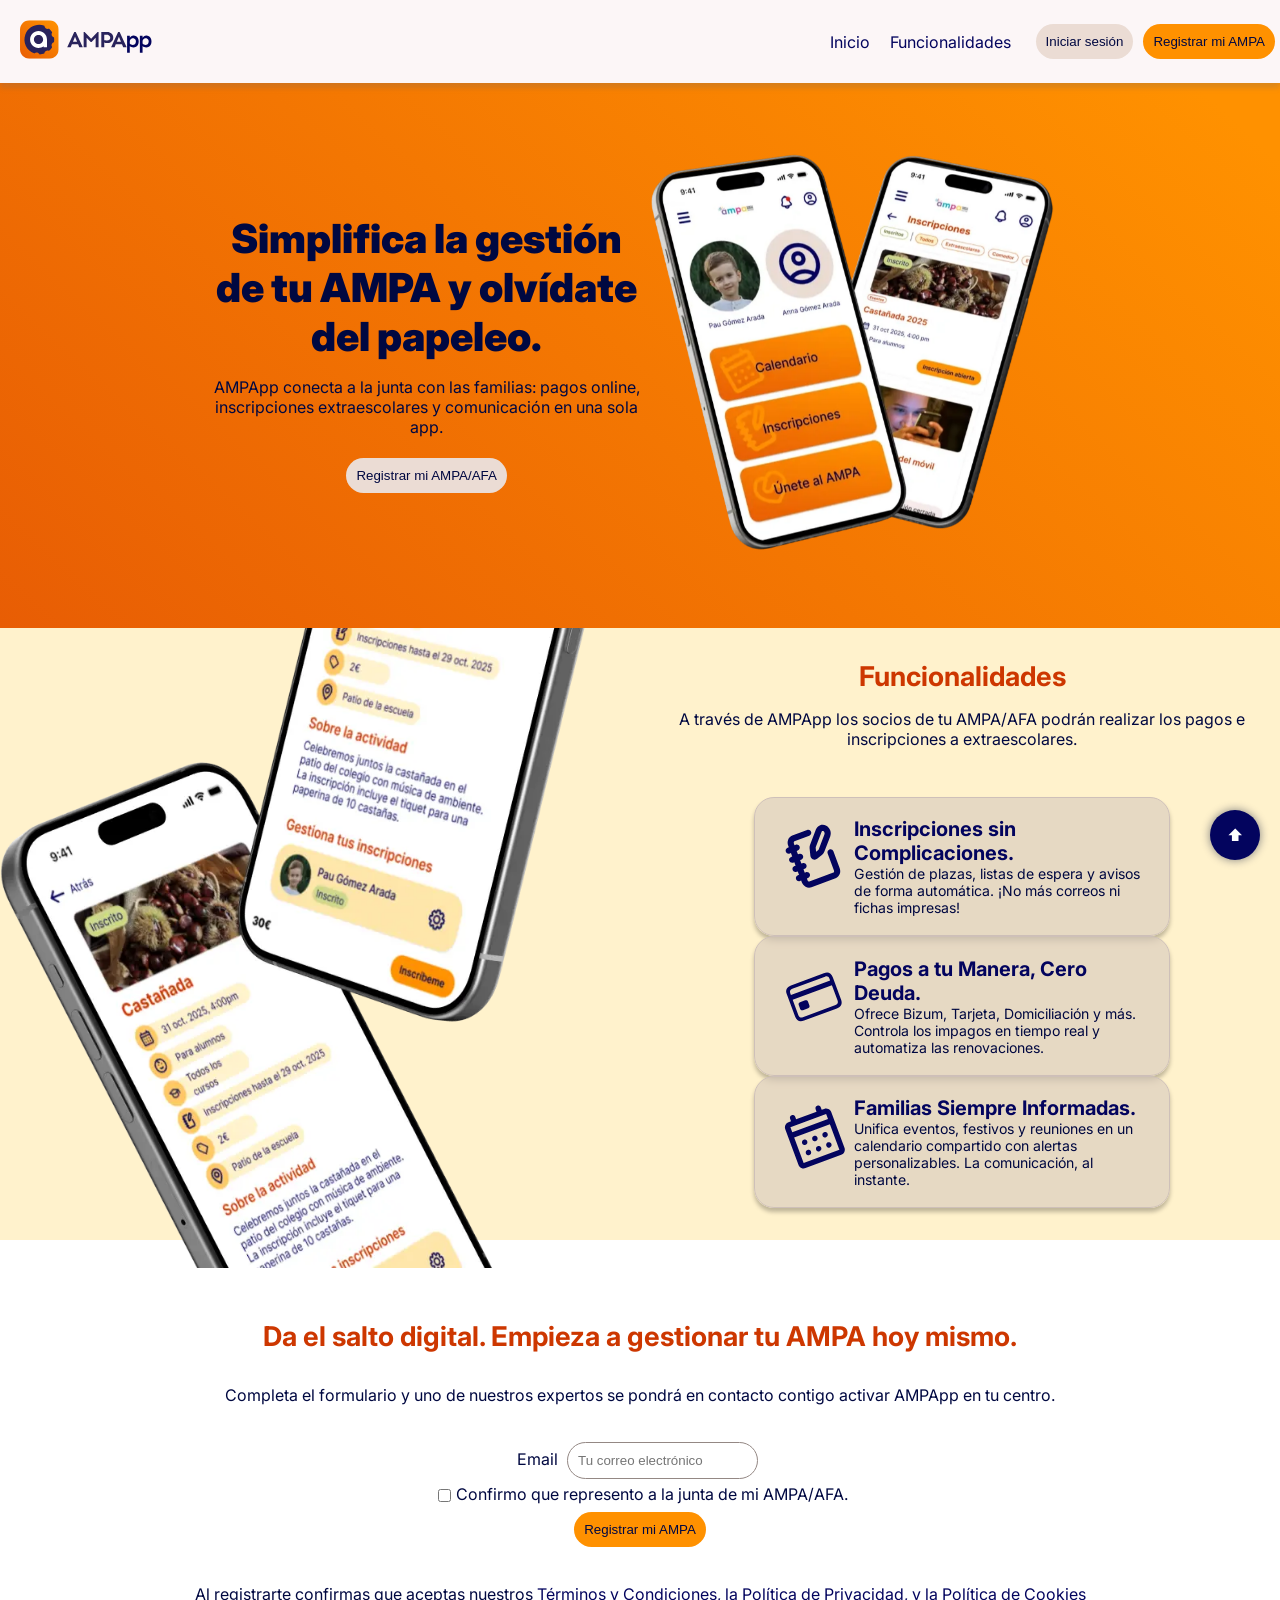
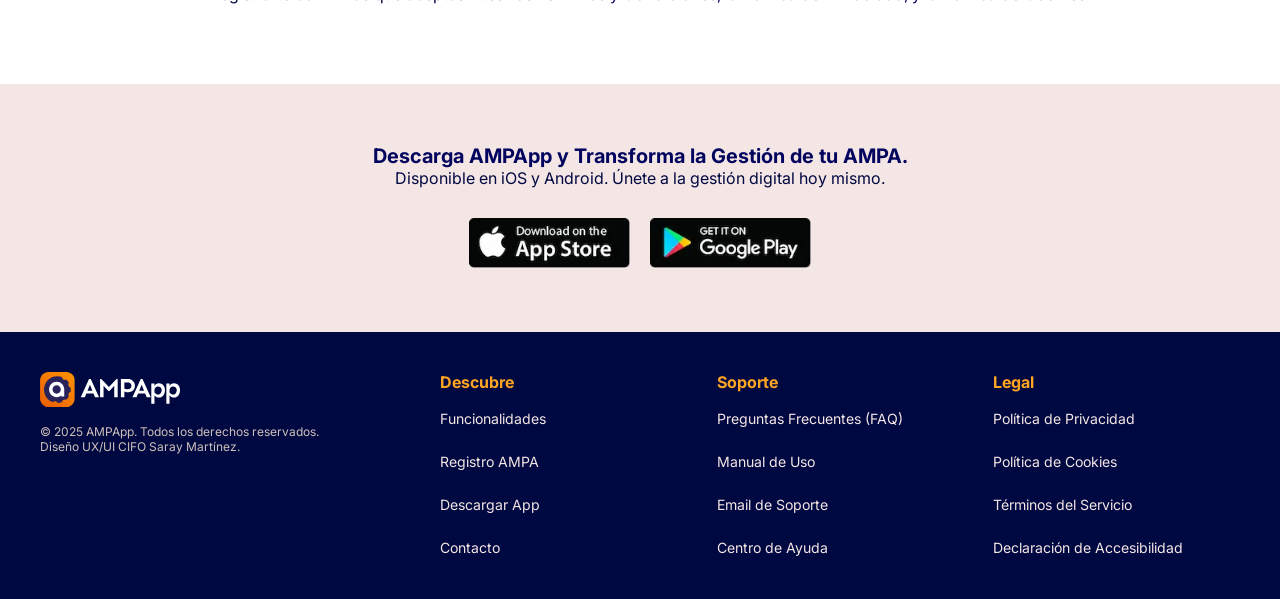
==== index.html @ 09c7ce36 "fetchpriority="high"" ====
<!DOCTYPE html>
<html lang="es">
<head>
    <meta charset="UTF-8">
    <meta name="viewport" content="width=device-width, initial-scale=1.0">
    <title>AMPApp - Aplicación de gestión de AMPA y AFA</title>
    <meta name="description" content="AMPApp es la Aplicación móvil para la gestión de AMPA y AFA">

    <link rel="preload" href="fonts/Inter-VariableFont_opsz_wght.woff2" as="font" type="font/woff2" crossorigin="anonymous">

    <link rel="preload" href="css/style.min.css" as="style">

    <link rel="stylesheet" href="css/style.min.css">

    <link rel="icon" type="image/x-icon" href="/favicon_io/favicon.ico">
    <link rel="icon" type="image/png" href="/favicon_io/favicon-32x32.png" sizes="32x32">
    <link rel="apple-touch-icon" href="/favicon_io/apple-touch-icon.png">
</head>
<body id="top">
    <div id="container">
        <div id="cabecera" class="topNavigation">
        <header class="marca">
            <img src="img/marca.svg" alt="Logotipo AMPAapp">  
        </header>
        <nav class="navegacion" aria-label="Navegación superior">
            <ul>
                <li><a href="#top">Inicio</a></li>
                <li><a href="#funcionalidades">Funcionalidades</a></li>
            </ul>
            <div class="botones">
                <a href="#container" ><button class="button" tabindex="-1">Iniciar sesión</button></a> 
                <a href="#registro"><button class="button primary" tabindex="-1">Registrar mi AMPA</button></a>
            </div>
        </nav>
        </div>
        <main>
            <section id="hero" class="layout">
                <div class="texto entryLeftAnim">
                <h1>Simplifica la gestión de tu AMPA y olvídate del papeleo.</h1>
                <p>AMPApp conecta a la junta con las familias: pagos online, inscripciones extraescolares y comunicación en una sola app.</p>
                 <a href="#registro"><button class="cta" tabindex="-1">Registrar mi AMPA/AFA</button></a>
                </div>
                <div class="imagen entryRightAnim">
                    <picture>
                    <source srcset="img/mockup-phone.webp" media="(min-width: 1200px)">
                    <source srcset="img/mockup-phone-movil.webp" media="(min-width: 800px)"> 
                    <img src="img/mockup-phone-movil.webp" alt="Capturas de pantalla de la App" loading="lazy" fetchpriority="high">
                    </picture>
</div>
            </section>

            <section id="funcionalidades">
                <div class="funcionalidades">
                    <picture>
                    <source srcset="img/mockup-inscripciones.webp" media="(min-width: 1200px)">
                    <source srcset="img/mockup-inscripciones-movil.webp" media="(min-width: 800px)"> 
                     <img class="img entryLeftAnim" src="img/mockup-inscripciones-movil.webp" alt="Mockup de la pantalla de inscripción en un móvil" loading=”lazy” fetchpriority="high">
                    </picture>
   

    <div class="tit entryAlphaAnim">
        <h2>Funcionalidades</h2>
        <p>A través de AMPApp los socios de tu AMPA/AFA podrán realizar los pagos e inscripciones a extraescolares.</p>
    </div>
    
    <ul class="cards entryRightAnim" aria-label="Listado de funcionalidades">
        <li class="card entryCard01Anim"><img src="img/icn_inscripcion.svg" alt="icono inscripcion" loading=”lazy”><div><h3>Inscripciones sin Complicaciones.</h3><p>Gestión de plazas, listas de espera y avisos de forma automática. ¡No más correos ni fichas impresas!</p></div></li>

        <li class="card card2"><img src="img/icn_tarjeta-credito.svg" alt="Icono tarjeta de credito" loading=”lazy”><div><h3>Pagos a tu Manera, Cero Deuda.</h3><p>Ofrece Bizum, Tarjeta, Domiciliación y más. Controla los impagos en tiempo real y automatiza las renovaciones.</p></div></li>

        <li class="card entryCard03Anim"><img src="img/icn_calendario.svg" alt="icono calendario" loading=”lazy”><div><h3>Familias Siempre Informadas.</h3><p>Unifica eventos, festivos y reuniones en un calendario compartido con alertas personalizables. La comunicación, al instante.</p></div></li>
    </ul>
    </div>
            </section>

            <section class="entryAlphaAnim" id="registro">
                <h2>Da el salto digital. Empieza a gestionar tu AMPA hoy mismo.</h2>
                <p>Completa el formulario y uno de nuestros expertos se pondrá en contacto contigo activar AMPApp en tu centro.</p>

                <form action="#" method="post">
                    <label for="correo">Email</label>
                    <input type="email" name="correo" id="correo" placeholder="Tu correo electrónico" autocomplete="email" required>
                    <div class="checkboxLabel">
                    <label for="miembroAmpa">Confirmo que represento a la junta de mi AMPA/AFA.</label>
                    <input type="checkbox" name="mienbroAmpa" id="miembroAmpa" required> </div>
                    <button type="submit" class="primary">Registrar mi AMPA</button>
                </form>
                <p>Al registrarte confirmas que aceptas nuestros <a href="politica.html">Términos y Condiciones, la Política de Privacidad, y la Política de Cookies</a></p>
            </section>
            <section id="descarga-final" class="cta-download">
    <div class="container">
        <h3 class="entryLeftAnim">Descarga AMPApp y Transforma la Gestión de tu AMPA.</h3>
        
        <p class="entryLeftAnim">Disponible en iOS y Android. Únete a la gestión digital hoy mismo.</p>
        
        <div class="store-buttons entryRightAnim">
            <a href="[ENLACE_A_APP_STORE]" target="_blank" class="store-link">
                <img src="img/appstore.webp" alt="Descargar en la App Store" loading=”lazy”>
            </a>
            <a href="[ENLACE_A_GOOGLE_PLAY]" target="_blank" class="store-link">
                <img src="img/google-play.webp" alt="Descargar en Google Play" loading=”lazy”>
            </a>
        </div>
    </div>
</section>
        </main>
        <footer role="contentinfo">
    <div class="footer-container">
        
        <div class="footer-brand">
            <a href="#top" title="Volver al inicio - AMPApp">
                <img src="img/marca-bl.svg" alt="Logotipo de AMPApp">
            </a>
            
            <p class="copyright">
                &copy; 2025 AMPApp. Todos los derechos reservados.<br>
                Diseño UX/UI CIFO Saray Martínez.
            </p>
        </div>

        <nav class="footer-nav-col" aria-label="Navegación del sitio">
            <h3>Descubre</h3>
            <ul>
                <li><a href="#funcionalidades">Funcionalidades</a></li>
                <li><a href="#registro">Registro AMPA</a></li>
                <li><a href="#descarga-final">Descargar App</a></li>
                <li><a href="[ENLACE_A_CONTACTO]">Contacto</a></li>
            </ul>
        </nav>

        <nav class="footer-nav-col" aria-label="Enlaces de Ayuda y Servicio">
            <h3>Soporte</h3>
            <ul>
                <li><a href="/faq">Preguntas Frecuentes (FAQ)</a></li>
                <li><a href="/manual">Manual de Uso</a></li>
                <li><a href="mailto:soporte@ampapp.com">Email de Soporte</a></li>
                <li><a href="/centro-ayuda">Centro de Ayuda</a></li>
            </ul>
        </nav>

        <nav class="footer-nav-col" aria-label="Enlaces Legales">
            <h3>Legal</h3>
            <ul>
                <li><a href="/politica-privacidad.html">Política de Privacidad</a></li>
                <li><a href="/politica-cookies.html">Política de Cookies</a></li>
                <li><a href="/terminos">Términos del Servicio</a></li>
                <li><a href="/accesibilidad">Declaración de Accesibilidad</a></li>
            </ul>
        </nav>

    </div>
</footer>
    </div>
    <a href="#top" id="fav" aria-label="Subir al inicio de la página">⬆</a>
</body>
</html>
---- css/style.min.css ----
@charset "UTF-8";@font-face{font-family:"Inter";font-display:swap;src:url(../fonts/Inter-VariableFont_opsz_wght.woff2)}@font-face{font-family:"Inter Italic";font-display:swap;src:url(../fonts/Inter-Italic-VariableFont_opsz_wght.woff)}:root{--primary-00:#ff9100;--secondary-00:#03045e;--primary-dark-10:#e85d04;--primary-dark-20:#cd3700;--primary-dark-30:#b40500;--primary-dark-40:#9c0000;--primary-light-10:#ffa522;--primary-light-20:#ffb844;--primary-light-30:#ffc966;--primary-light-40:#ffd988;--primary-light-50:#ffe6aa;--primary-light-60:#fff2cc;--secondary-dark-10:#000841;--secondary-dark-20:#00071c;--secondary-light-10:#213280;--secondary-light-20:#42679e;--secondary-light-30:#639eb9;--neutral-00:#ebdcd4;--neutral-light-10:#eedfd9;--neutral-light-20:#f1e2df;--neutral-light-30:#f4e6e5;--neutral-light-40:#f6eaea;--neutral-light-50:#f9f0f1;--neutral-light-60:#fcf6f7;--neutral-dark-10:#cec0b9;--neutral-dark-20:#b1a49e;--neutral-dark-30:#948884;--neutral-dark-40:#766c69;--success-00:#94a620;--error-00:#e11710;--info-00:#0096c7;--warning-00:#fcd846;--success-light-10:#ced989;--success-dark-10:#4d580b;--error-dark-10:#780501;--error-light-10:#fa8180;--warning-light-10:#ffedae;--warning-dark-10:#b38700;--neutral-dark-50:#4c4645;--typography---inter---h1:2.5rem;--typography---inter---h2:1.7rem;--typography---inter---h3:1rem;--typography---inter---h3:1rem;--typography---inter---body-1:1rem;--typography---inter---body-2:0.88rem;--typography---inter---label:0.88rem;--typography---inter---caption:0.75rem;--typography---inter--italic---h1:2rem;--typography---inter--italic---h2:1.5rem;--typography---inter--italic---h3:1.25rem;--typography---inter--italic---body-1:1rem;--typography---inter--italic---body-2:0.88rem;--typography---inter--italic---label:0.88rem;--typography---inter--italic---caption:0.75rem;--soft:0px 2px 2px rgba(118, 108, 105, 0.15);--medium:0px 3px 3px rgba(118, 108, 105, 0.25);--strong:0px 5px 5px rgba(118, 108, 105, 0.25);--soft-secondary:0px 2px 2px rgba(0, 0, 0, 0.25);--medium-secondary:0px 3px 3px rgba(0, 0, 0, 0.25);--dark-secondary:0px 5px 5px rgba(0, 0, 0, 0.25);--degradado:linear-gradient(222deg, #FF9100 4.58%, #E85D04 100%);--degradado-secondary:var(--gradientSoft, linear-gradient(124deg, var(--neutral-light-60, #FCF6F7) 40.15%, var(--neutral-00, #EBDCD4) 72.19%, var(--neutral-light-30, #F4E6E5) 72.19%, var(--neutral-00, #EBDCD4) 90.64%));--neutral--transparent:oklch(0.8174 0.0186 48.48 / 50%);--altura-nav:83px}@layer defaults{*{margin:0;padding:0;box-sizing:border-box}html{scroll-behavior:smooth}body{font-family:"Inter";color:var(--secondary-dark-10)}h1{font-size:var(--typography---inter---h1);font-weight:900}h2{color:var(--primary-dark-20);font-size:var(--typography---inter---h2);font-weight:700}h3{font-size:var(--typography---inter--italic---h3);color:var(--secondary-00);font-weight:700}a:link,a:visited{text-decoration:none;color:var(--secondary-00)}a:hover{color:var(--primary-dark-10)}.checkboxLabel{display:flex;flex-direction:row-reverse}section[id]{scroll-margin-top:var(--altura-nav)}}@layer components{button{@layer elements{border-radius:20px;border:0;padding:10px;margin:5px;cursor:pointer;background-color:var(--neutral-00);color:var(--secondary-dark-10)}@layer states{&:where(:hover,:focus-visible){background-color:var(--primary-light-20)}}}input{@layer elements{border-radius:20px;border:1px solid var(--neutral-dark-30);padding:10px;margin:5px}@layer states{&:where(:hover,:focus-visible){border:1px solid var(--primary-dark-10)}}}}#container{background-color:#fff}.topNavigation{position:sticky;top:0;right:0;background-color:var(--neutral-light-60);width:100%;display:grid;grid:"marca" 1fr "navegacion" 1fr / 1fr;gap:8px;box-shadow:var(--strong)}.marca{grid-area:marca}.navegacion{grid-area:navegacion}.marca img{width:100%;object-fit:contain;align-content:center}#cabecera{z-index:99}#cabecera header{width:100%;height:100%;padding:20px}#cabecera nav{display:flex;flex-direction:column;justify-content:space-around;align-items:center;height:100%;gap:20px;font-size:var(--typography---inter--italic---body-1)}nav ul{display:flex;flex-direction:row;justify-content:space-between;list-style:none;gap:20px}button.primary{background:var(--primary-00)}button.primary:hover{background:var(--primary-light-20)}.botones{display:flex}#hero{background:var(--degradado);width:100%}div.imagen img{width:100%;height:450px;object-fit:contain}#hero .texto{background:none}#hero .texto img{width:150px}#hero .texto img:hover{filter:invert()}.layout{display:grid;grid-template-columns:repeat(12,1fr);grid-template-rows:repeat(12,1fr)}.texto{display:flex;flex-direction:column;align-items:center;justify-content:center;text-align:center;gap:1rem;grid-row:2 / 6;grid-column:2 / 12}.imagen{grid-row:6 / 12;grid-column:2 / 12}#funcionalidades{background-color:var(--primary-light-60)}.funcionalidades{width:100%;display:grid;grid:"img" 1fr "tit" 129px "cards" 1fr;gap:8px}.img{width:100%;height:auto;grid-area:img}.tit{width:100%;height:100%;grid-area:tit}.cards{width:100%;height:100%;grid-area:cards;padding:2rem;align-items:center;justify-content:center}.funcionalidades div.tit h2{padding:2rem 2rem .5rem 2rem;text-align:center}.funcionalidades div.tit p{padding:.5rem 2rem 1rem 2rem;text-align:center}.card{display:inline-flex;width:19rem;padding:1.2rem;align-items:flex-start;margin:auto;font-size:var(--typography---inter---body-2);border-radius:1.25rem;border:1px solid var(--neutral-dark-10);background:var(--neutral--transparent);box-shadow:0 4px 4px 0 rgb(0 0 0 / .25);backdrop-filter:blur(3px)}.card img{width:5rem}.card1{transform:rotate(-10deg)}.card3{transform:rotate(10deg)}#registro{display:flex;flex-direction:column;justify-content:center;align-items:center;gap:8px;text-align:center;padding:5rem}#fav{position:fixed;bottom:40px;right:20px;display:flex;align-items:center;justify-content:center;background-color:var(--secondary-00);width:50px;height:50px;border-radius:50%;text-decoration:none;box-shadow:0 0 10px grey;color:#fff}#fav:hover{color:#fff;background-color:var(--secondary-light-20)}#fav:active{color:#fff;background-color:var(--primary-light-20)}#registro{display:flex;flex-direction:column;gap:2rem}.cta-download{background-color:var(--neutral-light-30);padding:60px 20px;text-align:center}.store-buttons{display:flex;justify-content:center;gap:20px;margin-top:30px}.store-link img{height:50px;width:auto;transition:transform 0.2s}.store-link img:hover{transform:translateY(-3px);opacity:.9}footer{background-color:var(--secondary-dark-10);color:var(--neutral-light-60);padding:40px 20px}.footer-container{max-width:1200px;margin:0 auto;display:grid;gap:30px;grid-template-columns:1fr}footer h3{color:var(--primary-light-10);font-size:var(--typography---inter---body-1);font-weight:700;margin-bottom:15px}.footer-brand img{max-width:150px;margin-bottom:10px}.copyright{font-size:var(--typography---inter---caption);color:var(--neutral-dark-10)}.footer-nav-col ul{display:flex;flex-direction:column;list-style:none;padding:0}.footer-nav-col a:link,.footer-nav-col a:visited{color:var(--neutral-light-30);text-decoration:none;font-size:var(--typography---inter---body-2);display:block;padding:3px 0}.footer-nav-col a:hover{color:var(--primary-light-20)}@keyframes entryAlpha{from{opacity:0}to{opacity:1}}.entryAlphaAnim{view-timeline-name:--entryAnim;view-timeline-axis:block;animation-timeline:--entryAnim;animation-name:entryAlpha;animation-range:entry 25% cover 70%;animation-fill-mode:both}@keyframes entryLeft{from{transform:translateX(-200%)}to{transform:translateX(0)}}.entryLeftAnim{view-timeline-name:--entryAnim;view-timeline-axis:block;animation-timeline:--entryAnim;animation-name:entryLeft;animation-range:entry 0% cover 20%;animation-fill-mode:both}@keyframes entryRight{from{transform:translateX(300%)}to{transform:translateX(0)}}.entryRightAnim{view-timeline-name:--entryAnim;view-timeline-axis:block;animation-timeline:--entryAnim;animation-name:entryRight;animation-range:entry 0% cover 20%;animation-fill-mode:both}@keyframes entryCard01{from{transform:rotate(0deg);margin-bottom:2rem}to{transform:rotate(-10deg);margin-bottom:0}}.entryCard01Anim{animation-name:entryCard01;animation-timeline:--entryAnim;animation-range:entry 30% cover 80%;animation-fill-mode:both}@keyframes entryCard03{from{transform:rotate(0deg);margin-top:2rem}to{transform:rotate(10deg);margin-top:0}}.entryCard03Anim{animation-name:entryCard03;animation-timeline:--entryAnim;animation-range:entry 30% cover 80%;animation-fill-mode:both}#hero .entryRightAnim{view-timeline-name:unset;view-timeline-axis:unset;animation-timeline:unset;animation-name:entryRight;animation-duration:1.5s;animation-timing-function:ease-in-out;animation-fill-mode:both}#hero .entryLeftAnim{view-timeline-name:unset;view-timeline-axis:unset;animation-timeline:unset;animation-name:entryLeft;animation-duration:1.5s;animation-timing-function:ease-in-out;animation-fill-mode:both}@media (max-width:600px){.store-buttons{flex-direction:column;align-items:center}}@media (min-width:640px){.topNavigation{grid:"marca navegacion" 1fr / 172px 1fr;gap:8px}#cabecera nav{flex-direction:row;justify-content:flex-end}nav ul{flex-direction:row}.texto{grid-row:2 / 12;grid-column:2 / 6}.imagen{grid-row:2 / 12;grid-column:7 / 11}}@media (min-width:768px){.texto{grid-row:2 / 12;grid-column:2 / 6}.imagen{grid-row:2 / 12;grid-column:6 / 12}nav ul{flex-direction:row}.funcionalidades{width:100%;margin:0 auto;display:grid;grid:"img tit" 129px "img cards" 1fr / 1fr 1fr}.img{grid-area:img}.tit{grid-area:tit}.cards{grid-area:cards;display:flex;flex-direction:column;width:25rem;margin:auto;height:auto;padding:2rem;align-items:center;justify-content:center}.funcionalidades .img{width:auto;max-height:40rem;margin:auto}.footer-container{grid-template-columns:1.5fr repeat(3,1fr);text-align:left}}@media (min-width:1024px){.texto{grid-row:2 / 12;grid-column:3 / 7}.imagen{grid-row:2 / 12;grid-column:7 / 11}nav ul{flex-direction:row}.cards{width:30rem}}@media (min-width:1440px){.funcionalidades{max-width:1440px;margin:0 auto;display:grid;grid:"img tit" 129px "img cards" 1fr / 1fr 1fr}.img{grid-area:img}.tit{grid-area:tit}.cards{grid-area:cards;width:30rem;margin:auto;height:auto;padding:2rem;align-items:center;justify-content:center}#funcionalidades .entryRightAnim{view-timeline-name:unset;view-timeline-axis:unset;animation-timeline:unset;animation-name:entryRight;animation-delay:1s;animation-duration:1.5s;animation-timing-function:ease-in-out;animation-fill-mode:both}#funcionalidades .entryLeftAnim{view-timeline-name:unset;view-timeline-axis:unset;animation-timeline:unset;animation-name:entryLeft;animation-delay:1s;animation-duration:1.5s;animation-timing-function:ease-in-out;animation-fill-mode:both}.entryCard03Anim{animation-name:entryCard03;animation-timeline:unset;animation-delay:1s;animation-duration:1.5s;animation-timing-function:ease-in-out;animation-fill-mode:both}.entryCard01Anim{animation-name:entryCard01;animation-timeline:unset;animation-delay:1s;animation-duration:1.5s;animation-timing-function:ease-in-out;animation-fill-mode:both}}.card{width:100%}
---- css/style.min.css ----
@charset "UTF-8";@font-face{font-family:"Inter";font-display:swap;src:url(../fonts/Inter-VariableFont_opsz_wght.woff2)}@font-face{font-family:"Inter Italic";font-display:swap;src:url(../fonts/Inter-Italic-VariableFont_opsz_wght.woff)}:root{--primary-00:#ff9100;--secondary-00:#03045e;--primary-dark-10:#e85d04;--primary-dark-20:#cd3700;--primary-dark-30:#b40500;--primary-dark-40:#9c0000;--primary-light-10:#ffa522;--primary-light-20:#ffb844;--primary-light-30:#ffc966;--primary-light-40:#ffd988;--primary-light-50:#ffe6aa;--primary-light-60:#fff2cc;--secondary-dark-10:#000841;--secondary-dark-20:#00071c;--secondary-light-10:#213280;--secondary-light-20:#42679e;--secondary-light-30:#639eb9;--neutral-00:#ebdcd4;--neutral-light-10:#eedfd9;--neutral-light-20:#f1e2df;--neutral-light-30:#f4e6e5;--neutral-light-40:#f6eaea;--neutral-light-50:#f9f0f1;--neutral-light-60:#fcf6f7;--neutral-dark-10:#cec0b9;--neutral-dark-20:#b1a49e;--neutral-dark-30:#948884;--neutral-dark-40:#766c69;--success-00:#94a620;--error-00:#e11710;--info-00:#0096c7;--warning-00:#fcd846;--success-light-10:#ced989;--success-dark-10:#4d580b;--error-dark-10:#780501;--error-light-10:#fa8180;--warning-light-10:#ffedae;--warning-dark-10:#b38700;--neutral-dark-50:#4c4645;--typography---inter---h1:2.5rem;--typography---inter---h2:1.7rem;--typography---inter---h3:1rem;--typography---inter---h3:1rem;--typography---inter---body-1:1rem;--typography---inter---body-2:0.88rem;--typography---inter---label:0.88rem;--typography---inter---caption:0.75rem;--typography---inter--italic---h1:2rem;--typography---inter--italic---h2:1.5rem;--typography---inter--italic---h3:1.25rem;--typography---inter--italic---body-1:1rem;--typography---inter--italic---body-2:0.88rem;--typography---inter--italic---label:0.88rem;--typography---inter--italic---caption:0.75rem;--soft:0px 2px 2px rgba(118, 108, 105, 0.15);--medium:0px 3px 3px rgba(118, 108, 105, 0.25);--strong:0px 5px 5px rgba(118, 108, 105, 0.25);--soft-secondary:0px 2px 2px rgba(0, 0, 0, 0.25);--medium-secondary:0px 3px 3px rgba(0, 0, 0, 0.25);--dark-secondary:0px 5px 5px rgba(0, 0, 0, 0.25);--degradado:linear-gradient(222deg, #FF9100 4.58%, #E85D04 100%);--degradado-secondary:var(--gradientSoft, linear-gradient(124deg, var(--neutral-light-60, #FCF6F7) 40.15%, var(--neutral-00, #EBDCD4) 72.19%, var(--neutral-light-30, #F4E6E5) 72.19%, var(--neutral-00, #EBDCD4) 90.64%));--neutral--transparent:oklch(0.8174 0.0186 48.48 / 50%);--altura-nav:83px}@layer defaults{*{margin:0;padding:0;box-sizing:border-box}html{scroll-behavior:smooth}body{font-family:"Inter";color:var(--secondary-dark-10)}h1{font-size:var(--typography---inter---h1);font-weight:900}h2{color:var(--primary-dark-20);font-size:var(--typography---inter---h2);font-weight:700}h3{font-size:var(--typography---inter--italic---h3);color:var(--secondary-00);font-weight:700}a:link,a:visited{text-decoration:none;color:var(--secondary-00)}a:hover{color:var(--primary-dark-10)}.checkboxLabel{display:flex;flex-direction:row-reverse}section[id]{scroll-margin-top:var(--altura-nav)}}@layer components{button{@layer elements{border-radius:20px;border:0;padding:10px;margin:5px;cursor:pointer;background-color:var(--neutral-00);color:var(--secondary-dark-10)}@layer states{&:where(:hover,:focus-visible){background-color:var(--primary-light-20)}}}input{@layer elements{border-radius:20px;border:1px solid var(--neutral-dark-30);padding:10px;margin:5px}@layer states{&:where(:hover,:focus-visible){border:1px solid var(--primary-dark-10)}}}}#container{background-color:#fff}.topNavigation{position:sticky;top:0;right:0;background-color:var(--neutral-light-60);width:100%;display:grid;grid:"marca" 1fr "navegacion" 1fr / 1fr;gap:8px;box-shadow:var(--strong)}.marca{grid-area:marca}.navegacion{grid-area:navegacion}.marca img{width:100%;object-fit:contain;align-content:center}#cabecera{z-index:99}#cabecera header{width:100%;height:100%;padding:20px}#cabecera nav{display:flex;flex-direction:column;justify-content:space-around;align-items:center;height:100%;gap:20px;font-size:var(--typography---inter--italic---body-1)}nav ul{display:flex;flex-direction:row;justify-content:space-between;list-style:none;gap:20px}button.primary{background:var(--primary-00)}button.primary:hover{background:var(--primary-light-20)}.botones{display:flex}#hero{background:var(--degradado);width:100%}div.imagen img{width:100%;height:450px;object-fit:contain}#hero .texto{background:none}#hero .texto img{width:150px}#hero .texto img:hover{filter:invert()}.layout{display:grid;grid-template-columns:repeat(12,1fr);grid-template-rows:repeat(12,1fr)}.texto{display:flex;flex-direction:column;align-items:center;justify-content:center;text-align:center;gap:1rem;grid-row:2 / 6;grid-column:2 / 12}.imagen{grid-row:6 / 12;grid-column:2 / 12}#funcionalidades{background-color:var(--primary-light-60)}.funcionalidades{width:100%;display:grid;grid:"img" 1fr "tit" 129px "cards" 1fr;gap:8px}.img{width:100%;height:auto;grid-area:img}.tit{width:100%;height:100%;grid-area:tit}.cards{width:100%;height:100%;grid-area:cards;padding:2rem;align-items:center;justify-content:center}.funcionalidades div.tit h2{padding:2rem 2rem .5rem 2rem;text-align:center}.funcionalidades div.tit p{padding:.5rem 2rem 1rem 2rem;text-align:center}.card{display:inline-flex;width:19rem;padding:1.2rem;align-items:flex-start;margin:auto;font-size:var(--typography---inter---body-2);border-radius:1.25rem;border:1px solid var(--neutral-dark-10);background:var(--neutral--transparent);box-shadow:0 4px 4px 0 rgb(0 0 0 / .25);backdrop-filter:blur(3px)}.card img{width:5rem}.card1{transform:rotate(-10deg)}.card3{transform:rotate(10deg)}#registro{display:flex;flex-direction:column;justify-content:center;align-items:center;gap:8px;text-align:center;padding:5rem}#fav{position:fixed;bottom:40px;right:20px;display:flex;align-items:center;justify-content:center;background-color:var(--secondary-00);width:50px;height:50px;border-radius:50%;text-decoration:none;box-shadow:0 0 10px grey;color:#fff}#fav:hover{color:#fff;background-color:var(--secondary-light-20)}#fav:active{color:#fff;background-color:var(--primary-light-20)}#registro{display:flex;flex-direction:column;gap:2rem}.cta-download{background-color:var(--neutral-light-30);padding:60px 20px;text-align:center}.store-buttons{display:flex;justify-content:center;gap:20px;margin-top:30px}.store-link img{height:50px;width:auto;transition:transform 0.2s}.store-link img:hover{transform:translateY(-3px);opacity:.9}footer{background-color:var(--secondary-dark-10);color:var(--neutral-light-60);padding:40px 20px}.footer-container{max-width:1200px;margin:0 auto;display:grid;gap:30px;grid-template-columns:1fr}footer h3{color:var(--primary-light-10);font-size:var(--typography---inter---body-1);font-weight:700;margin-bottom:15px}.footer-brand img{max-width:150px;margin-bottom:10px}.copyright{font-size:var(--typography---inter---caption);color:var(--neutral-dark-10)}.footer-nav-col ul{display:flex;flex-direction:column;list-style:none;padding:0}.footer-nav-col a:link,.footer-nav-col a:visited{color:var(--neutral-light-30);text-decoration:none;font-size:var(--typography---inter---body-2);display:block;padding:3px 0}.footer-nav-col a:hover{color:var(--primary-light-20)}@keyframes entryAlpha{from{opacity:0}to{opacity:1}}.entryAlphaAnim{view-timeline-name:--entryAnim;view-timeline-axis:block;animation-timeline:--entryAnim;animation-name:entryAlpha;animation-range:entry 25% cover 70%;animation-fill-mode:both}@keyframes entryLeft{from{transform:translateX(-200%)}to{transform:translateX(0)}}.entryLeftAnim{view-timeline-name:--entryAnim;view-timeline-axis:block;animation-timeline:--entryAnim;animation-name:entryLeft;animation-range:entry 0% cover 20%;animation-fill-mode:both}@keyframes entryRight{from{transform:translateX(300%)}to{transform:translateX(0)}}.entryRightAnim{view-timeline-name:--entryAnim;view-timeline-axis:block;animation-timeline:--entryAnim;animation-name:entryRight;animation-range:entry 0% cover 20%;animation-fill-mode:both}@keyframes entryCard01{from{transform:rotate(0deg);margin-bottom:2rem}to{transform:rotate(-10deg);margin-bottom:0}}.entryCard01Anim{animation-name:entryCard01;animation-timeline:--entryAnim;animation-range:entry 30% cover 80%;animation-fill-mode:both}@keyframes entryCard03{from{transform:rotate(0deg);margin-top:2rem}to{transform:rotate(10deg);margin-top:0}}.entryCard03Anim{animation-name:entryCard03;animation-timeline:--entryAnim;animation-range:entry 30% cover 80%;animation-fill-mode:both}#hero .entryRightAnim{view-timeline-name:unset;view-timeline-axis:unset;animation-timeline:unset;animation-name:entryRight;animation-duration:1.5s;animation-timing-function:ease-in-out;animation-fill-mode:both}#hero .entryLeftAnim{view-timeline-name:unset;view-timeline-axis:unset;animation-timeline:unset;animation-name:entryLeft;animation-duration:1.5s;animation-timing-function:ease-in-out;animation-fill-mode:both}@media (max-width:600px){.store-buttons{flex-direction:column;align-items:center}}@media (min-width:640px){.topNavigation{grid:"marca navegacion" 1fr / 172px 1fr;gap:8px}#cabecera nav{flex-direction:row;justify-content:flex-end}nav ul{flex-direction:row}.texto{grid-row:2 / 12;grid-column:2 / 6}.imagen{grid-row:2 / 12;grid-column:7 / 11}}@media (min-width:768px){.texto{grid-row:2 / 12;grid-column:2 / 6}.imagen{grid-row:2 / 12;grid-column:6 / 12}nav ul{flex-direction:row}.funcionalidades{width:100%;margin:0 auto;display:grid;grid:"img tit" 129px "img cards" 1fr / 1fr 1fr}.img{grid-area:img}.tit{grid-area:tit}.cards{grid-area:cards;display:flex;flex-direction:column;width:25rem;margin:auto;height:auto;padding:2rem;align-items:center;justify-content:center}.funcionalidades .img{width:auto;max-height:40rem;margin:auto}.footer-container{grid-template-columns:1.5fr repeat(3,1fr);text-align:left}}@media (min-width:1024px){.texto{grid-row:2 / 12;grid-column:3 / 7}.imagen{grid-row:2 / 12;grid-column:7 / 11}nav ul{flex-direction:row}.cards{width:30rem}}@media (min-width:1440px){.funcionalidades{max-width:1440px;margin:0 auto;display:grid;grid:"img tit" 129px "img cards" 1fr / 1fr 1fr}.img{grid-area:img}.tit{grid-area:tit}.cards{grid-area:cards;width:30rem;margin:auto;height:auto;padding:2rem;align-items:center;justify-content:center}#funcionalidades .entryRightAnim{view-timeline-name:unset;view-timeline-axis:unset;animation-timeline:unset;animation-name:entryRight;animation-delay:1s;animation-duration:1.5s;animation-timing-function:ease-in-out;animation-fill-mode:both}#funcionalidades .entryLeftAnim{view-timeline-name:unset;view-timeline-axis:unset;animation-timeline:unset;animation-name:entryLeft;animation-delay:1s;animation-duration:1.5s;animation-timing-function:ease-in-out;animation-fill-mode:both}.entryCard03Anim{animation-name:entryCard03;animation-timeline:unset;animation-delay:1s;animation-duration:1.5s;animation-timing-function:ease-in-out;animation-fill-mode:both}.entryCard01Anim{animation-name:entryCard01;animation-timeline:unset;animation-delay:1s;animation-duration:1.5s;animation-timing-function:ease-in-out;animation-fill-mode:both}}.card{width:100%}
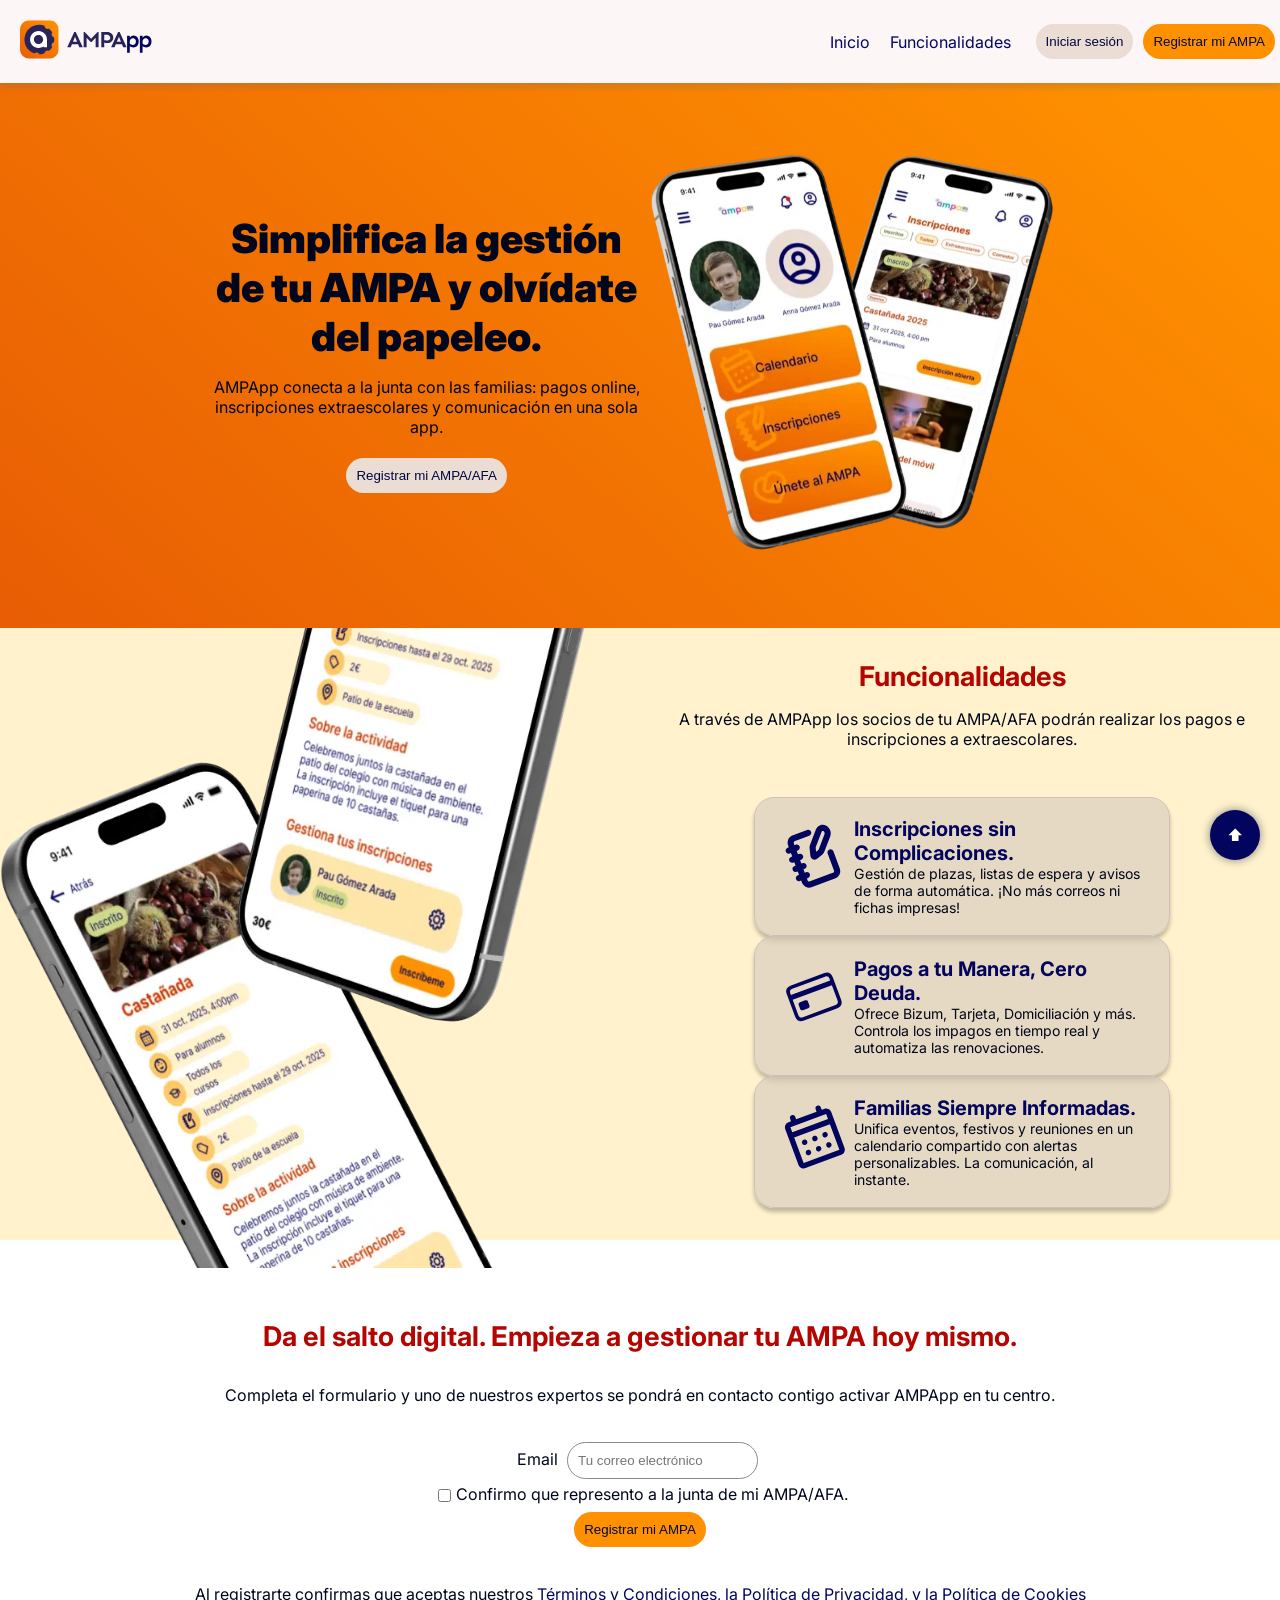
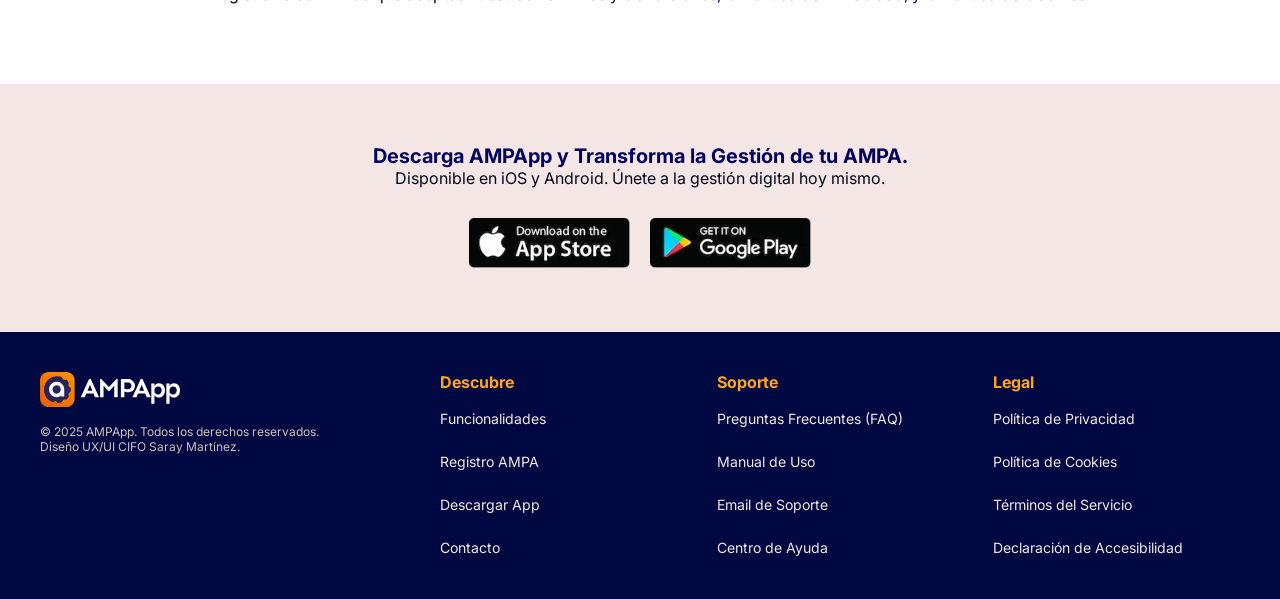
==== commit 7a4f5ada: "favicon" ====
--- a/index.html
+++ b/index.html
@@ -12,7 +12,7 @@
 
     <link rel="stylesheet" href="css/style.min.css">
 
-    <link rel="icon" type="image/x-icon" href="/favicon_io/favicon.ico">
+    <link rel="icon" type="image/x-icon" href="favicon.ico">
     <link rel="icon" type="image/png" href="/favicon_io/favicon-32x32.png" sizes="32x32">
     <link rel="apple-touch-icon" href="/favicon_io/apple-touch-icon.png">
 </head>
--- a/css/style.min.css
+++ b/css/style.min.css
@@ -1 +1 @@
-@charset "UTF-8";@font-face{font-family:"Inter";font-display:swap;src:url(../fonts/Inter-VariableFont_opsz_wght.woff2)}@font-face{font-family:"Inter Italic";font-display:swap;src:url(../fonts/Inter-Italic-VariableFont_opsz_wght.woff)}:root{--primary-00:#ff9100;--secondary-00:#03045e;--primary-dark-10:#e85d04;--primary-dark-20:#cd3700;--primary-dark-30:#b40500;--primary-dark-40:#9c0000;--primary-light-10:#ffa522;--primary-light-20:#ffb844;--primary-light-30:#ffc966;--primary-light-40:#ffd988;--primary-light-50:#ffe6aa;--primary-light-60:#fff2cc;--secondary-dark-10:#000841;--secondary-dark-20:#00071c;--secondary-light-10:#213280;--secondary-light-20:#42679e;--secondary-light-30:#639eb9;--neutral-00:#ebdcd4;--neutral-light-10:#eedfd9;--neutral-light-20:#f1e2df;--neutral-light-30:#f4e6e5;--neutral-light-40:#f6eaea;--neutral-light-50:#f9f0f1;--neutral-light-60:#fcf6f7;--neutral-dark-10:#cec0b9;--neutral-dark-20:#b1a49e;--neutral-dark-30:#948884;--neutral-dark-40:#766c69;--success-00:#94a620;--error-00:#e11710;--info-00:#0096c7;--warning-00:#fcd846;--success-light-10:#ced989;--success-dark-10:#4d580b;--error-dark-10:#780501;--error-light-10:#fa8180;--warning-light-10:#ffedae;--warning-dark-10:#b38700;--neutral-dark-50:#4c4645;--typography---inter---h1:2.5rem;--typography---inter---h2:1.7rem;--typography---inter---h3:1rem;--typography---inter---h3:1rem;--typography---inter---body-1:1rem;--typography---inter---body-2:0.88rem;--typography---inter---label:0.88rem;--typography---inter---caption:0.75rem;--typography---inter--italic---h1:2rem;--typography---inter--italic---h2:1.5rem;--typography---inter--italic---h3:1.25rem;--typography---inter--italic---body-1:1rem;--typography---inter--italic---body-2:0.88rem;--typography---inter--italic---label:0.88rem;--typography---inter--italic---caption:0.75rem;--soft:0px 2px 2px rgba(118, 108, 105, 0.15);--medium:0px 3px 3px rgba(118, 108, 105, 0.25);--strong:0px 5px 5px rgba(118, 108, 105, 0.25);--soft-secondary:0px 2px 2px rgba(0, 0, 0, 0.25);--medium-secondary:0px 3px 3px rgba(0, 0, 0, 0.25);--dark-secondary:0px 5px 5px rgba(0, 0, 0, 0.25);--degradado:linear-gradient(222deg, #FF9100 4.58%, #E85D04 100%);--degradado-secondary:var(--gradientSoft, linear-gradient(124deg, var(--neutral-light-60, #FCF6F7) 40.15%, var(--neutral-00, #EBDCD4) 72.19%, var(--neutral-light-30, #F4E6E5) 72.19%, var(--neutral-00, #EBDCD4) 90.64%));--neutral--transparent:oklch(0.8174 0.0186 48.48 / 50%);--altura-nav:83px}@layer defaults{*{margin:0;padding:0;box-sizing:border-box}html{scroll-behavior:smooth}body{font-family:"Inter";color:var(--secondary-dark-10)}h1{font-size:var(--typography---inter---h1);font-weight:900}h2{color:var(--primary-dark-20);font-size:var(--typography---inter---h2);font-weight:700}h3{font-size:var(--typography---inter--italic---h3);color:var(--secondary-00);font-weight:700}a:link,a:visited{text-decoration:none;color:var(--secondary-00)}a:hover{color:var(--primary-dark-10)}.checkboxLabel{display:flex;flex-direction:row-reverse}section[id]{scroll-margin-top:var(--altura-nav)}}@layer components{button{@layer elements{border-radius:20px;border:0;padding:10px;margin:5px;cursor:pointer;background-color:var(--neutral-00);color:var(--secondary-dark-10)}@layer states{&:where(:hover,:focus-visible){background-color:var(--primary-light-20)}}}input{@layer elements{border-radius:20px;border:1px solid var(--neutral-dark-30);padding:10px;margin:5px}@layer states{&:where(:hover,:focus-visible){border:1px solid var(--primary-dark-10)}}}}#container{background-color:#fff}.topNavigation{position:sticky;top:0;right:0;background-color:var(--neutral-light-60);width:100%;display:grid;grid:"marca" 1fr "navegacion" 1fr / 1fr;gap:8px;box-shadow:var(--strong)}.marca{grid-area:marca}.navegacion{grid-area:navegacion}.marca img{width:100%;object-fit:contain;align-content:center}#cabecera{z-index:99}#cabecera header{width:100%;height:100%;padding:20px}#cabecera nav{display:flex;flex-direction:column;justify-content:space-around;align-items:center;height:100%;gap:20px;font-size:var(--typography---inter--italic---body-1)}nav ul{display:flex;flex-direction:row;justify-content:space-between;list-style:none;gap:20px}button.primary{background:var(--primary-00)}button.primary:hover{background:var(--primary-light-20)}.botones{display:flex}#hero{background:var(--degradado);width:100%}div.imagen img{width:100%;height:450px;object-fit:contain}#hero .texto{background:none}#hero .texto img{width:150px}#hero .texto img:hover{filter:invert()}.layout{display:grid;grid-template-columns:repeat(12,1fr);grid-template-rows:repeat(12,1fr)}.texto{display:flex;flex-direction:column;align-items:center;justify-content:center;text-align:center;gap:1rem;grid-row:2 / 6;grid-column:2 / 12}.imagen{grid-row:6 / 12;grid-column:2 / 12}#funcionalidades{background-color:var(--primary-light-60)}.funcionalidades{width:100%;display:grid;grid:"img" 1fr "tit" 129px "cards" 1fr;gap:8px}.img{width:100%;height:auto;grid-area:img}.tit{width:100%;height:100%;grid-area:tit}.cards{width:100%;height:100%;grid-area:cards;padding:2rem;align-items:center;justify-content:center}.funcionalidades div.tit h2{padding:2rem 2rem .5rem 2rem;text-align:center}.funcionalidades div.tit p{padding:.5rem 2rem 1rem 2rem;text-align:center}.card{display:inline-flex;width:19rem;padding:1.2rem;align-items:flex-start;margin:auto;font-size:var(--typography---inter---body-2);border-radius:1.25rem;border:1px solid var(--neutral-dark-10);background:var(--neutral--transparent);box-shadow:0 4px 4px 0 rgb(0 0 0 / .25);backdrop-filter:blur(3px)}.card img{width:5rem}.card1{transform:rotate(-10deg)}.card3{transform:rotate(10deg)}#registro{display:flex;flex-direction:column;justify-content:center;align-items:center;gap:8px;text-align:center;padding:5rem}#fav{position:fixed;bottom:40px;right:20px;display:flex;align-items:center;justify-content:center;background-color:var(--secondary-00);width:50px;height:50px;border-radius:50%;text-decoration:none;box-shadow:0 0 10px grey;color:#fff}#fav:hover{color:#fff;background-color:var(--secondary-light-20)}#fav:active{color:#fff;background-color:var(--primary-light-20)}#registro{display:flex;flex-direction:column;gap:2rem}.cta-download{background-color:var(--neutral-light-30);padding:60px 20px;text-align:center}.store-buttons{display:flex;justify-content:center;gap:20px;margin-top:30px}.store-link img{height:50px;width:auto;transition:transform 0.2s}.store-link img:hover{transform:translateY(-3px);opacity:.9}footer{background-color:var(--secondary-dark-10);color:var(--neutral-light-60);padding:40px 20px}.footer-container{max-width:1200px;margin:0 auto;display:grid;gap:30px;grid-template-columns:1fr}footer h3{color:var(--primary-light-10);font-size:var(--typography---inter---body-1);font-weight:700;margin-bottom:15px}.footer-brand img{max-width:150px;margin-bottom:10px}.copyright{font-size:var(--typography---inter---caption);color:var(--neutral-dark-10)}.footer-nav-col ul{display:flex;flex-direction:column;list-style:none;padding:0}.footer-nav-col a:link,.footer-nav-col a:visited{color:var(--neutral-light-30);text-decoration:none;font-size:var(--typography---inter---body-2);display:block;padding:3px 0}.footer-nav-col a:hover{color:var(--primary-light-20)}@keyframes entryAlpha{from{opacity:0}to{opacity:1}}.entryAlphaAnim{view-timeline-name:--entryAnim;view-timeline-axis:block;animation-timeline:--entryAnim;animation-name:entryAlpha;animation-range:entry 25% cover 70%;animation-fill-mode:both}@keyframes entryLeft{from{transform:translateX(-200%)}to{transform:translateX(0)}}.entryLeftAnim{view-timeline-name:--entryAnim;view-timeline-axis:block;animation-timeline:--entryAnim;animation-name:entryLeft;animation-range:entry 0% cover 20%;animation-fill-mode:both}@keyframes entryRight{from{transform:translateX(300%)}to{transform:translateX(0)}}.entryRightAnim{view-timeline-name:--entryAnim;view-timeline-axis:block;animation-timeline:--entryAnim;animation-name:entryRight;animation-range:entry 0% cover 20%;animation-fill-mode:both}@keyframes entryCard01{from{transform:rotate(0deg);margin-bottom:2rem}to{transform:rotate(-10deg);margin-bottom:0}}.entryCard01Anim{animation-name:entryCard01;animation-timeline:--entryAnim;animation-range:entry 30% cover 80%;animation-fill-mode:both}@keyframes entryCard03{from{transform:rotate(0deg);margin-top:2rem}to{transform:rotate(10deg);margin-top:0}}.entryCard03Anim{animation-name:entryCard03;animation-timeline:--entryAnim;animation-range:entry 30% cover 80%;animation-fill-mode:both}#hero .entryRightAnim{view-timeline-name:unset;view-timeline-axis:unset;animation-timeline:unset;animation-name:entryRight;animation-duration:1.5s;animation-timing-function:ease-in-out;animation-fill-mode:both}#hero .entryLeftAnim{view-timeline-name:unset;view-timeline-axis:unset;animation-timeline:unset;animation-name:entryLeft;animation-duration:1.5s;animation-timing-function:ease-in-out;animation-fill-mode:both}@media (max-width:600px){.store-buttons{flex-direction:column;align-items:center}}@media (min-width:640px){.topNavigation{grid:"marca navegacion" 1fr / 172px 1fr;gap:8px}#cabecera nav{flex-direction:row;justify-content:flex-end}nav ul{flex-direction:row}.texto{grid-row:2 / 12;grid-column:2 / 6}.imagen{grid-row:2 / 12;grid-column:7 / 11}}@media (min-width:768px){.texto{grid-row:2 / 12;grid-column:2 / 6}.imagen{grid-row:2 / 12;grid-column:6 / 12}nav ul{flex-direction:row}.funcionalidades{width:100%;margin:0 auto;display:grid;grid:"img tit" 129px "img cards" 1fr / 1fr 1fr}.img{grid-area:img}.tit{grid-area:tit}.cards{grid-area:cards;display:flex;flex-direction:column;width:25rem;margin:auto;height:auto;padding:2rem;align-items:center;justify-content:center}.funcionalidades .img{width:auto;max-height:40rem;margin:auto}.footer-container{grid-template-columns:1.5fr repeat(3,1fr);text-align:left}}@media (min-width:1024px){.texto{grid-row:2 / 12;grid-column:3 / 7}.imagen{grid-row:2 / 12;grid-column:7 / 11}nav ul{flex-direction:row}.cards{width:30rem}}@media (min-width:1440px){.funcionalidades{max-width:1440px;margin:0 auto;display:grid;grid:"img tit" 129px "img cards" 1fr / 1fr 1fr}.img{grid-area:img}.tit{grid-area:tit}.cards{grid-area:cards;width:30rem;margin:auto;height:auto;padding:2rem;align-items:center;justify-content:center}#funcionalidades .entryRightAnim{view-timeline-name:unset;view-timeline-axis:unset;animation-timeline:unset;animation-name:entryRight;animation-delay:1s;animation-duration:1.5s;animation-timing-function:ease-in-out;animation-fill-mode:both}#funcionalidades .entryLeftAnim{view-timeline-name:unset;view-timeline-axis:unset;animation-timeline:unset;animation-name:entryLeft;animation-delay:1s;animation-duration:1.5s;animation-timing-function:ease-in-out;animation-fill-mode:both}.entryCard03Anim{animation-name:entryCard03;animation-timeline:unset;animation-delay:1s;animation-duration:1.5s;animation-timing-function:ease-in-out;animation-fill-mode:both}.entryCard01Anim{animation-name:entryCard01;animation-timeline:unset;animation-delay:1s;animation-duration:1.5s;animation-timing-function:ease-in-out;animation-fill-mode:both}}.card{width:100%}+@charset "UTF-8";@font-face{font-family:"Inter";font-display:swap;src:url(../fonts/Inter-VariableFont_opsz_wght.woff2)}@font-face{font-family:"Inter Italic";font-display:swap;src:url(../fonts/Inter-Italic-VariableFont_opsz_wght.woff)}:root{--primary-00:#ff9100;--secondary-00:#03045e;--primary-dark-10:#e85d04;--primary-dark-20:#cd3700;--primary-dark-30:#b40500;--primary-dark-40:#9c0000;--primary-light-10:#ffa522;--primary-light-20:#ffb844;--primary-light-30:#ffc966;--primary-light-40:#ffd988;--primary-light-50:#ffe6aa;--primary-light-60:#fff2cc;--secondary-dark-10:#000841;--secondary-dark-20:#00071c;--secondary-light-10:#213280;--secondary-light-20:#42679e;--secondary-light-30:#639eb9;--neutral-00:#ebdcd4;--neutral-light-10:#eedfd9;--neutral-light-20:#f1e2df;--neutral-light-30:#f4e6e5;--neutral-light-40:#f6eaea;--neutral-light-50:#f9f0f1;--neutral-light-60:#fcf6f7;--neutral-dark-10:#cec0b9;--neutral-dark-20:#b1a49e;--neutral-dark-30:#948884;--neutral-dark-40:#766c69;--success-00:#94a620;--error-00:#e11710;--info-00:#0096c7;--warning-00:#fcd846;--success-light-10:#ced989;--success-dark-10:#4d580b;--error-dark-10:#780501;--error-light-10:#fa8180;--warning-light-10:#ffedae;--warning-dark-10:#b38700;--neutral-dark-50:#4c4645;--typography---inter---h1:2.5rem;--typography---inter---h2:1.7rem;--typography---inter---h3:1rem;--typography---inter---h3:1rem;--typography---inter---body-1:1rem;--typography---inter---body-2:0.88rem;--typography---inter---label:0.88rem;--typography---inter---caption:0.75rem;--typography---inter--italic---h1:2rem;--typography---inter--italic---h2:1.5rem;--typography---inter--italic---h3:1.25rem;--typography---inter--italic---body-1:1rem;--typography---inter--italic---body-2:0.88rem;--typography---inter--italic---label:0.88rem;--typography---inter--italic---caption:0.75rem;--soft:0px 2px 2px rgba(118, 108, 105, 0.15);--medium:0px 3px 3px rgba(118, 108, 105, 0.25);--strong:0px 5px 5px rgba(118, 108, 105, 0.25);--soft-secondary:0px 2px 2px rgba(0, 0, 0, 0.25);--medium-secondary:0px 3px 3px rgba(0, 0, 0, 0.25);--dark-secondary:0px 5px 5px rgba(0, 0, 0, 0.25);--degradado:linear-gradient(222deg, #FF9100 4.58%, #E85D04 100%);--degradado-secondary:var(--gradientSoft, linear-gradient(124deg, var(--neutral-light-60, #FCF6F7) 40.15%, var(--neutral-00, #EBDCD4) 72.19%, var(--neutral-light-30, #F4E6E5) 72.19%, var(--neutral-00, #EBDCD4) 90.64%));--neutral--transparent:oklch(0.8174 0.0186 48.48 / 50%);--altura-nav:83px}@layer defaults{*{margin:0;padding:0;box-sizing:border-box}html{scroll-behavior:smooth}body{font-family:"Inter";color:var(--secondary-dark-20)}h1{font-size:var(--typography---inter---h1);font-weight:900}h2{color:var(--primary-dark-30);font-size:var(--typography---inter---h2);font-weight:700}h3{font-size:var(--typography---inter--italic---h3);color:var(--secondary-00);font-weight:700}a:link,a:visited{text-decoration:none;color:var(--secondary-00)}a:hover{color:var(--primary-dark-10)}.checkboxLabel{display:flex;flex-direction:row-reverse}section[id]{scroll-margin-top:var(--altura-nav)}}@layer components{button{@layer elements{border-radius:20px;border:0;padding:10px;margin:5px;cursor:pointer;background-color:var(--neutral-00);color:var(--secondary-dark-10)}@layer states{&:where(:hover,:focus-visible){background-color:var(--primary-light-20)}}}input{@layer elements{border-radius:20px;border:1px solid var(--neutral-dark-30);padding:10px;margin:5px}@layer states{&:where(:hover,:focus-visible){border:1px solid var(--primary-dark-10)}}}}#container{background-color:#fff}.topNavigation{position:sticky;top:0;right:0;background-color:var(--neutral-light-60);width:100%;display:grid;grid:"marca" 1fr "navegacion" 1fr / 1fr;gap:8px;box-shadow:var(--strong)}.marca{grid-area:marca}.navegacion{grid-area:navegacion}.marca img{width:100%;object-fit:contain;align-content:center}#cabecera{z-index:99}#cabecera header{width:100%;height:100%;padding:20px}#cabecera nav{display:flex;flex-direction:column;justify-content:space-around;align-items:center;height:100%;gap:20px;font-size:var(--typography---inter--italic---body-1)}nav ul{display:flex;flex-direction:row;justify-content:space-between;list-style:none;gap:20px}button.primary{background:var(--primary-00)}button.primary:hover{background:var(--primary-light-20)}.botones{display:flex}#hero{background:var(--degradado);width:100%}div.imagen img{width:100%;height:450px;object-fit:contain}#hero .texto{background:none}#hero .texto img{width:150px}#hero .texto img:hover{filter:invert()}.layout{display:grid;grid-template-columns:repeat(12,1fr);grid-template-rows:repeat(12,1fr)}.texto{display:flex;flex-direction:column;align-items:center;justify-content:center;text-align:center;gap:1rem;grid-row:2 / 6;grid-column:2 / 12}.imagen{grid-row:6 / 12;grid-column:2 / 12}#funcionalidades{background-color:var(--primary-light-60)}.funcionalidades{width:100%;display:grid;grid:"img" 1fr "tit" 129px "cards" 1fr;gap:8px}.img{width:100%;height:auto;grid-area:img}.tit{width:100%;height:100%;grid-area:tit}.cards{width:100%;height:100%;grid-area:cards;padding:2rem;align-items:center;justify-content:center}.funcionalidades div.tit h2{padding:2rem 2rem .5rem 2rem;text-align:center}.funcionalidades div.tit p{padding:.5rem 2rem 1rem 2rem;text-align:center}.card{display:inline-flex;width:19rem;padding:1.2rem;align-items:flex-start;margin:auto;font-size:var(--typography---inter---body-2);border-radius:1.25rem;border:1px solid var(--neutral-dark-10);background:var(--neutral--transparent);box-shadow:0 4px 4px 0 rgb(0 0 0 / .25);backdrop-filter:blur(3px)}.card img{width:5rem}.card1{transform:rotate(-10deg)}.card3{transform:rotate(10deg)}#registro{display:flex;flex-direction:column;justify-content:center;align-items:center;gap:8px;text-align:center;padding:5rem}#fav{position:fixed;bottom:40px;right:20px;display:flex;align-items:center;justify-content:center;background-color:var(--secondary-00);width:50px;height:50px;border-radius:50%;text-decoration:none;box-shadow:0 0 10px grey;color:#fff}#fav:hover{color:#fff;background-color:var(--secondary-light-20)}#fav:active{color:#fff;background-color:var(--primary-light-20)}#registro{display:flex;flex-direction:column;gap:2rem}.cta-download{background-color:var(--neutral-light-30);padding:60px 20px;text-align:center}.store-buttons{display:flex;justify-content:center;gap:20px;margin-top:30px}.store-link img{height:50px;width:auto;transition:transform 0.2s}.store-link img:hover{transform:translateY(-3px);opacity:.9}footer{background-color:var(--secondary-dark-10);color:var(--neutral-light-60);padding:40px 20px}.footer-container{max-width:1200px;margin:0 auto;display:grid;gap:30px;grid-template-columns:1fr}footer h3{color:var(--primary-light-10);font-size:var(--typography---inter---body-1);font-weight:700;margin-bottom:15px}.footer-brand img{max-width:150px;margin-bottom:10px}.copyright{font-size:var(--typography---inter---caption);color:var(--neutral-dark-10)}.footer-nav-col ul{display:flex;flex-direction:column;list-style:none;padding:0}.footer-nav-col a:link,.footer-nav-col a:visited{color:var(--neutral-light-30);text-decoration:none;font-size:var(--typography---inter---body-2);display:block;padding:3px 0}.footer-nav-col a:hover{color:var(--primary-light-20)}@keyframes entryAlpha{from{opacity:0}to{opacity:1}}.entryAlphaAnim{view-timeline-name:--entryAnim;view-timeline-axis:block;animation-timeline:--entryAnim;animation-name:entryAlpha;animation-range:entry 25% cover 70%;animation-fill-mode:both}@keyframes entryLeft{from{transform:translateX(-200%)}to{transform:translateX(0)}}.entryLeftAnim{view-timeline-name:--entryAnim;view-timeline-axis:block;animation-timeline:--entryAnim;animation-name:entryLeft;animation-range:entry 0% cover 20%;animation-fill-mode:both}@keyframes entryRight{from{transform:translateX(300%)}to{transform:translateX(0)}}.entryRightAnim{view-timeline-name:--entryAnim;view-timeline-axis:block;animation-timeline:--entryAnim;animation-name:entryRight;animation-range:entry 0% cover 20%;animation-fill-mode:both}@keyframes entryCard01{from{transform:rotate(0deg);margin-bottom:2rem}to{transform:rotate(-10deg);margin-bottom:0}}.entryCard01Anim{animation-name:entryCard01;animation-timeline:--entryAnim;animation-range:entry 30% cover 80%;animation-fill-mode:both}@keyframes entryCard03{from{transform:rotate(0deg);margin-top:2rem}to{transform:rotate(10deg);margin-top:0}}.entryCard03Anim{animation-name:entryCard03;animation-timeline:--entryAnim;animation-range:entry 30% cover 80%;animation-fill-mode:both}#hero .entryRightAnim{view-timeline-name:unset;view-timeline-axis:unset;animation-timeline:unset;animation-name:entryRight;animation-duration:1.5s;animation-timing-function:ease-in-out;animation-fill-mode:both}#hero .entryLeftAnim{view-timeline-name:unset;view-timeline-axis:unset;animation-timeline:unset;animation-name:entryLeft;animation-duration:1.5s;animation-timing-function:ease-in-out;animation-fill-mode:both}@media (max-width:600px){.store-buttons{flex-direction:column;align-items:center}}@media (min-width:640px){.topNavigation{grid:"marca navegacion" 1fr / 172px 1fr;gap:8px}#cabecera nav{flex-direction:row;justify-content:flex-end}nav ul{flex-direction:row}.texto{grid-row:2 / 12;grid-column:2 / 6}.imagen{grid-row:2 / 12;grid-column:7 / 11}}@media (min-width:768px){.texto{grid-row:2 / 12;grid-column:2 / 6}.imagen{grid-row:2 / 12;grid-column:6 / 12}nav ul{flex-direction:row}.funcionalidades{width:100%;margin:0 auto;display:grid;grid:"img tit" 129px "img cards" 1fr / 1fr 1fr}.img{grid-area:img}.tit{grid-area:tit}.cards{grid-area:cards;display:flex;flex-direction:column;width:25rem;margin:auto;height:auto;padding:2rem;align-items:center;justify-content:center}.funcionalidades .img{width:auto;max-height:40rem;margin:auto}.footer-container{grid-template-columns:1.5fr repeat(3,1fr);text-align:left}}@media (min-width:1024px){.texto{grid-row:2 / 12;grid-column:3 / 7}.imagen{grid-row:2 / 12;grid-column:7 / 11}nav ul{flex-direction:row}.cards{width:30rem}}@media (min-width:1440px){.funcionalidades{max-width:1440px;margin:0 auto;display:grid;grid:"img tit" 129px "img cards" 1fr / 1fr 1fr}.img{grid-area:img}.tit{grid-area:tit}.cards{grid-area:cards;width:30rem;margin:auto;height:auto;padding:2rem;align-items:center;justify-content:center}#funcionalidades .entryRightAnim{view-timeline-name:unset;view-timeline-axis:unset;animation-timeline:unset;animation-name:entryRight;animation-delay:1s;animation-duration:1.5s;animation-timing-function:ease-in-out;animation-fill-mode:both}#funcionalidades .entryLeftAnim{view-timeline-name:unset;view-timeline-axis:unset;animation-timeline:unset;animation-name:entryLeft;animation-delay:1s;animation-duration:1.5s;animation-timing-function:ease-in-out;animation-fill-mode:both}.entryCard03Anim{animation-name:entryCard03;animation-timeline:unset;animation-delay:1s;animation-duration:1.5s;animation-timing-function:ease-in-out;animation-fill-mode:both}.entryCard01Anim{animation-name:entryCard01;animation-timeline:unset;animation-delay:1s;animation-duration:1.5s;animation-timing-function:ease-in-out;animation-fill-mode:both}}.card{width:100%}
--- a/css/style.min.css
+++ b/css/style.min.css
@@ -1 +1 @@
-@charset "UTF-8";@font-face{font-family:"Inter";font-display:swap;src:url(../fonts/Inter-VariableFont_opsz_wght.woff2)}@font-face{font-family:"Inter Italic";font-display:swap;src:url(../fonts/Inter-Italic-VariableFont_opsz_wght.woff)}:root{--primary-00:#ff9100;--secondary-00:#03045e;--primary-dark-10:#e85d04;--primary-dark-20:#cd3700;--primary-dark-30:#b40500;--primary-dark-40:#9c0000;--primary-light-10:#ffa522;--primary-light-20:#ffb844;--primary-light-30:#ffc966;--primary-light-40:#ffd988;--primary-light-50:#ffe6aa;--primary-light-60:#fff2cc;--secondary-dark-10:#000841;--secondary-dark-20:#00071c;--secondary-light-10:#213280;--secondary-light-20:#42679e;--secondary-light-30:#639eb9;--neutral-00:#ebdcd4;--neutral-light-10:#eedfd9;--neutral-light-20:#f1e2df;--neutral-light-30:#f4e6e5;--neutral-light-40:#f6eaea;--neutral-light-50:#f9f0f1;--neutral-light-60:#fcf6f7;--neutral-dark-10:#cec0b9;--neutral-dark-20:#b1a49e;--neutral-dark-30:#948884;--neutral-dark-40:#766c69;--success-00:#94a620;--error-00:#e11710;--info-00:#0096c7;--warning-00:#fcd846;--success-light-10:#ced989;--success-dark-10:#4d580b;--error-dark-10:#780501;--error-light-10:#fa8180;--warning-light-10:#ffedae;--warning-dark-10:#b38700;--neutral-dark-50:#4c4645;--typography---inter---h1:2.5rem;--typography---inter---h2:1.7rem;--typography---inter---h3:1rem;--typography---inter---h3:1rem;--typography---inter---body-1:1rem;--typography---inter---body-2:0.88rem;--typography---inter---label:0.88rem;--typography---inter---caption:0.75rem;--typography---inter--italic---h1:2rem;--typography---inter--italic---h2:1.5rem;--typography---inter--italic---h3:1.25rem;--typography---inter--italic---body-1:1rem;--typography---inter--italic---body-2:0.88rem;--typography---inter--italic---label:0.88rem;--typography---inter--italic---caption:0.75rem;--soft:0px 2px 2px rgba(118, 108, 105, 0.15);--medium:0px 3px 3px rgba(118, 108, 105, 0.25);--strong:0px 5px 5px rgba(118, 108, 105, 0.25);--soft-secondary:0px 2px 2px rgba(0, 0, 0, 0.25);--medium-secondary:0px 3px 3px rgba(0, 0, 0, 0.25);--dark-secondary:0px 5px 5px rgba(0, 0, 0, 0.25);--degradado:linear-gradient(222deg, #FF9100 4.58%, #E85D04 100%);--degradado-secondary:var(--gradientSoft, linear-gradient(124deg, var(--neutral-light-60, #FCF6F7) 40.15%, var(--neutral-00, #EBDCD4) 72.19%, var(--neutral-light-30, #F4E6E5) 72.19%, var(--neutral-00, #EBDCD4) 90.64%));--neutral--transparent:oklch(0.8174 0.0186 48.48 / 50%);--altura-nav:83px}@layer defaults{*{margin:0;padding:0;box-sizing:border-box}html{scroll-behavior:smooth}body{font-family:"Inter";color:var(--secondary-dark-10)}h1{font-size:var(--typography---inter---h1);font-weight:900}h2{color:var(--primary-dark-20);font-size:var(--typography---inter---h2);font-weight:700}h3{font-size:var(--typography---inter--italic---h3);color:var(--secondary-00);font-weight:700}a:link,a:visited{text-decoration:none;color:var(--secondary-00)}a:hover{color:var(--primary-dark-10)}.checkboxLabel{display:flex;flex-direction:row-reverse}section[id]{scroll-margin-top:var(--altura-nav)}}@layer components{button{@layer elements{border-radius:20px;border:0;padding:10px;margin:5px;cursor:pointer;background-color:var(--neutral-00);color:var(--secondary-dark-10)}@layer states{&:where(:hover,:focus-visible){background-color:var(--primary-light-20)}}}input{@layer elements{border-radius:20px;border:1px solid var(--neutral-dark-30);padding:10px;margin:5px}@layer states{&:where(:hover,:focus-visible){border:1px solid var(--primary-dark-10)}}}}#container{background-color:#fff}.topNavigation{position:sticky;top:0;right:0;background-color:var(--neutral-light-60);width:100%;display:grid;grid:"marca" 1fr "navegacion" 1fr / 1fr;gap:8px;box-shadow:var(--strong)}.marca{grid-area:marca}.navegacion{grid-area:navegacion}.marca img{width:100%;object-fit:contain;align-content:center}#cabecera{z-index:99}#cabecera header{width:100%;height:100%;padding:20px}#cabecera nav{display:flex;flex-direction:column;justify-content:space-around;align-items:center;height:100%;gap:20px;font-size:var(--typography---inter--italic---body-1)}nav ul{display:flex;flex-direction:row;justify-content:space-between;list-style:none;gap:20px}button.primary{background:var(--primary-00)}button.primary:hover{background:var(--primary-light-20)}.botones{display:flex}#hero{background:var(--degradado);width:100%}div.imagen img{width:100%;height:450px;object-fit:contain}#hero .texto{background:none}#hero .texto img{width:150px}#hero .texto img:hover{filter:invert()}.layout{display:grid;grid-template-columns:repeat(12,1fr);grid-template-rows:repeat(12,1fr)}.texto{display:flex;flex-direction:column;align-items:center;justify-content:center;text-align:center;gap:1rem;grid-row:2 / 6;grid-column:2 / 12}.imagen{grid-row:6 / 12;grid-column:2 / 12}#funcionalidades{background-color:var(--primary-light-60)}.funcionalidades{width:100%;display:grid;grid:"img" 1fr "tit" 129px "cards" 1fr;gap:8px}.img{width:100%;height:auto;grid-area:img}.tit{width:100%;height:100%;grid-area:tit}.cards{width:100%;height:100%;grid-area:cards;padding:2rem;align-items:center;justify-content:center}.funcionalidades div.tit h2{padding:2rem 2rem .5rem 2rem;text-align:center}.funcionalidades div.tit p{padding:.5rem 2rem 1rem 2rem;text-align:center}.card{display:inline-flex;width:19rem;padding:1.2rem;align-items:flex-start;margin:auto;font-size:var(--typography---inter---body-2);border-radius:1.25rem;border:1px solid var(--neutral-dark-10);background:var(--neutral--transparent);box-shadow:0 4px 4px 0 rgb(0 0 0 / .25);backdrop-filter:blur(3px)}.card img{width:5rem}.card1{transform:rotate(-10deg)}.card3{transform:rotate(10deg)}#registro{display:flex;flex-direction:column;justify-content:center;align-items:center;gap:8px;text-align:center;padding:5rem}#fav{position:fixed;bottom:40px;right:20px;display:flex;align-items:center;justify-content:center;background-color:var(--secondary-00);width:50px;height:50px;border-radius:50%;text-decoration:none;box-shadow:0 0 10px grey;color:#fff}#fav:hover{color:#fff;background-color:var(--secondary-light-20)}#fav:active{color:#fff;background-color:var(--primary-light-20)}#registro{display:flex;flex-direction:column;gap:2rem}.cta-download{background-color:var(--neutral-light-30);padding:60px 20px;text-align:center}.store-buttons{display:flex;justify-content:center;gap:20px;margin-top:30px}.store-link img{height:50px;width:auto;transition:transform 0.2s}.store-link img:hover{transform:translateY(-3px);opacity:.9}footer{background-color:var(--secondary-dark-10);color:var(--neutral-light-60);padding:40px 20px}.footer-container{max-width:1200px;margin:0 auto;display:grid;gap:30px;grid-template-columns:1fr}footer h3{color:var(--primary-light-10);font-size:var(--typography---inter---body-1);font-weight:700;margin-bottom:15px}.footer-brand img{max-width:150px;margin-bottom:10px}.copyright{font-size:var(--typography---inter---caption);color:var(--neutral-dark-10)}.footer-nav-col ul{display:flex;flex-direction:column;list-style:none;padding:0}.footer-nav-col a:link,.footer-nav-col a:visited{color:var(--neutral-light-30);text-decoration:none;font-size:var(--typography---inter---body-2);display:block;padding:3px 0}.footer-nav-col a:hover{color:var(--primary-light-20)}@keyframes entryAlpha{from{opacity:0}to{opacity:1}}.entryAlphaAnim{view-timeline-name:--entryAnim;view-timeline-axis:block;animation-timeline:--entryAnim;animation-name:entryAlpha;animation-range:entry 25% cover 70%;animation-fill-mode:both}@keyframes entryLeft{from{transform:translateX(-200%)}to{transform:translateX(0)}}.entryLeftAnim{view-timeline-name:--entryAnim;view-timeline-axis:block;animation-timeline:--entryAnim;animation-name:entryLeft;animation-range:entry 0% cover 20%;animation-fill-mode:both}@keyframes entryRight{from{transform:translateX(300%)}to{transform:translateX(0)}}.entryRightAnim{view-timeline-name:--entryAnim;view-timeline-axis:block;animation-timeline:--entryAnim;animation-name:entryRight;animation-range:entry 0% cover 20%;animation-fill-mode:both}@keyframes entryCard01{from{transform:rotate(0deg);margin-bottom:2rem}to{transform:rotate(-10deg);margin-bottom:0}}.entryCard01Anim{animation-name:entryCard01;animation-timeline:--entryAnim;animation-range:entry 30% cover 80%;animation-fill-mode:both}@keyframes entryCard03{from{transform:rotate(0deg);margin-top:2rem}to{transform:rotate(10deg);margin-top:0}}.entryCard03Anim{animation-name:entryCard03;animation-timeline:--entryAnim;animation-range:entry 30% cover 80%;animation-fill-mode:both}#hero .entryRightAnim{view-timeline-name:unset;view-timeline-axis:unset;animation-timeline:unset;animation-name:entryRight;animation-duration:1.5s;animation-timing-function:ease-in-out;animation-fill-mode:both}#hero .entryLeftAnim{view-timeline-name:unset;view-timeline-axis:unset;animation-timeline:unset;animation-name:entryLeft;animation-duration:1.5s;animation-timing-function:ease-in-out;animation-fill-mode:both}@media (max-width:600px){.store-buttons{flex-direction:column;align-items:center}}@media (min-width:640px){.topNavigation{grid:"marca navegacion" 1fr / 172px 1fr;gap:8px}#cabecera nav{flex-direction:row;justify-content:flex-end}nav ul{flex-direction:row}.texto{grid-row:2 / 12;grid-column:2 / 6}.imagen{grid-row:2 / 12;grid-column:7 / 11}}@media (min-width:768px){.texto{grid-row:2 / 12;grid-column:2 / 6}.imagen{grid-row:2 / 12;grid-column:6 / 12}nav ul{flex-direction:row}.funcionalidades{width:100%;margin:0 auto;display:grid;grid:"img tit" 129px "img cards" 1fr / 1fr 1fr}.img{grid-area:img}.tit{grid-area:tit}.cards{grid-area:cards;display:flex;flex-direction:column;width:25rem;margin:auto;height:auto;padding:2rem;align-items:center;justify-content:center}.funcionalidades .img{width:auto;max-height:40rem;margin:auto}.footer-container{grid-template-columns:1.5fr repeat(3,1fr);text-align:left}}@media (min-width:1024px){.texto{grid-row:2 / 12;grid-column:3 / 7}.imagen{grid-row:2 / 12;grid-column:7 / 11}nav ul{flex-direction:row}.cards{width:30rem}}@media (min-width:1440px){.funcionalidades{max-width:1440px;margin:0 auto;display:grid;grid:"img tit" 129px "img cards" 1fr / 1fr 1fr}.img{grid-area:img}.tit{grid-area:tit}.cards{grid-area:cards;width:30rem;margin:auto;height:auto;padding:2rem;align-items:center;justify-content:center}#funcionalidades .entryRightAnim{view-timeline-name:unset;view-timeline-axis:unset;animation-timeline:unset;animation-name:entryRight;animation-delay:1s;animation-duration:1.5s;animation-timing-function:ease-in-out;animation-fill-mode:both}#funcionalidades .entryLeftAnim{view-timeline-name:unset;view-timeline-axis:unset;animation-timeline:unset;animation-name:entryLeft;animation-delay:1s;animation-duration:1.5s;animation-timing-function:ease-in-out;animation-fill-mode:both}.entryCard03Anim{animation-name:entryCard03;animation-timeline:unset;animation-delay:1s;animation-duration:1.5s;animation-timing-function:ease-in-out;animation-fill-mode:both}.entryCard01Anim{animation-name:entryCard01;animation-timeline:unset;animation-delay:1s;animation-duration:1.5s;animation-timing-function:ease-in-out;animation-fill-mode:both}}.card{width:100%}+@charset "UTF-8";@font-face{font-family:"Inter";font-display:swap;src:url(../fonts/Inter-VariableFont_opsz_wght.woff2)}@font-face{font-family:"Inter Italic";font-display:swap;src:url(../fonts/Inter-Italic-VariableFont_opsz_wght.woff)}:root{--primary-00:#ff9100;--secondary-00:#03045e;--primary-dark-10:#e85d04;--primary-dark-20:#cd3700;--primary-dark-30:#b40500;--primary-dark-40:#9c0000;--primary-light-10:#ffa522;--primary-light-20:#ffb844;--primary-light-30:#ffc966;--primary-light-40:#ffd988;--primary-light-50:#ffe6aa;--primary-light-60:#fff2cc;--secondary-dark-10:#000841;--secondary-dark-20:#00071c;--secondary-light-10:#213280;--secondary-light-20:#42679e;--secondary-light-30:#639eb9;--neutral-00:#ebdcd4;--neutral-light-10:#eedfd9;--neutral-light-20:#f1e2df;--neutral-light-30:#f4e6e5;--neutral-light-40:#f6eaea;--neutral-light-50:#f9f0f1;--neutral-light-60:#fcf6f7;--neutral-dark-10:#cec0b9;--neutral-dark-20:#b1a49e;--neutral-dark-30:#948884;--neutral-dark-40:#766c69;--success-00:#94a620;--error-00:#e11710;--info-00:#0096c7;--warning-00:#fcd846;--success-light-10:#ced989;--success-dark-10:#4d580b;--error-dark-10:#780501;--error-light-10:#fa8180;--warning-light-10:#ffedae;--warning-dark-10:#b38700;--neutral-dark-50:#4c4645;--typography---inter---h1:2.5rem;--typography---inter---h2:1.7rem;--typography---inter---h3:1rem;--typography---inter---h3:1rem;--typography---inter---body-1:1rem;--typography---inter---body-2:0.88rem;--typography---inter---label:0.88rem;--typography---inter---caption:0.75rem;--typography---inter--italic---h1:2rem;--typography---inter--italic---h2:1.5rem;--typography---inter--italic---h3:1.25rem;--typography---inter--italic---body-1:1rem;--typography---inter--italic---body-2:0.88rem;--typography---inter--italic---label:0.88rem;--typography---inter--italic---caption:0.75rem;--soft:0px 2px 2px rgba(118, 108, 105, 0.15);--medium:0px 3px 3px rgba(118, 108, 105, 0.25);--strong:0px 5px 5px rgba(118, 108, 105, 0.25);--soft-secondary:0px 2px 2px rgba(0, 0, 0, 0.25);--medium-secondary:0px 3px 3px rgba(0, 0, 0, 0.25);--dark-secondary:0px 5px 5px rgba(0, 0, 0, 0.25);--degradado:linear-gradient(222deg, #FF9100 4.58%, #E85D04 100%);--degradado-secondary:var(--gradientSoft, linear-gradient(124deg, var(--neutral-light-60, #FCF6F7) 40.15%, var(--neutral-00, #EBDCD4) 72.19%, var(--neutral-light-30, #F4E6E5) 72.19%, var(--neutral-00, #EBDCD4) 90.64%));--neutral--transparent:oklch(0.8174 0.0186 48.48 / 50%);--altura-nav:83px}@layer defaults{*{margin:0;padding:0;box-sizing:border-box}html{scroll-behavior:smooth}body{font-family:"Inter";color:var(--secondary-dark-20)}h1{font-size:var(--typography---inter---h1);font-weight:900}h2{color:var(--primary-dark-30);font-size:var(--typography---inter---h2);font-weight:700}h3{font-size:var(--typography---inter--italic---h3);color:var(--secondary-00);font-weight:700}a:link,a:visited{text-decoration:none;color:var(--secondary-00)}a:hover{color:var(--primary-dark-10)}.checkboxLabel{display:flex;flex-direction:row-reverse}section[id]{scroll-margin-top:var(--altura-nav)}}@layer components{button{@layer elements{border-radius:20px;border:0;padding:10px;margin:5px;cursor:pointer;background-color:var(--neutral-00);color:var(--secondary-dark-10)}@layer states{&:where(:hover,:focus-visible){background-color:var(--primary-light-20)}}}input{@layer elements{border-radius:20px;border:1px solid var(--neutral-dark-30);padding:10px;margin:5px}@layer states{&:where(:hover,:focus-visible){border:1px solid var(--primary-dark-10)}}}}#container{background-color:#fff}.topNavigation{position:sticky;top:0;right:0;background-color:var(--neutral-light-60);width:100%;display:grid;grid:"marca" 1fr "navegacion" 1fr / 1fr;gap:8px;box-shadow:var(--strong)}.marca{grid-area:marca}.navegacion{grid-area:navegacion}.marca img{width:100%;object-fit:contain;align-content:center}#cabecera{z-index:99}#cabecera header{width:100%;height:100%;padding:20px}#cabecera nav{display:flex;flex-direction:column;justify-content:space-around;align-items:center;height:100%;gap:20px;font-size:var(--typography---inter--italic---body-1)}nav ul{display:flex;flex-direction:row;justify-content:space-between;list-style:none;gap:20px}button.primary{background:var(--primary-00)}button.primary:hover{background:var(--primary-light-20)}.botones{display:flex}#hero{background:var(--degradado);width:100%}div.imagen img{width:100%;height:450px;object-fit:contain}#hero .texto{background:none}#hero .texto img{width:150px}#hero .texto img:hover{filter:invert()}.layout{display:grid;grid-template-columns:repeat(12,1fr);grid-template-rows:repeat(12,1fr)}.texto{display:flex;flex-direction:column;align-items:center;justify-content:center;text-align:center;gap:1rem;grid-row:2 / 6;grid-column:2 / 12}.imagen{grid-row:6 / 12;grid-column:2 / 12}#funcionalidades{background-color:var(--primary-light-60)}.funcionalidades{width:100%;display:grid;grid:"img" 1fr "tit" 129px "cards" 1fr;gap:8px}.img{width:100%;height:auto;grid-area:img}.tit{width:100%;height:100%;grid-area:tit}.cards{width:100%;height:100%;grid-area:cards;padding:2rem;align-items:center;justify-content:center}.funcionalidades div.tit h2{padding:2rem 2rem .5rem 2rem;text-align:center}.funcionalidades div.tit p{padding:.5rem 2rem 1rem 2rem;text-align:center}.card{display:inline-flex;width:19rem;padding:1.2rem;align-items:flex-start;margin:auto;font-size:var(--typography---inter---body-2);border-radius:1.25rem;border:1px solid var(--neutral-dark-10);background:var(--neutral--transparent);box-shadow:0 4px 4px 0 rgb(0 0 0 / .25);backdrop-filter:blur(3px)}.card img{width:5rem}.card1{transform:rotate(-10deg)}.card3{transform:rotate(10deg)}#registro{display:flex;flex-direction:column;justify-content:center;align-items:center;gap:8px;text-align:center;padding:5rem}#fav{position:fixed;bottom:40px;right:20px;display:flex;align-items:center;justify-content:center;background-color:var(--secondary-00);width:50px;height:50px;border-radius:50%;text-decoration:none;box-shadow:0 0 10px grey;color:#fff}#fav:hover{color:#fff;background-color:var(--secondary-light-20)}#fav:active{color:#fff;background-color:var(--primary-light-20)}#registro{display:flex;flex-direction:column;gap:2rem}.cta-download{background-color:var(--neutral-light-30);padding:60px 20px;text-align:center}.store-buttons{display:flex;justify-content:center;gap:20px;margin-top:30px}.store-link img{height:50px;width:auto;transition:transform 0.2s}.store-link img:hover{transform:translateY(-3px);opacity:.9}footer{background-color:var(--secondary-dark-10);color:var(--neutral-light-60);padding:40px 20px}.footer-container{max-width:1200px;margin:0 auto;display:grid;gap:30px;grid-template-columns:1fr}footer h3{color:var(--primary-light-10);font-size:var(--typography---inter---body-1);font-weight:700;margin-bottom:15px}.footer-brand img{max-width:150px;margin-bottom:10px}.copyright{font-size:var(--typography---inter---caption);color:var(--neutral-dark-10)}.footer-nav-col ul{display:flex;flex-direction:column;list-style:none;padding:0}.footer-nav-col a:link,.footer-nav-col a:visited{color:var(--neutral-light-30);text-decoration:none;font-size:var(--typography---inter---body-2);display:block;padding:3px 0}.footer-nav-col a:hover{color:var(--primary-light-20)}@keyframes entryAlpha{from{opacity:0}to{opacity:1}}.entryAlphaAnim{view-timeline-name:--entryAnim;view-timeline-axis:block;animation-timeline:--entryAnim;animation-name:entryAlpha;animation-range:entry 25% cover 70%;animation-fill-mode:both}@keyframes entryLeft{from{transform:translateX(-200%)}to{transform:translateX(0)}}.entryLeftAnim{view-timeline-name:--entryAnim;view-timeline-axis:block;animation-timeline:--entryAnim;animation-name:entryLeft;animation-range:entry 0% cover 20%;animation-fill-mode:both}@keyframes entryRight{from{transform:translateX(300%)}to{transform:translateX(0)}}.entryRightAnim{view-timeline-name:--entryAnim;view-timeline-axis:block;animation-timeline:--entryAnim;animation-name:entryRight;animation-range:entry 0% cover 20%;animation-fill-mode:both}@keyframes entryCard01{from{transform:rotate(0deg);margin-bottom:2rem}to{transform:rotate(-10deg);margin-bottom:0}}.entryCard01Anim{animation-name:entryCard01;animation-timeline:--entryAnim;animation-range:entry 30% cover 80%;animation-fill-mode:both}@keyframes entryCard03{from{transform:rotate(0deg);margin-top:2rem}to{transform:rotate(10deg);margin-top:0}}.entryCard03Anim{animation-name:entryCard03;animation-timeline:--entryAnim;animation-range:entry 30% cover 80%;animation-fill-mode:both}#hero .entryRightAnim{view-timeline-name:unset;view-timeline-axis:unset;animation-timeline:unset;animation-name:entryRight;animation-duration:1.5s;animation-timing-function:ease-in-out;animation-fill-mode:both}#hero .entryLeftAnim{view-timeline-name:unset;view-timeline-axis:unset;animation-timeline:unset;animation-name:entryLeft;animation-duration:1.5s;animation-timing-function:ease-in-out;animation-fill-mode:both}@media (max-width:600px){.store-buttons{flex-direction:column;align-items:center}}@media (min-width:640px){.topNavigation{grid:"marca navegacion" 1fr / 172px 1fr;gap:8px}#cabecera nav{flex-direction:row;justify-content:flex-end}nav ul{flex-direction:row}.texto{grid-row:2 / 12;grid-column:2 / 6}.imagen{grid-row:2 / 12;grid-column:7 / 11}}@media (min-width:768px){.texto{grid-row:2 / 12;grid-column:2 / 6}.imagen{grid-row:2 / 12;grid-column:6 / 12}nav ul{flex-direction:row}.funcionalidades{width:100%;margin:0 auto;display:grid;grid:"img tit" 129px "img cards" 1fr / 1fr 1fr}.img{grid-area:img}.tit{grid-area:tit}.cards{grid-area:cards;display:flex;flex-direction:column;width:25rem;margin:auto;height:auto;padding:2rem;align-items:center;justify-content:center}.funcionalidades .img{width:auto;max-height:40rem;margin:auto}.footer-container{grid-template-columns:1.5fr repeat(3,1fr);text-align:left}}@media (min-width:1024px){.texto{grid-row:2 / 12;grid-column:3 / 7}.imagen{grid-row:2 / 12;grid-column:7 / 11}nav ul{flex-direction:row}.cards{width:30rem}}@media (min-width:1440px){.funcionalidades{max-width:1440px;margin:0 auto;display:grid;grid:"img tit" 129px "img cards" 1fr / 1fr 1fr}.img{grid-area:img}.tit{grid-area:tit}.cards{grid-area:cards;width:30rem;margin:auto;height:auto;padding:2rem;align-items:center;justify-content:center}#funcionalidades .entryRightAnim{view-timeline-name:unset;view-timeline-axis:unset;animation-timeline:unset;animation-name:entryRight;animation-delay:1s;animation-duration:1.5s;animation-timing-function:ease-in-out;animation-fill-mode:both}#funcionalidades .entryLeftAnim{view-timeline-name:unset;view-timeline-axis:unset;animation-timeline:unset;animation-name:entryLeft;animation-delay:1s;animation-duration:1.5s;animation-timing-function:ease-in-out;animation-fill-mode:both}.entryCard03Anim{animation-name:entryCard03;animation-timeline:unset;animation-delay:1s;animation-duration:1.5s;animation-timing-function:ease-in-out;animation-fill-mode:both}.entryCard01Anim{animation-name:entryCard01;animation-timeline:unset;animation-delay:1s;animation-duration:1.5s;animation-timing-function:ease-in-out;animation-fill-mode:both}}.card{width:100%}
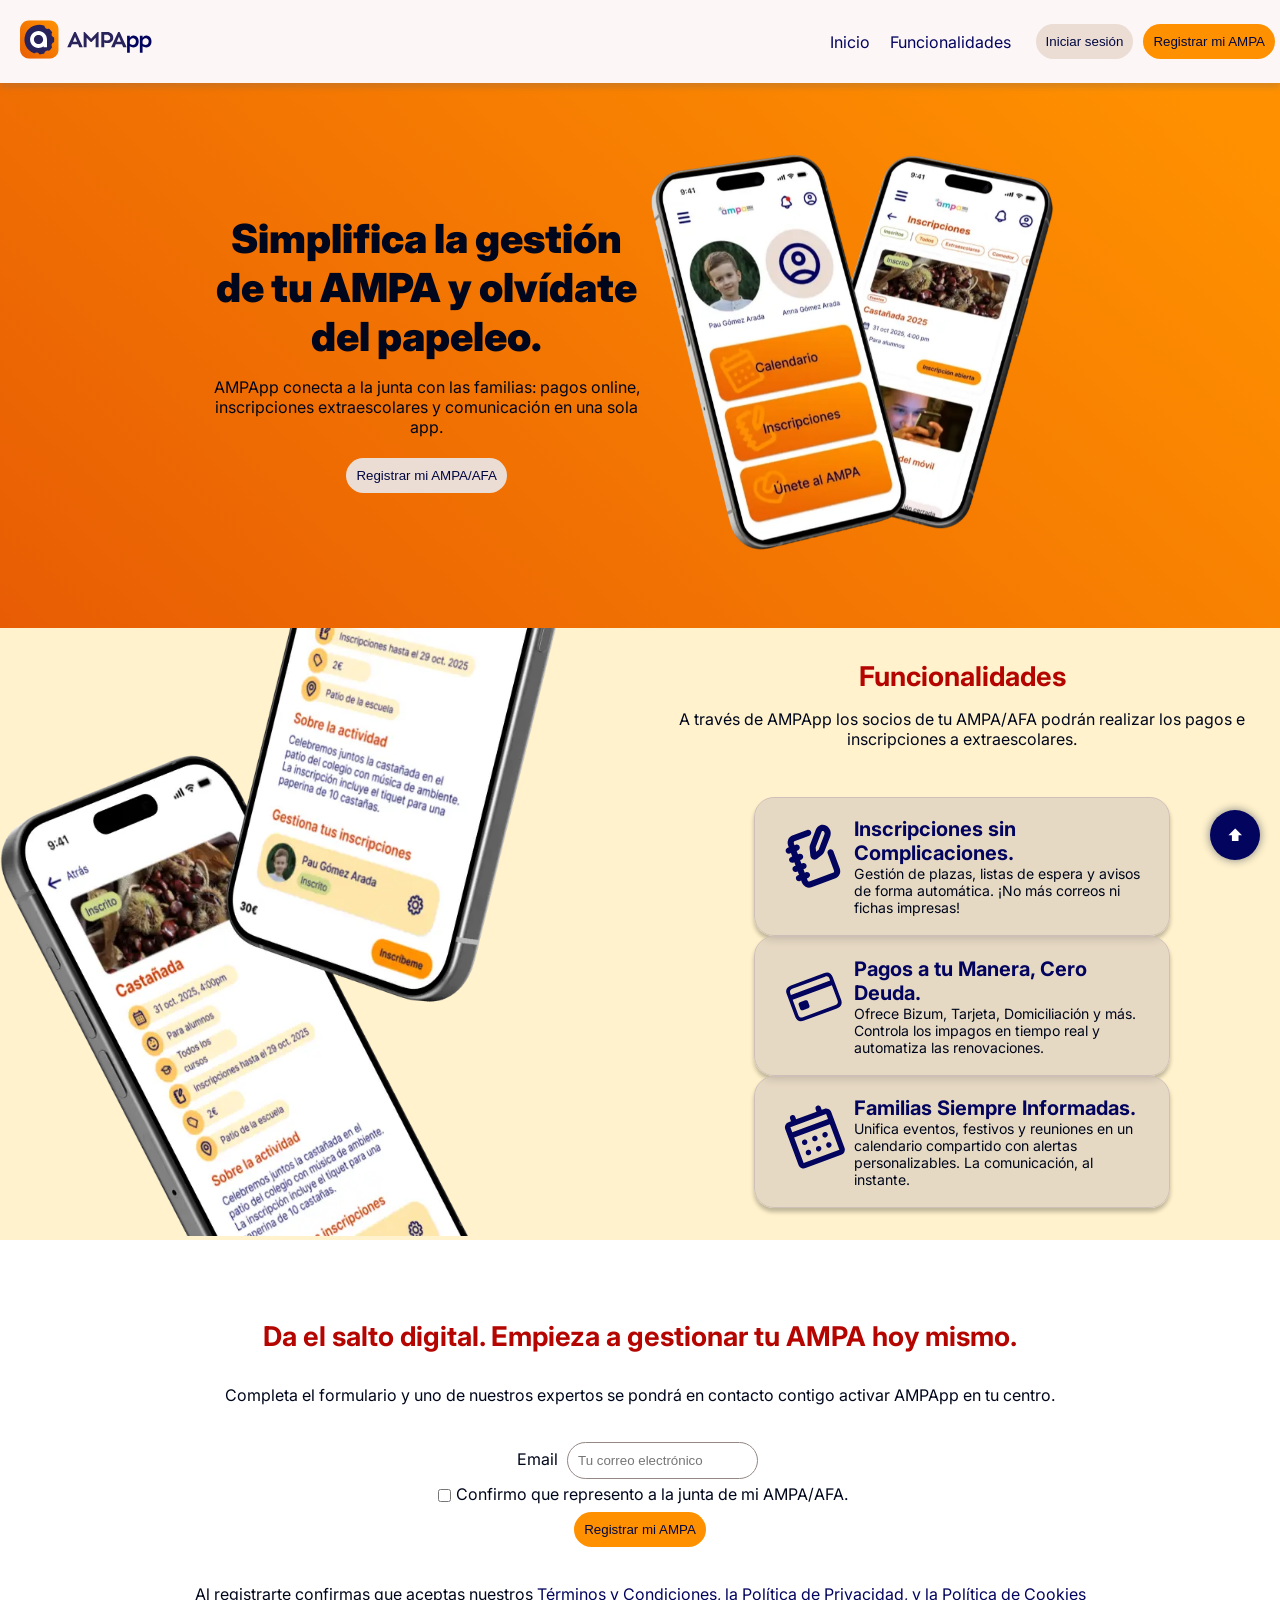
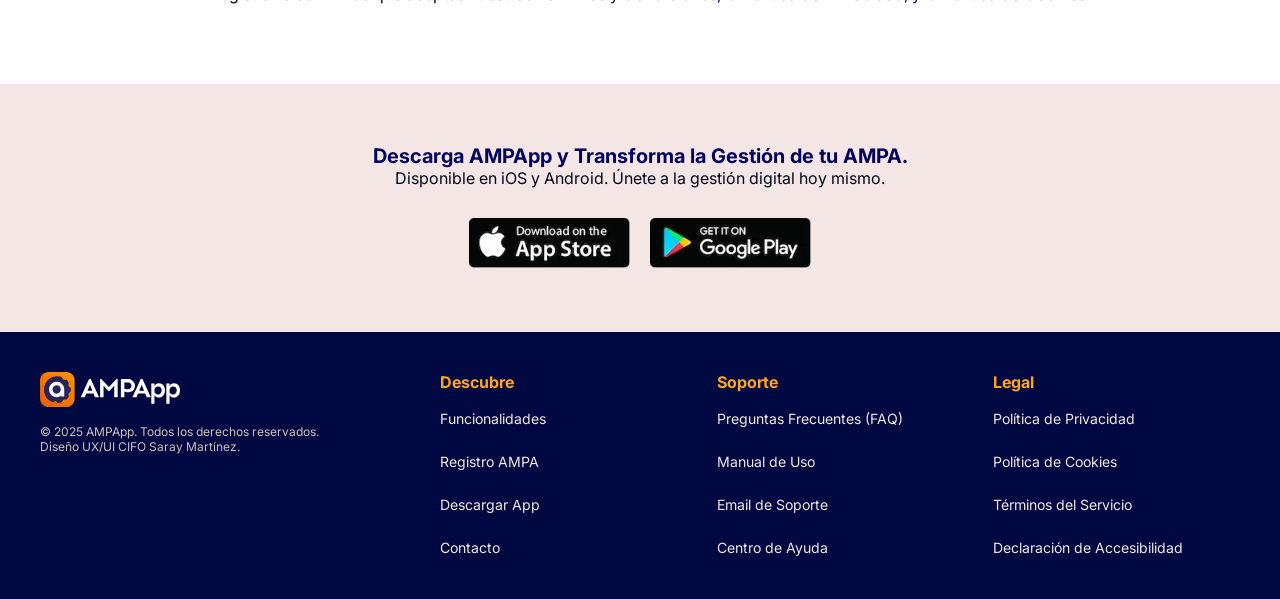
==== commit c0138bfc: "entry alpha" ====
--- a/index.html
+++ b/index.html
@@ -89,15 +89,15 @@
             </section>
             <section id="descarga-final" class="cta-download">
     <div class="container">
-        <h3 class="entryLeftAnim">Descarga AMPApp y Transforma la Gestión de tu AMPA.</h3>
+        <h3 class="entryAlphaAnim">Descarga AMPApp y Transforma la Gestión de tu AMPA.</h3>
         
-        <p class="entryLeftAnim">Disponible en iOS y Android. Únete a la gestión digital hoy mismo.</p>
+        <p class="entryAlphaAnim">Disponible en iOS y Android. Únete a la gestión digital hoy mismo.</p>
         
-        <div class="store-buttons entryRightAnim">
-            <a href="[ENLACE_A_APP_STORE]" target="_blank" class="store-link">
+        <div class="store-buttons entryAlphaAnim">
+            <a href="https://www.apple.com/es/app-store" target="_blank" class="store-link">
                 <img src="img/appstore.webp" alt="Descargar en la App Store" loading=”lazy”>
             </a>
-            <a href="[ENLACE_A_GOOGLE_PLAY]" target="_blank" class="store-link">
+            <a href="https://play.google.com/store/apps?hl=es&pli=1" target="_blank" class="store-link">
                 <img src="img/google-play.webp" alt="Descargar en Google Play" loading=”lazy”>
             </a>
         </div>
@@ -124,7 +124,7 @@
                 <li><a href="#funcionalidades">Funcionalidades</a></li>
                 <li><a href="#registro">Registro AMPA</a></li>
                 <li><a href="#descarga-final">Descargar App</a></li>
-                <li><a href="[ENLACE_A_CONTACTO]">Contacto</a></li>
+                <li><a href="/contacto">Contacto</a></li>
             </ul>
         </nav>
 
--- a/css/style.min.css
+++ b/css/style.min.css
@@ -1 +1 @@
-@charset "UTF-8";@font-face{font-family:"Inter";font-display:swap;src:url(../fonts/Inter-VariableFont_opsz_wght.woff2)}@font-face{font-family:"Inter Italic";font-display:swap;src:url(../fonts/Inter-Italic-VariableFont_opsz_wght.woff)}:root{--primary-00:#ff9100;--secondary-00:#03045e;--primary-dark-10:#e85d04;--primary-dark-20:#cd3700;--primary-dark-30:#b40500;--primary-dark-40:#9c0000;--primary-light-10:#ffa522;--primary-light-20:#ffb844;--primary-light-30:#ffc966;--primary-light-40:#ffd988;--primary-light-50:#ffe6aa;--primary-light-60:#fff2cc;--secondary-dark-10:#000841;--secondary-dark-20:#00071c;--secondary-light-10:#213280;--secondary-light-20:#42679e;--secondary-light-30:#639eb9;--neutral-00:#ebdcd4;--neutral-light-10:#eedfd9;--neutral-light-20:#f1e2df;--neutral-light-30:#f4e6e5;--neutral-light-40:#f6eaea;--neutral-light-50:#f9f0f1;--neutral-light-60:#fcf6f7;--neutral-dark-10:#cec0b9;--neutral-dark-20:#b1a49e;--neutral-dark-30:#948884;--neutral-dark-40:#766c69;--success-00:#94a620;--error-00:#e11710;--info-00:#0096c7;--warning-00:#fcd846;--success-light-10:#ced989;--success-dark-10:#4d580b;--error-dark-10:#780501;--error-light-10:#fa8180;--warning-light-10:#ffedae;--warning-dark-10:#b38700;--neutral-dark-50:#4c4645;--typography---inter---h1:2.5rem;--typography---inter---h2:1.7rem;--typography---inter---h3:1rem;--typography---inter---h3:1rem;--typography---inter---body-1:1rem;--typography---inter---body-2:0.88rem;--typography---inter---label:0.88rem;--typography---inter---caption:0.75rem;--typography---inter--italic---h1:2rem;--typography---inter--italic---h2:1.5rem;--typography---inter--italic---h3:1.25rem;--typography---inter--italic---body-1:1rem;--typography---inter--italic---body-2:0.88rem;--typography---inter--italic---label:0.88rem;--typography---inter--italic---caption:0.75rem;--soft:0px 2px 2px rgba(118, 108, 105, 0.15);--medium:0px 3px 3px rgba(118, 108, 105, 0.25);--strong:0px 5px 5px rgba(118, 108, 105, 0.25);--soft-secondary:0px 2px 2px rgba(0, 0, 0, 0.25);--medium-secondary:0px 3px 3px rgba(0, 0, 0, 0.25);--dark-secondary:0px 5px 5px rgba(0, 0, 0, 0.25);--degradado:linear-gradient(222deg, #FF9100 4.58%, #E85D04 100%);--degradado-secondary:var(--gradientSoft, linear-gradient(124deg, var(--neutral-light-60, #FCF6F7) 40.15%, var(--neutral-00, #EBDCD4) 72.19%, var(--neutral-light-30, #F4E6E5) 72.19%, var(--neutral-00, #EBDCD4) 90.64%));--neutral--transparent:oklch(0.8174 0.0186 48.48 / 50%);--altura-nav:83px}@layer defaults{*{margin:0;padding:0;box-sizing:border-box}html{scroll-behavior:smooth}body{font-family:"Inter";color:var(--secondary-dark-20)}h1{font-size:var(--typography---inter---h1);font-weight:900}h2{color:var(--primary-dark-30);font-size:var(--typography---inter---h2);font-weight:700}h3{font-size:var(--typography---inter--italic---h3);color:var(--secondary-00);font-weight:700}a:link,a:visited{text-decoration:none;color:var(--secondary-00)}a:hover{color:var(--primary-dark-10)}.checkboxLabel{display:flex;flex-direction:row-reverse}section[id]{scroll-margin-top:var(--altura-nav)}}@layer components{button{@layer elements{border-radius:20px;border:0;padding:10px;margin:5px;cursor:pointer;background-color:var(--neutral-00);color:var(--secondary-dark-10)}@layer states{&:where(:hover,:focus-visible){background-color:var(--primary-light-20)}}}input{@layer elements{border-radius:20px;border:1px solid var(--neutral-dark-30);padding:10px;margin:5px}@layer states{&:where(:hover,:focus-visible){border:1px solid var(--primary-dark-10)}}}}#container{background-color:#fff}.topNavigation{position:sticky;top:0;right:0;background-color:var(--neutral-light-60);width:100%;display:grid;grid:"marca" 1fr "navegacion" 1fr / 1fr;gap:8px;box-shadow:var(--strong)}.marca{grid-area:marca}.navegacion{grid-area:navegacion}.marca img{width:100%;object-fit:contain;align-content:center}#cabecera{z-index:99}#cabecera header{width:100%;height:100%;padding:20px}#cabecera nav{display:flex;flex-direction:column;justify-content:space-around;align-items:center;height:100%;gap:20px;font-size:var(--typography---inter--italic---body-1)}nav ul{display:flex;flex-direction:row;justify-content:space-between;list-style:none;gap:20px}button.primary{background:var(--primary-00)}button.primary:hover{background:var(--primary-light-20)}.botones{display:flex}#hero{background:var(--degradado);width:100%}div.imagen img{width:100%;height:450px;object-fit:contain}#hero .texto{background:none}#hero .texto img{width:150px}#hero .texto img:hover{filter:invert()}.layout{display:grid;grid-template-columns:repeat(12,1fr);grid-template-rows:repeat(12,1fr)}.texto{display:flex;flex-direction:column;align-items:center;justify-content:center;text-align:center;gap:1rem;grid-row:2 / 6;grid-column:2 / 12}.imagen{grid-row:6 / 12;grid-column:2 / 12}#funcionalidades{background-color:var(--primary-light-60)}.funcionalidades{width:100%;display:grid;grid:"img" 1fr "tit" 129px "cards" 1fr;gap:8px}.img{width:100%;height:auto;grid-area:img}.tit{width:100%;height:100%;grid-area:tit}.cards{width:100%;height:100%;grid-area:cards;padding:2rem;align-items:center;justify-content:center}.funcionalidades div.tit h2{padding:2rem 2rem .5rem 2rem;text-align:center}.funcionalidades div.tit p{padding:.5rem 2rem 1rem 2rem;text-align:center}.card{display:inline-flex;width:19rem;padding:1.2rem;align-items:flex-start;margin:auto;font-size:var(--typography---inter---body-2);border-radius:1.25rem;border:1px solid var(--neutral-dark-10);background:var(--neutral--transparent);box-shadow:0 4px 4px 0 rgb(0 0 0 / .25);backdrop-filter:blur(3px)}.card img{width:5rem}.card1{transform:rotate(-10deg)}.card3{transform:rotate(10deg)}#registro{display:flex;flex-direction:column;justify-content:center;align-items:center;gap:8px;text-align:center;padding:5rem}#fav{position:fixed;bottom:40px;right:20px;display:flex;align-items:center;justify-content:center;background-color:var(--secondary-00);width:50px;height:50px;border-radius:50%;text-decoration:none;box-shadow:0 0 10px grey;color:#fff}#fav:hover{color:#fff;background-color:var(--secondary-light-20)}#fav:active{color:#fff;background-color:var(--primary-light-20)}#registro{display:flex;flex-direction:column;gap:2rem}.cta-download{background-color:var(--neutral-light-30);padding:60px 20px;text-align:center}.store-buttons{display:flex;justify-content:center;gap:20px;margin-top:30px}.store-link img{height:50px;width:auto;transition:transform 0.2s}.store-link img:hover{transform:translateY(-3px);opacity:.9}footer{background-color:var(--secondary-dark-10);color:var(--neutral-light-60);padding:40px 20px}.footer-container{max-width:1200px;margin:0 auto;display:grid;gap:30px;grid-template-columns:1fr}footer h3{color:var(--primary-light-10);font-size:var(--typography---inter---body-1);font-weight:700;margin-bottom:15px}.footer-brand img{max-width:150px;margin-bottom:10px}.copyright{font-size:var(--typography---inter---caption);color:var(--neutral-dark-10)}.footer-nav-col ul{display:flex;flex-direction:column;list-style:none;padding:0}.footer-nav-col a:link,.footer-nav-col a:visited{color:var(--neutral-light-30);text-decoration:none;font-size:var(--typography---inter---body-2);display:block;padding:3px 0}.footer-nav-col a:hover{color:var(--primary-light-20)}@keyframes entryAlpha{from{opacity:0}to{opacity:1}}.entryAlphaAnim{view-timeline-name:--entryAnim;view-timeline-axis:block;animation-timeline:--entryAnim;animation-name:entryAlpha;animation-range:entry 25% cover 70%;animation-fill-mode:both}@keyframes entryLeft{from{transform:translateX(-200%)}to{transform:translateX(0)}}.entryLeftAnim{view-timeline-name:--entryAnim;view-timeline-axis:block;animation-timeline:--entryAnim;animation-name:entryLeft;animation-range:entry 0% cover 20%;animation-fill-mode:both}@keyframes entryRight{from{transform:translateX(300%)}to{transform:translateX(0)}}.entryRightAnim{view-timeline-name:--entryAnim;view-timeline-axis:block;animation-timeline:--entryAnim;animation-name:entryRight;animation-range:entry 0% cover 20%;animation-fill-mode:both}@keyframes entryCard01{from{transform:rotate(0deg);margin-bottom:2rem}to{transform:rotate(-10deg);margin-bottom:0}}.entryCard01Anim{animation-name:entryCard01;animation-timeline:--entryAnim;animation-range:entry 30% cover 80%;animation-fill-mode:both}@keyframes entryCard03{from{transform:rotate(0deg);margin-top:2rem}to{transform:rotate(10deg);margin-top:0}}.entryCard03Anim{animation-name:entryCard03;animation-timeline:--entryAnim;animation-range:entry 30% cover 80%;animation-fill-mode:both}#hero .entryRightAnim{view-timeline-name:unset;view-timeline-axis:unset;animation-timeline:unset;animation-name:entryRight;animation-duration:1.5s;animation-timing-function:ease-in-out;animation-fill-mode:both}#hero .entryLeftAnim{view-timeline-name:unset;view-timeline-axis:unset;animation-timeline:unset;animation-name:entryLeft;animation-duration:1.5s;animation-timing-function:ease-in-out;animation-fill-mode:both}@media (max-width:600px){.store-buttons{flex-direction:column;align-items:center}}@media (min-width:640px){.topNavigation{grid:"marca navegacion" 1fr / 172px 1fr;gap:8px}#cabecera nav{flex-direction:row;justify-content:flex-end}nav ul{flex-direction:row}.texto{grid-row:2 / 12;grid-column:2 / 6}.imagen{grid-row:2 / 12;grid-column:7 / 11}}@media (min-width:768px){.texto{grid-row:2 / 12;grid-column:2 / 6}.imagen{grid-row:2 / 12;grid-column:6 / 12}nav ul{flex-direction:row}.funcionalidades{width:100%;margin:0 auto;display:grid;grid:"img tit" 129px "img cards" 1fr / 1fr 1fr}.img{grid-area:img}.tit{grid-area:tit}.cards{grid-area:cards;display:flex;flex-direction:column;width:25rem;margin:auto;height:auto;padding:2rem;align-items:center;justify-content:center}.funcionalidades .img{width:auto;max-height:40rem;margin:auto}.footer-container{grid-template-columns:1.5fr repeat(3,1fr);text-align:left}}@media (min-width:1024px){.texto{grid-row:2 / 12;grid-column:3 / 7}.imagen{grid-row:2 / 12;grid-column:7 / 11}nav ul{flex-direction:row}.cards{width:30rem}}@media (min-width:1440px){.funcionalidades{max-width:1440px;margin:0 auto;display:grid;grid:"img tit" 129px "img cards" 1fr / 1fr 1fr}.img{grid-area:img}.tit{grid-area:tit}.cards{grid-area:cards;width:30rem;margin:auto;height:auto;padding:2rem;align-items:center;justify-content:center}#funcionalidades .entryRightAnim{view-timeline-name:unset;view-timeline-axis:unset;animation-timeline:unset;animation-name:entryRight;animation-delay:1s;animation-duration:1.5s;animation-timing-function:ease-in-out;animation-fill-mode:both}#funcionalidades .entryLeftAnim{view-timeline-name:unset;view-timeline-axis:unset;animation-timeline:unset;animation-name:entryLeft;animation-delay:1s;animation-duration:1.5s;animation-timing-function:ease-in-out;animation-fill-mode:both}.entryCard03Anim{animation-name:entryCard03;animation-timeline:unset;animation-delay:1s;animation-duration:1.5s;animation-timing-function:ease-in-out;animation-fill-mode:both}.entryCard01Anim{animation-name:entryCard01;animation-timeline:unset;animation-delay:1s;animation-duration:1.5s;animation-timing-function:ease-in-out;animation-fill-mode:both}}.card{width:100%}+@charset "UTF-8";@font-face{font-family:"Inter";font-display:swap;src:url(../fonts/Inter-VariableFont_opsz_wght.woff2)}@font-face{font-family:"Inter Italic";font-display:swap;src:url(../fonts/Inter-Italic-VariableFont_opsz_wght.woff)}:root{--primary-00:#ff9100;--secondary-00:#03045e;--primary-dark-10:#e85d04;--primary-dark-20:#cd3700;--primary-dark-30:#b40500;--primary-dark-40:#9c0000;--primary-light-10:#ffa522;--primary-light-20:#ffb844;--primary-light-30:#ffc966;--primary-light-40:#ffd988;--primary-light-50:#ffe6aa;--primary-light-60:#fff2cc;--secondary-dark-10:#000841;--secondary-dark-20:#00071c;--secondary-light-10:#213280;--secondary-light-20:#42679e;--secondary-light-30:#639eb9;--neutral-00:#ebdcd4;--neutral-light-10:#eedfd9;--neutral-light-20:#f1e2df;--neutral-light-30:#f4e6e5;--neutral-light-40:#f6eaea;--neutral-light-50:#f9f0f1;--neutral-light-60:#fcf6f7;--neutral-dark-10:#cec0b9;--neutral-dark-20:#b1a49e;--neutral-dark-30:#948884;--neutral-dark-40:#766c69;--success-00:#94a620;--error-00:#e11710;--info-00:#0096c7;--warning-00:#fcd846;--success-light-10:#ced989;--success-dark-10:#4d580b;--error-dark-10:#780501;--error-light-10:#fa8180;--warning-light-10:#ffedae;--warning-dark-10:#b38700;--neutral-dark-50:#4c4645;--typography---inter---h1:2.5rem;--typography---inter---h2:1.7rem;--typography---inter---h3:1rem;--typography---inter---h3:1rem;--typography---inter---body-1:1rem;--typography---inter---body-2:0.88rem;--typography---inter---label:0.88rem;--typography---inter---caption:0.75rem;--typography---inter--italic---h1:2rem;--typography---inter--italic---h2:1.5rem;--typography---inter--italic---h3:1.25rem;--typography---inter--italic---body-1:1rem;--typography---inter--italic---body-2:0.88rem;--typography---inter--italic---label:0.88rem;--typography---inter--italic---caption:0.75rem;--soft:0px 2px 2px rgba(118, 108, 105, 0.15);--medium:0px 3px 3px rgba(118, 108, 105, 0.25);--strong:0px 5px 5px rgba(118, 108, 105, 0.25);--soft-secondary:0px 2px 2px rgba(0, 0, 0, 0.25);--medium-secondary:0px 3px 3px rgba(0, 0, 0, 0.25);--dark-secondary:0px 5px 5px rgba(0, 0, 0, 0.25);--degradado:linear-gradient(222deg, #FF9100 4.58%, #E85D04 100%);--degradado-secondary:var(--gradientSoft, linear-gradient(124deg, var(--neutral-light-60, #FCF6F7) 40.15%, var(--neutral-00, #EBDCD4) 72.19%, var(--neutral-light-30, #F4E6E5) 72.19%, var(--neutral-00, #EBDCD4) 90.64%));--neutral--transparent:oklch(0.8174 0.0186 48.48 / 50%);--altura-nav:83px}@layer defaults{*{margin:0;padding:0;box-sizing:border-box}html{scroll-behavior:smooth}body{font-family:"Inter";color:var(--secondary-dark-20)}h1{font-size:var(--typography---inter---h1);font-weight:900}h2{color:var(--primary-dark-30);font-size:var(--typography---inter---h2);font-weight:700}h3{font-size:var(--typography---inter--italic---h3);color:var(--secondary-00);font-weight:700}a:link,a:visited{text-decoration:none;color:var(--secondary-00)}a:hover{color:var(--primary-dark-10)}.checkboxLabel{display:flex;flex-direction:row-reverse}section[id]{scroll-margin-top:var(--altura-nav)}}@layer components{button{@layer elements{border-radius:20px;border:0;padding:10px;margin:5px;cursor:pointer;background-color:var(--neutral-00);color:var(--secondary-dark-10)}@layer states{&:where(:hover,:focus-visible){background-color:var(--primary-light-20)}}}input{@layer elements{border-radius:20px;border:1px solid var(--neutral-dark-30);padding:10px;margin:5px}@layer states{&:where(:hover,:focus-visible){border:1px solid var(--primary-dark-10)}}}}#container{background-color:#fff}.topNavigation{position:sticky;top:0;right:0;background-color:var(--neutral-light-60);width:100%;display:grid;grid:"marca" 1fr "navegacion" 1fr / 1fr;gap:8px;box-shadow:var(--strong)}.marca{grid-area:marca}.navegacion{grid-area:navegacion}.marca img{width:100%;object-fit:contain;align-content:center}#cabecera{z-index:99}#cabecera header{width:100%;height:100%;padding:20px}#cabecera nav{display:flex;flex-direction:column;justify-content:space-around;align-items:center;height:100%;gap:20px;font-size:var(--typography---inter--italic---body-1)}nav ul{display:flex;flex-direction:row;justify-content:space-between;list-style:none;gap:20px}button.primary{background:var(--primary-00)}button.primary:hover{background:var(--primary-light-20)}.botones{display:flex}#hero{background:var(--degradado);width:100%}div.imagen img{width:100%;height:450px;object-fit:contain}#hero .texto{background:none}#hero .texto img{width:150px}#hero .texto img:hover{filter:invert()}.layout{display:grid;grid-template-columns:repeat(12,1fr);grid-template-rows:repeat(12,1fr)}.texto{display:flex;flex-direction:column;align-items:center;justify-content:center;text-align:center;gap:1rem;grid-row:2 / 6;grid-column:2 / 12}.imagen{grid-row:6 / 12;grid-column:2 / 12}#funcionalidades{background-color:var(--primary-light-60)}.funcionalidades{width:100%;display:grid;grid:"img" 1fr "tit" 129px "cards" 1fr;gap:8px}.img{width:100%;height:auto;grid-area:img}.tit{width:100%;height:100%;grid-area:tit}.cards{width:100%;height:100%;grid-area:cards;padding:2rem;align-items:center;justify-content:center}.funcionalidades div.tit h2{padding:2rem 2rem .5rem 2rem;text-align:center}.funcionalidades div.tit p{padding:.5rem 2rem 1rem 2rem;text-align:center}.card{display:inline-flex;width:19rem;padding:1.2rem;align-items:flex-start;margin:auto;font-size:var(--typography---inter---body-2);border-radius:1.25rem;border:1px solid var(--neutral-dark-10);background:var(--neutral--transparent);box-shadow:0 4px 4px 0 rgb(0 0 0 / .25);backdrop-filter:blur(3px)}.card img{width:5rem}.card1{transform:rotate(-10deg)}.card3{transform:rotate(10deg)}#registro{display:flex;flex-direction:column;justify-content:center;align-items:center;gap:8px;text-align:center;padding:5rem}#fav{position:fixed;bottom:40px;right:20px;display:flex;align-items:center;justify-content:center;background-color:var(--secondary-00);width:50px;height:50px;border-radius:50%;text-decoration:none;box-shadow:0 0 10px grey;color:#fff}#fav:hover{color:#fff;background-color:var(--secondary-light-20)}#fav:active{color:#fff;background-color:var(--primary-light-20)}#registro{display:flex;flex-direction:column;gap:2rem}.cta-download{background-color:var(--neutral-light-30);padding:60px 20px;text-align:center}.store-buttons{display:flex;justify-content:center;gap:20px;margin-top:30px}.store-link img{height:50px;width:auto;transition:transform 0.2s}.store-link img:hover{transform:translateY(-3px);opacity:.9}footer{background-color:var(--secondary-dark-10);color:var(--neutral-light-60);padding:40px 20px}.footer-container{max-width:1200px;margin:0 auto;display:grid;gap:30px;grid-template-columns:1fr}footer h3{color:var(--primary-light-10);font-size:var(--typography---inter---body-1);font-weight:700;margin-bottom:15px}.footer-brand img{max-width:150px;margin-bottom:10px}.copyright{font-size:var(--typography---inter---caption);color:var(--neutral-dark-10)}.footer-nav-col ul{display:flex;flex-direction:column;list-style:none;padding:0}.footer-nav-col a:link,.footer-nav-col a:visited{color:var(--neutral-light-30);text-decoration:none;font-size:var(--typography---inter---body-2);display:block;padding:3px 0}.footer-nav-col a:hover{color:var(--primary-light-20)}@keyframes entryAlpha{from{opacity:0}to{opacity:1}}.entryAlphaAnim{view-timeline-name:--entryAnim;view-timeline-axis:block;animation-timeline:--entryAnim;animation-name:entryAlpha;animation-range:entry 25% cover 70%;animation-fill-mode:both}@keyframes entryLeft{from{transform:translateX(-200%)}to{transform:translateX(0)}}.entryLeftAnim{view-timeline-name:--entryAnim;view-timeline-axis:block;animation-timeline:--entryAnim;animation-name:entryLeft;animation-range:entry 0% cover 20%;animation-fill-mode:both}@keyframes entryRight{from{transform:translateX(300%)}to{transform:translateX(0)}}.entryRightAnim{view-timeline-name:--entryAnim;view-timeline-axis:block;animation-timeline:--entryAnim;animation-name:entryRight;animation-range:entry 0% cover 20%;animation-fill-mode:both}@keyframes entryCard01{from{transform:rotate(0deg);margin-bottom:2rem}to{transform:rotate(-10deg);margin-bottom:0}}.entryCard01Anim{animation-name:entryCard01;animation-timeline:--entryAnim;animation-range:entry 30% cover 80%;animation-fill-mode:both}@keyframes entryCard03{from{transform:rotate(0deg);margin-top:2rem}to{transform:rotate(10deg);margin-top:0}}.entryCard03Anim{animation-name:entryCard03;animation-timeline:--entryAnim;animation-range:entry 30% cover 80%;animation-fill-mode:both}#hero .entryRightAnim{view-timeline-name:unset;view-timeline-axis:unset;animation-timeline:unset;animation-name:entryRight;animation-duration:1.5s;animation-timing-function:ease-in-out;animation-fill-mode:both}#hero .entryLeftAnim{view-timeline-name:unset;view-timeline-axis:unset;animation-timeline:unset;animation-name:entryLeft;animation-duration:1.5s;animation-timing-function:ease-in-out;animation-fill-mode:both}@media (max-width:600px){.store-buttons{flex-direction:column;align-items:center}}@media (min-width:640px){.topNavigation{grid:"marca navegacion" 1fr / 172px 1fr;gap:8px}#cabecera nav{flex-direction:row;justify-content:flex-end}nav ul{flex-direction:row}.texto{grid-row:2 / 12;grid-column:2 / 6}.imagen{grid-row:2 / 12;grid-column:7 / 11}}@media (min-width:768px){.texto{grid-row:2 / 12;grid-column:2 / 6}.imagen{grid-row:2 / 12;grid-column:6 / 12}nav ul{flex-direction:row}.funcionalidades{width:100%;margin:0 auto;display:grid;grid:"img tit" 129px "img cards" 1fr / 1fr 1fr}.img{grid-area:img}.tit{grid-area:tit}.cards{grid-area:cards;display:flex;flex-direction:column;width:25rem;margin:auto;height:auto;padding:2rem;align-items:center;justify-content:center}.funcionalidades .img{width:auto;max-height:38rem;margin:auto}.footer-container{grid-template-columns:1.5fr repeat(3,1fr);text-align:left}}@media (min-width:1024px){.texto{grid-row:2 / 12;grid-column:3 / 7}.imagen{grid-row:2 / 12;grid-column:7 / 11}nav ul{flex-direction:row}.cards{width:30rem}}@media (min-width:1440px){.funcionalidades{max-width:1440px;margin:0 auto;display:grid;grid:"img tit" 129px "img cards" 1fr / 1fr 1fr}.img{grid-area:img}.tit{grid-area:tit}.cards{grid-area:cards;width:30rem;margin:auto;height:auto;padding:2rem;align-items:center;justify-content:center}#funcionalidades .entryRightAnim{view-timeline-name:unset;view-timeline-axis:unset;animation-timeline:unset;animation-name:entryRight;animation-delay:1s;animation-duration:1.5s;animation-timing-function:ease-in-out;animation-fill-mode:both}#funcionalidades .entryLeftAnim{view-timeline-name:unset;view-timeline-axis:unset;animation-timeline:unset;animation-name:entryLeft;animation-delay:1s;animation-duration:1.5s;animation-timing-function:ease-in-out;animation-fill-mode:both}.entryCard03Anim{animation-name:entryCard03;animation-timeline:unset;animation-delay:1s;animation-duration:1.5s;animation-timing-function:ease-in-out;animation-fill-mode:both}.entryCard01Anim{animation-name:entryCard01;animation-timeline:unset;animation-delay:1s;animation-duration:1.5s;animation-timing-function:ease-in-out;animation-fill-mode:both}}.card{width:100%}
--- a/css/style.min.css
+++ b/css/style.min.css
@@ -1 +1 @@
-@charset "UTF-8";@font-face{font-family:"Inter";font-display:swap;src:url(../fonts/Inter-VariableFont_opsz_wght.woff2)}@font-face{font-family:"Inter Italic";font-display:swap;src:url(../fonts/Inter-Italic-VariableFont_opsz_wght.woff)}:root{--primary-00:#ff9100;--secondary-00:#03045e;--primary-dark-10:#e85d04;--primary-dark-20:#cd3700;--primary-dark-30:#b40500;--primary-dark-40:#9c0000;--primary-light-10:#ffa522;--primary-light-20:#ffb844;--primary-light-30:#ffc966;--primary-light-40:#ffd988;--primary-light-50:#ffe6aa;--primary-light-60:#fff2cc;--secondary-dark-10:#000841;--secondary-dark-20:#00071c;--secondary-light-10:#213280;--secondary-light-20:#42679e;--secondary-light-30:#639eb9;--neutral-00:#ebdcd4;--neutral-light-10:#eedfd9;--neutral-light-20:#f1e2df;--neutral-light-30:#f4e6e5;--neutral-light-40:#f6eaea;--neutral-light-50:#f9f0f1;--neutral-light-60:#fcf6f7;--neutral-dark-10:#cec0b9;--neutral-dark-20:#b1a49e;--neutral-dark-30:#948884;--neutral-dark-40:#766c69;--success-00:#94a620;--error-00:#e11710;--info-00:#0096c7;--warning-00:#fcd846;--success-light-10:#ced989;--success-dark-10:#4d580b;--error-dark-10:#780501;--error-light-10:#fa8180;--warning-light-10:#ffedae;--warning-dark-10:#b38700;--neutral-dark-50:#4c4645;--typography---inter---h1:2.5rem;--typography---inter---h2:1.7rem;--typography---inter---h3:1rem;--typography---inter---h3:1rem;--typography---inter---body-1:1rem;--typography---inter---body-2:0.88rem;--typography---inter---label:0.88rem;--typography---inter---caption:0.75rem;--typography---inter--italic---h1:2rem;--typography---inter--italic---h2:1.5rem;--typography---inter--italic---h3:1.25rem;--typography---inter--italic---body-1:1rem;--typography---inter--italic---body-2:0.88rem;--typography---inter--italic---label:0.88rem;--typography---inter--italic---caption:0.75rem;--soft:0px 2px 2px rgba(118, 108, 105, 0.15);--medium:0px 3px 3px rgba(118, 108, 105, 0.25);--strong:0px 5px 5px rgba(118, 108, 105, 0.25);--soft-secondary:0px 2px 2px rgba(0, 0, 0, 0.25);--medium-secondary:0px 3px 3px rgba(0, 0, 0, 0.25);--dark-secondary:0px 5px 5px rgba(0, 0, 0, 0.25);--degradado:linear-gradient(222deg, #FF9100 4.58%, #E85D04 100%);--degradado-secondary:var(--gradientSoft, linear-gradient(124deg, var(--neutral-light-60, #FCF6F7) 40.15%, var(--neutral-00, #EBDCD4) 72.19%, var(--neutral-light-30, #F4E6E5) 72.19%, var(--neutral-00, #EBDCD4) 90.64%));--neutral--transparent:oklch(0.8174 0.0186 48.48 / 50%);--altura-nav:83px}@layer defaults{*{margin:0;padding:0;box-sizing:border-box}html{scroll-behavior:smooth}body{font-family:"Inter";color:var(--secondary-dark-20)}h1{font-size:var(--typography---inter---h1);font-weight:900}h2{color:var(--primary-dark-30);font-size:var(--typography---inter---h2);font-weight:700}h3{font-size:var(--typography---inter--italic---h3);color:var(--secondary-00);font-weight:700}a:link,a:visited{text-decoration:none;color:var(--secondary-00)}a:hover{color:var(--primary-dark-10)}.checkboxLabel{display:flex;flex-direction:row-reverse}section[id]{scroll-margin-top:var(--altura-nav)}}@layer components{button{@layer elements{border-radius:20px;border:0;padding:10px;margin:5px;cursor:pointer;background-color:var(--neutral-00);color:var(--secondary-dark-10)}@layer states{&:where(:hover,:focus-visible){background-color:var(--primary-light-20)}}}input{@layer elements{border-radius:20px;border:1px solid var(--neutral-dark-30);padding:10px;margin:5px}@layer states{&:where(:hover,:focus-visible){border:1px solid var(--primary-dark-10)}}}}#container{background-color:#fff}.topNavigation{position:sticky;top:0;right:0;background-color:var(--neutral-light-60);width:100%;display:grid;grid:"marca" 1fr "navegacion" 1fr / 1fr;gap:8px;box-shadow:var(--strong)}.marca{grid-area:marca}.navegacion{grid-area:navegacion}.marca img{width:100%;object-fit:contain;align-content:center}#cabecera{z-index:99}#cabecera header{width:100%;height:100%;padding:20px}#cabecera nav{display:flex;flex-direction:column;justify-content:space-around;align-items:center;height:100%;gap:20px;font-size:var(--typography---inter--italic---body-1)}nav ul{display:flex;flex-direction:row;justify-content:space-between;list-style:none;gap:20px}button.primary{background:var(--primary-00)}button.primary:hover{background:var(--primary-light-20)}.botones{display:flex}#hero{background:var(--degradado);width:100%}div.imagen img{width:100%;height:450px;object-fit:contain}#hero .texto{background:none}#hero .texto img{width:150px}#hero .texto img:hover{filter:invert()}.layout{display:grid;grid-template-columns:repeat(12,1fr);grid-template-rows:repeat(12,1fr)}.texto{display:flex;flex-direction:column;align-items:center;justify-content:center;text-align:center;gap:1rem;grid-row:2 / 6;grid-column:2 / 12}.imagen{grid-row:6 / 12;grid-column:2 / 12}#funcionalidades{background-color:var(--primary-light-60)}.funcionalidades{width:100%;display:grid;grid:"img" 1fr "tit" 129px "cards" 1fr;gap:8px}.img{width:100%;height:auto;grid-area:img}.tit{width:100%;height:100%;grid-area:tit}.cards{width:100%;height:100%;grid-area:cards;padding:2rem;align-items:center;justify-content:center}.funcionalidades div.tit h2{padding:2rem 2rem .5rem 2rem;text-align:center}.funcionalidades div.tit p{padding:.5rem 2rem 1rem 2rem;text-align:center}.card{display:inline-flex;width:19rem;padding:1.2rem;align-items:flex-start;margin:auto;font-size:var(--typography---inter---body-2);border-radius:1.25rem;border:1px solid var(--neutral-dark-10);background:var(--neutral--transparent);box-shadow:0 4px 4px 0 rgb(0 0 0 / .25);backdrop-filter:blur(3px)}.card img{width:5rem}.card1{transform:rotate(-10deg)}.card3{transform:rotate(10deg)}#registro{display:flex;flex-direction:column;justify-content:center;align-items:center;gap:8px;text-align:center;padding:5rem}#fav{position:fixed;bottom:40px;right:20px;display:flex;align-items:center;justify-content:center;background-color:var(--secondary-00);width:50px;height:50px;border-radius:50%;text-decoration:none;box-shadow:0 0 10px grey;color:#fff}#fav:hover{color:#fff;background-color:var(--secondary-light-20)}#fav:active{color:#fff;background-color:var(--primary-light-20)}#registro{display:flex;flex-direction:column;gap:2rem}.cta-download{background-color:var(--neutral-light-30);padding:60px 20px;text-align:center}.store-buttons{display:flex;justify-content:center;gap:20px;margin-top:30px}.store-link img{height:50px;width:auto;transition:transform 0.2s}.store-link img:hover{transform:translateY(-3px);opacity:.9}footer{background-color:var(--secondary-dark-10);color:var(--neutral-light-60);padding:40px 20px}.footer-container{max-width:1200px;margin:0 auto;display:grid;gap:30px;grid-template-columns:1fr}footer h3{color:var(--primary-light-10);font-size:var(--typography---inter---body-1);font-weight:700;margin-bottom:15px}.footer-brand img{max-width:150px;margin-bottom:10px}.copyright{font-size:var(--typography---inter---caption);color:var(--neutral-dark-10)}.footer-nav-col ul{display:flex;flex-direction:column;list-style:none;padding:0}.footer-nav-col a:link,.footer-nav-col a:visited{color:var(--neutral-light-30);text-decoration:none;font-size:var(--typography---inter---body-2);display:block;padding:3px 0}.footer-nav-col a:hover{color:var(--primary-light-20)}@keyframes entryAlpha{from{opacity:0}to{opacity:1}}.entryAlphaAnim{view-timeline-name:--entryAnim;view-timeline-axis:block;animation-timeline:--entryAnim;animation-name:entryAlpha;animation-range:entry 25% cover 70%;animation-fill-mode:both}@keyframes entryLeft{from{transform:translateX(-200%)}to{transform:translateX(0)}}.entryLeftAnim{view-timeline-name:--entryAnim;view-timeline-axis:block;animation-timeline:--entryAnim;animation-name:entryLeft;animation-range:entry 0% cover 20%;animation-fill-mode:both}@keyframes entryRight{from{transform:translateX(300%)}to{transform:translateX(0)}}.entryRightAnim{view-timeline-name:--entryAnim;view-timeline-axis:block;animation-timeline:--entryAnim;animation-name:entryRight;animation-range:entry 0% cover 20%;animation-fill-mode:both}@keyframes entryCard01{from{transform:rotate(0deg);margin-bottom:2rem}to{transform:rotate(-10deg);margin-bottom:0}}.entryCard01Anim{animation-name:entryCard01;animation-timeline:--entryAnim;animation-range:entry 30% cover 80%;animation-fill-mode:both}@keyframes entryCard03{from{transform:rotate(0deg);margin-top:2rem}to{transform:rotate(10deg);margin-top:0}}.entryCard03Anim{animation-name:entryCard03;animation-timeline:--entryAnim;animation-range:entry 30% cover 80%;animation-fill-mode:both}#hero .entryRightAnim{view-timeline-name:unset;view-timeline-axis:unset;animation-timeline:unset;animation-name:entryRight;animation-duration:1.5s;animation-timing-function:ease-in-out;animation-fill-mode:both}#hero .entryLeftAnim{view-timeline-name:unset;view-timeline-axis:unset;animation-timeline:unset;animation-name:entryLeft;animation-duration:1.5s;animation-timing-function:ease-in-out;animation-fill-mode:both}@media (max-width:600px){.store-buttons{flex-direction:column;align-items:center}}@media (min-width:640px){.topNavigation{grid:"marca navegacion" 1fr / 172px 1fr;gap:8px}#cabecera nav{flex-direction:row;justify-content:flex-end}nav ul{flex-direction:row}.texto{grid-row:2 / 12;grid-column:2 / 6}.imagen{grid-row:2 / 12;grid-column:7 / 11}}@media (min-width:768px){.texto{grid-row:2 / 12;grid-column:2 / 6}.imagen{grid-row:2 / 12;grid-column:6 / 12}nav ul{flex-direction:row}.funcionalidades{width:100%;margin:0 auto;display:grid;grid:"img tit" 129px "img cards" 1fr / 1fr 1fr}.img{grid-area:img}.tit{grid-area:tit}.cards{grid-area:cards;display:flex;flex-direction:column;width:25rem;margin:auto;height:auto;padding:2rem;align-items:center;justify-content:center}.funcionalidades .img{width:auto;max-height:40rem;margin:auto}.footer-container{grid-template-columns:1.5fr repeat(3,1fr);text-align:left}}@media (min-width:1024px){.texto{grid-row:2 / 12;grid-column:3 / 7}.imagen{grid-row:2 / 12;grid-column:7 / 11}nav ul{flex-direction:row}.cards{width:30rem}}@media (min-width:1440px){.funcionalidades{max-width:1440px;margin:0 auto;display:grid;grid:"img tit" 129px "img cards" 1fr / 1fr 1fr}.img{grid-area:img}.tit{grid-area:tit}.cards{grid-area:cards;width:30rem;margin:auto;height:auto;padding:2rem;align-items:center;justify-content:center}#funcionalidades .entryRightAnim{view-timeline-name:unset;view-timeline-axis:unset;animation-timeline:unset;animation-name:entryRight;animation-delay:1s;animation-duration:1.5s;animation-timing-function:ease-in-out;animation-fill-mode:both}#funcionalidades .entryLeftAnim{view-timeline-name:unset;view-timeline-axis:unset;animation-timeline:unset;animation-name:entryLeft;animation-delay:1s;animation-duration:1.5s;animation-timing-function:ease-in-out;animation-fill-mode:both}.entryCard03Anim{animation-name:entryCard03;animation-timeline:unset;animation-delay:1s;animation-duration:1.5s;animation-timing-function:ease-in-out;animation-fill-mode:both}.entryCard01Anim{animation-name:entryCard01;animation-timeline:unset;animation-delay:1s;animation-duration:1.5s;animation-timing-function:ease-in-out;animation-fill-mode:both}}.card{width:100%}+@charset "UTF-8";@font-face{font-family:"Inter";font-display:swap;src:url(../fonts/Inter-VariableFont_opsz_wght.woff2)}@font-face{font-family:"Inter Italic";font-display:swap;src:url(../fonts/Inter-Italic-VariableFont_opsz_wght.woff)}:root{--primary-00:#ff9100;--secondary-00:#03045e;--primary-dark-10:#e85d04;--primary-dark-20:#cd3700;--primary-dark-30:#b40500;--primary-dark-40:#9c0000;--primary-light-10:#ffa522;--primary-light-20:#ffb844;--primary-light-30:#ffc966;--primary-light-40:#ffd988;--primary-light-50:#ffe6aa;--primary-light-60:#fff2cc;--secondary-dark-10:#000841;--secondary-dark-20:#00071c;--secondary-light-10:#213280;--secondary-light-20:#42679e;--secondary-light-30:#639eb9;--neutral-00:#ebdcd4;--neutral-light-10:#eedfd9;--neutral-light-20:#f1e2df;--neutral-light-30:#f4e6e5;--neutral-light-40:#f6eaea;--neutral-light-50:#f9f0f1;--neutral-light-60:#fcf6f7;--neutral-dark-10:#cec0b9;--neutral-dark-20:#b1a49e;--neutral-dark-30:#948884;--neutral-dark-40:#766c69;--success-00:#94a620;--error-00:#e11710;--info-00:#0096c7;--warning-00:#fcd846;--success-light-10:#ced989;--success-dark-10:#4d580b;--error-dark-10:#780501;--error-light-10:#fa8180;--warning-light-10:#ffedae;--warning-dark-10:#b38700;--neutral-dark-50:#4c4645;--typography---inter---h1:2.5rem;--typography---inter---h2:1.7rem;--typography---inter---h3:1rem;--typography---inter---h3:1rem;--typography---inter---body-1:1rem;--typography---inter---body-2:0.88rem;--typography---inter---label:0.88rem;--typography---inter---caption:0.75rem;--typography---inter--italic---h1:2rem;--typography---inter--italic---h2:1.5rem;--typography---inter--italic---h3:1.25rem;--typography---inter--italic---body-1:1rem;--typography---inter--italic---body-2:0.88rem;--typography---inter--italic---label:0.88rem;--typography---inter--italic---caption:0.75rem;--soft:0px 2px 2px rgba(118, 108, 105, 0.15);--medium:0px 3px 3px rgba(118, 108, 105, 0.25);--strong:0px 5px 5px rgba(118, 108, 105, 0.25);--soft-secondary:0px 2px 2px rgba(0, 0, 0, 0.25);--medium-secondary:0px 3px 3px rgba(0, 0, 0, 0.25);--dark-secondary:0px 5px 5px rgba(0, 0, 0, 0.25);--degradado:linear-gradient(222deg, #FF9100 4.58%, #E85D04 100%);--degradado-secondary:var(--gradientSoft, linear-gradient(124deg, var(--neutral-light-60, #FCF6F7) 40.15%, var(--neutral-00, #EBDCD4) 72.19%, var(--neutral-light-30, #F4E6E5) 72.19%, var(--neutral-00, #EBDCD4) 90.64%));--neutral--transparent:oklch(0.8174 0.0186 48.48 / 50%);--altura-nav:83px}@layer defaults{*{margin:0;padding:0;box-sizing:border-box}html{scroll-behavior:smooth}body{font-family:"Inter";color:var(--secondary-dark-20)}h1{font-size:var(--typography---inter---h1);font-weight:900}h2{color:var(--primary-dark-30);font-size:var(--typography---inter---h2);font-weight:700}h3{font-size:var(--typography---inter--italic---h3);color:var(--secondary-00);font-weight:700}a:link,a:visited{text-decoration:none;color:var(--secondary-00)}a:hover{color:var(--primary-dark-10)}.checkboxLabel{display:flex;flex-direction:row-reverse}section[id]{scroll-margin-top:var(--altura-nav)}}@layer components{button{@layer elements{border-radius:20px;border:0;padding:10px;margin:5px;cursor:pointer;background-color:var(--neutral-00);color:var(--secondary-dark-10)}@layer states{&:where(:hover,:focus-visible){background-color:var(--primary-light-20)}}}input{@layer elements{border-radius:20px;border:1px solid var(--neutral-dark-30);padding:10px;margin:5px}@layer states{&:where(:hover,:focus-visible){border:1px solid var(--primary-dark-10)}}}}#container{background-color:#fff}.topNavigation{position:sticky;top:0;right:0;background-color:var(--neutral-light-60);width:100%;display:grid;grid:"marca" 1fr "navegacion" 1fr / 1fr;gap:8px;box-shadow:var(--strong)}.marca{grid-area:marca}.navegacion{grid-area:navegacion}.marca img{width:100%;object-fit:contain;align-content:center}#cabecera{z-index:99}#cabecera header{width:100%;height:100%;padding:20px}#cabecera nav{display:flex;flex-direction:column;justify-content:space-around;align-items:center;height:100%;gap:20px;font-size:var(--typography---inter--italic---body-1)}nav ul{display:flex;flex-direction:row;justify-content:space-between;list-style:none;gap:20px}button.primary{background:var(--primary-00)}button.primary:hover{background:var(--primary-light-20)}.botones{display:flex}#hero{background:var(--degradado);width:100%}div.imagen img{width:100%;height:450px;object-fit:contain}#hero .texto{background:none}#hero .texto img{width:150px}#hero .texto img:hover{filter:invert()}.layout{display:grid;grid-template-columns:repeat(12,1fr);grid-template-rows:repeat(12,1fr)}.texto{display:flex;flex-direction:column;align-items:center;justify-content:center;text-align:center;gap:1rem;grid-row:2 / 6;grid-column:2 / 12}.imagen{grid-row:6 / 12;grid-column:2 / 12}#funcionalidades{background-color:var(--primary-light-60)}.funcionalidades{width:100%;display:grid;grid:"img" 1fr "tit" 129px "cards" 1fr;gap:8px}.img{width:100%;height:auto;grid-area:img}.tit{width:100%;height:100%;grid-area:tit}.cards{width:100%;height:100%;grid-area:cards;padding:2rem;align-items:center;justify-content:center}.funcionalidades div.tit h2{padding:2rem 2rem .5rem 2rem;text-align:center}.funcionalidades div.tit p{padding:.5rem 2rem 1rem 2rem;text-align:center}.card{display:inline-flex;width:19rem;padding:1.2rem;align-items:flex-start;margin:auto;font-size:var(--typography---inter---body-2);border-radius:1.25rem;border:1px solid var(--neutral-dark-10);background:var(--neutral--transparent);box-shadow:0 4px 4px 0 rgb(0 0 0 / .25);backdrop-filter:blur(3px)}.card img{width:5rem}.card1{transform:rotate(-10deg)}.card3{transform:rotate(10deg)}#registro{display:flex;flex-direction:column;justify-content:center;align-items:center;gap:8px;text-align:center;padding:5rem}#fav{position:fixed;bottom:40px;right:20px;display:flex;align-items:center;justify-content:center;background-color:var(--secondary-00);width:50px;height:50px;border-radius:50%;text-decoration:none;box-shadow:0 0 10px grey;color:#fff}#fav:hover{color:#fff;background-color:var(--secondary-light-20)}#fav:active{color:#fff;background-color:var(--primary-light-20)}#registro{display:flex;flex-direction:column;gap:2rem}.cta-download{background-color:var(--neutral-light-30);padding:60px 20px;text-align:center}.store-buttons{display:flex;justify-content:center;gap:20px;margin-top:30px}.store-link img{height:50px;width:auto;transition:transform 0.2s}.store-link img:hover{transform:translateY(-3px);opacity:.9}footer{background-color:var(--secondary-dark-10);color:var(--neutral-light-60);padding:40px 20px}.footer-container{max-width:1200px;margin:0 auto;display:grid;gap:30px;grid-template-columns:1fr}footer h3{color:var(--primary-light-10);font-size:var(--typography---inter---body-1);font-weight:700;margin-bottom:15px}.footer-brand img{max-width:150px;margin-bottom:10px}.copyright{font-size:var(--typography---inter---caption);color:var(--neutral-dark-10)}.footer-nav-col ul{display:flex;flex-direction:column;list-style:none;padding:0}.footer-nav-col a:link,.footer-nav-col a:visited{color:var(--neutral-light-30);text-decoration:none;font-size:var(--typography---inter---body-2);display:block;padding:3px 0}.footer-nav-col a:hover{color:var(--primary-light-20)}@keyframes entryAlpha{from{opacity:0}to{opacity:1}}.entryAlphaAnim{view-timeline-name:--entryAnim;view-timeline-axis:block;animation-timeline:--entryAnim;animation-name:entryAlpha;animation-range:entry 25% cover 70%;animation-fill-mode:both}@keyframes entryLeft{from{transform:translateX(-200%)}to{transform:translateX(0)}}.entryLeftAnim{view-timeline-name:--entryAnim;view-timeline-axis:block;animation-timeline:--entryAnim;animation-name:entryLeft;animation-range:entry 0% cover 20%;animation-fill-mode:both}@keyframes entryRight{from{transform:translateX(300%)}to{transform:translateX(0)}}.entryRightAnim{view-timeline-name:--entryAnim;view-timeline-axis:block;animation-timeline:--entryAnim;animation-name:entryRight;animation-range:entry 0% cover 20%;animation-fill-mode:both}@keyframes entryCard01{from{transform:rotate(0deg);margin-bottom:2rem}to{transform:rotate(-10deg);margin-bottom:0}}.entryCard01Anim{animation-name:entryCard01;animation-timeline:--entryAnim;animation-range:entry 30% cover 80%;animation-fill-mode:both}@keyframes entryCard03{from{transform:rotate(0deg);margin-top:2rem}to{transform:rotate(10deg);margin-top:0}}.entryCard03Anim{animation-name:entryCard03;animation-timeline:--entryAnim;animation-range:entry 30% cover 80%;animation-fill-mode:both}#hero .entryRightAnim{view-timeline-name:unset;view-timeline-axis:unset;animation-timeline:unset;animation-name:entryRight;animation-duration:1.5s;animation-timing-function:ease-in-out;animation-fill-mode:both}#hero .entryLeftAnim{view-timeline-name:unset;view-timeline-axis:unset;animation-timeline:unset;animation-name:entryLeft;animation-duration:1.5s;animation-timing-function:ease-in-out;animation-fill-mode:both}@media (max-width:600px){.store-buttons{flex-direction:column;align-items:center}}@media (min-width:640px){.topNavigation{grid:"marca navegacion" 1fr / 172px 1fr;gap:8px}#cabecera nav{flex-direction:row;justify-content:flex-end}nav ul{flex-direction:row}.texto{grid-row:2 / 12;grid-column:2 / 6}.imagen{grid-row:2 / 12;grid-column:7 / 11}}@media (min-width:768px){.texto{grid-row:2 / 12;grid-column:2 / 6}.imagen{grid-row:2 / 12;grid-column:6 / 12}nav ul{flex-direction:row}.funcionalidades{width:100%;margin:0 auto;display:grid;grid:"img tit" 129px "img cards" 1fr / 1fr 1fr}.img{grid-area:img}.tit{grid-area:tit}.cards{grid-area:cards;display:flex;flex-direction:column;width:25rem;margin:auto;height:auto;padding:2rem;align-items:center;justify-content:center}.funcionalidades .img{width:auto;max-height:38rem;margin:auto}.footer-container{grid-template-columns:1.5fr repeat(3,1fr);text-align:left}}@media (min-width:1024px){.texto{grid-row:2 / 12;grid-column:3 / 7}.imagen{grid-row:2 / 12;grid-column:7 / 11}nav ul{flex-direction:row}.cards{width:30rem}}@media (min-width:1440px){.funcionalidades{max-width:1440px;margin:0 auto;display:grid;grid:"img tit" 129px "img cards" 1fr / 1fr 1fr}.img{grid-area:img}.tit{grid-area:tit}.cards{grid-area:cards;width:30rem;margin:auto;height:auto;padding:2rem;align-items:center;justify-content:center}#funcionalidades .entryRightAnim{view-timeline-name:unset;view-timeline-axis:unset;animation-timeline:unset;animation-name:entryRight;animation-delay:1s;animation-duration:1.5s;animation-timing-function:ease-in-out;animation-fill-mode:both}#funcionalidades .entryLeftAnim{view-timeline-name:unset;view-timeline-axis:unset;animation-timeline:unset;animation-name:entryLeft;animation-delay:1s;animation-duration:1.5s;animation-timing-function:ease-in-out;animation-fill-mode:both}.entryCard03Anim{animation-name:entryCard03;animation-timeline:unset;animation-delay:1s;animation-duration:1.5s;animation-timing-function:ease-in-out;animation-fill-mode:both}.entryCard01Anim{animation-name:entryCard01;animation-timeline:unset;animation-delay:1s;animation-duration:1.5s;animation-timing-function:ease-in-out;animation-fill-mode:both}}.card{width:100%}
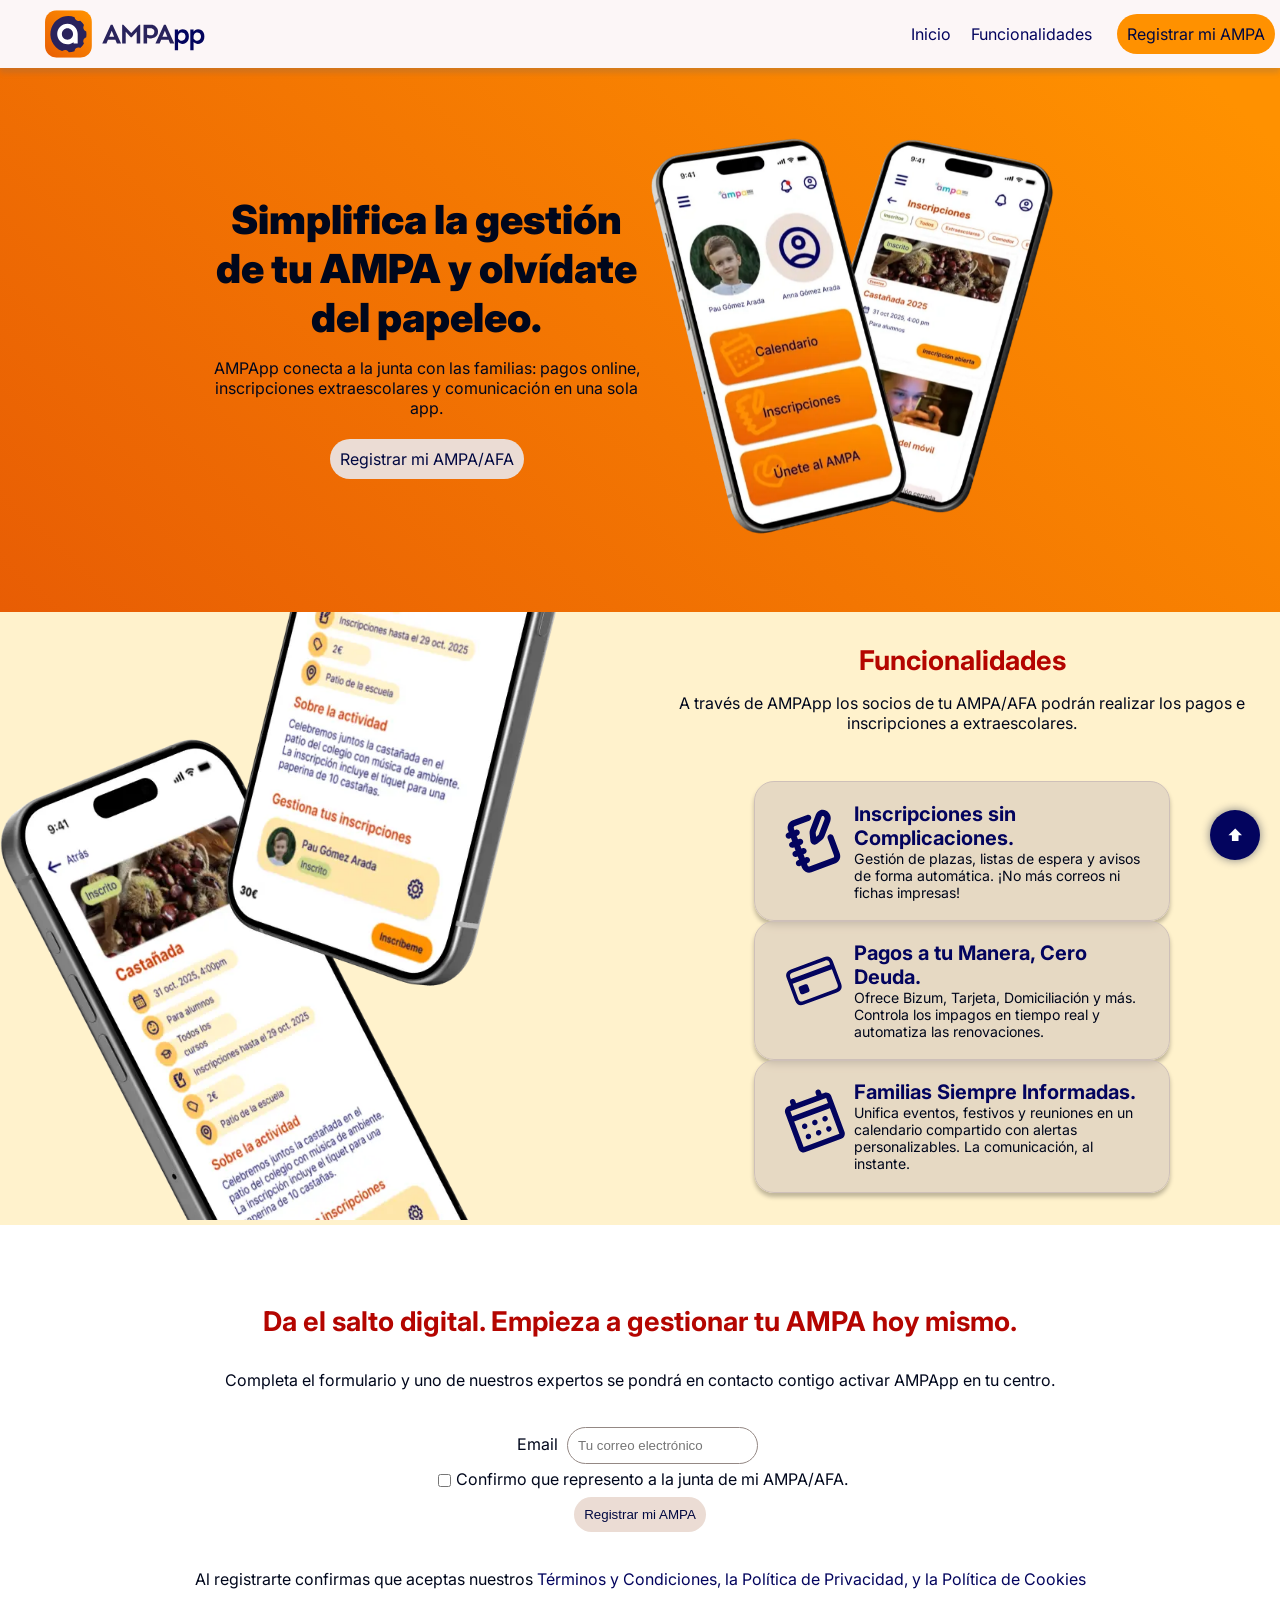
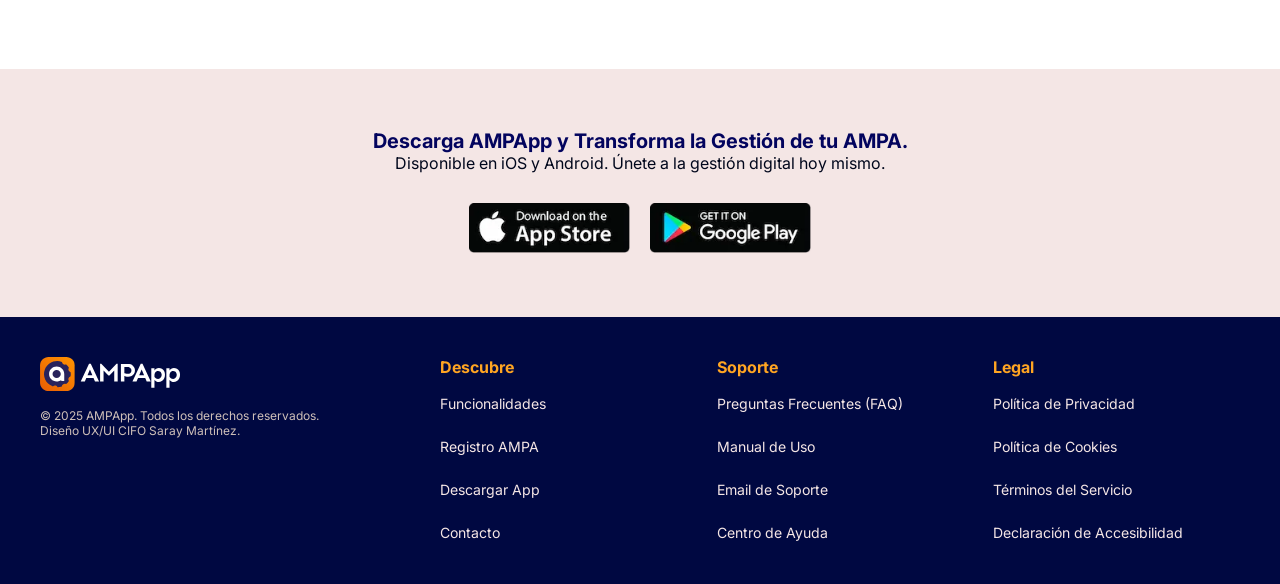
==== commit 97044b0b: "cambios ultima hora" ====
--- a/index.html
+++ b/index.html
@@ -10,7 +10,7 @@
 
     <link rel="preload" href="css/style.min.css" as="style">
 
-    <link rel="stylesheet" href="css/style.min.css">
+    <link rel="stylesheet" href="css/style.css">
 
     <link rel="icon" type="image/x-icon" href="favicon.ico">
     <link rel="icon" type="image/png" href="/favicon_io/favicon-32x32.png" sizes="32x32">
@@ -28,8 +28,7 @@
                 <li><a href="#funcionalidades">Funcionalidades</a></li>
             </ul>
             <div class="botones">
-                <a href="#container" ><button class="button" tabindex="-1">Iniciar sesión</button></a> 
-                <a href="#registro"><button class="button primary" tabindex="-1">Registrar mi AMPA</button></a>
+                <a href="#registro" class="button primary">Registrar mi AMPA</a>
             </div>
         </nav>
         </div>
@@ -38,7 +37,7 @@
                 <div class="texto entryLeftAnim">
                 <h1>Simplifica la gestión de tu AMPA y olvídate del papeleo.</h1>
                 <p>AMPApp conecta a la junta con las familias: pagos online, inscripciones extraescolares y comunicación en una sola app.</p>
-                 <a href="#registro"><button class="cta" tabindex="-1">Registrar mi AMPA/AFA</button></a>
+                 <a href="#registro"class="button cta">Registrar mi AMPA/AFA</a>
                 </div>
                 <div class="imagen entryRightAnim">
                     <picture>
@@ -83,17 +82,17 @@
                     <div class="checkboxLabel">
                     <label for="miembroAmpa">Confirmo que represento a la junta de mi AMPA/AFA.</label>
                     <input type="checkbox" name="mienbroAmpa" id="miembroAmpa" required> </div>
-                    <button type="submit" class="primary">Registrar mi AMPA</button>
+                    <button type="submit" class="button primary">Registrar mi AMPA</button>
                 </form>
                 <p>Al registrarte confirmas que aceptas nuestros <a href="politica.html">Términos y Condiciones, la Política de Privacidad, y la Política de Cookies</a></p>
             </section>
             <section id="descarga-final" class="cta-download">
     <div class="container">
-        <h3 class="entryAlphaAnim">Descarga AMPApp y Transforma la Gestión de tu AMPA.</h3>
+        <h3 class="entryLeftAnim">Descarga AMPApp y Transforma la Gestión de tu AMPA.</h3>
         
-        <p class="entryAlphaAnim">Disponible en iOS y Android. Únete a la gestión digital hoy mismo.</p>
+        <p class="entryLeftAnim">Disponible en iOS y Android. Únete a la gestión digital hoy mismo.</p>
         
-        <div class="store-buttons entryAlphaAnim">
+        <div class="store-buttons entryRightAnim">
             <a href="https://www.apple.com/es/app-store" target="_blank" class="store-link">
                 <img src="img/appstore.webp" alt="Descargar en la App Store" loading=”lazy”>
             </a>
--- a/css/style.min.css
+++ b/css/style.min.css
@@ -1 +1 @@
-@charset "UTF-8";@font-face{font-family:"Inter";font-display:swap;src:url(../fonts/Inter-VariableFont_opsz_wght.woff2)}@font-face{font-family:"Inter Italic";font-display:swap;src:url(../fonts/Inter-Italic-VariableFont_opsz_wght.woff)}:root{--primary-00:#ff9100;--secondary-00:#03045e;--primary-dark-10:#e85d04;--primary-dark-20:#cd3700;--primary-dark-30:#b40500;--primary-dark-40:#9c0000;--primary-light-10:#ffa522;--primary-light-20:#ffb844;--primary-light-30:#ffc966;--primary-light-40:#ffd988;--primary-light-50:#ffe6aa;--primary-light-60:#fff2cc;--secondary-dark-10:#000841;--secondary-dark-20:#00071c;--secondary-light-10:#213280;--secondary-light-20:#42679e;--secondary-light-30:#639eb9;--neutral-00:#ebdcd4;--neutral-light-10:#eedfd9;--neutral-light-20:#f1e2df;--neutral-light-30:#f4e6e5;--neutral-light-40:#f6eaea;--neutral-light-50:#f9f0f1;--neutral-light-60:#fcf6f7;--neutral-dark-10:#cec0b9;--neutral-dark-20:#b1a49e;--neutral-dark-30:#948884;--neutral-dark-40:#766c69;--success-00:#94a620;--error-00:#e11710;--info-00:#0096c7;--warning-00:#fcd846;--success-light-10:#ced989;--success-dark-10:#4d580b;--error-dark-10:#780501;--error-light-10:#fa8180;--warning-light-10:#ffedae;--warning-dark-10:#b38700;--neutral-dark-50:#4c4645;--typography---inter---h1:2.5rem;--typography---inter---h2:1.7rem;--typography---inter---h3:1rem;--typography---inter---h3:1rem;--typography---inter---body-1:1rem;--typography---inter---body-2:0.88rem;--typography---inter---label:0.88rem;--typography---inter---caption:0.75rem;--typography---inter--italic---h1:2rem;--typography---inter--italic---h2:1.5rem;--typography---inter--italic---h3:1.25rem;--typography---inter--italic---body-1:1rem;--typography---inter--italic---body-2:0.88rem;--typography---inter--italic---label:0.88rem;--typography---inter--italic---caption:0.75rem;--soft:0px 2px 2px rgba(118, 108, 105, 0.15);--medium:0px 3px 3px rgba(118, 108, 105, 0.25);--strong:0px 5px 5px rgba(118, 108, 105, 0.25);--soft-secondary:0px 2px 2px rgba(0, 0, 0, 0.25);--medium-secondary:0px 3px 3px rgba(0, 0, 0, 0.25);--dark-secondary:0px 5px 5px rgba(0, 0, 0, 0.25);--degradado:linear-gradient(222deg, #FF9100 4.58%, #E85D04 100%);--degradado-secondary:var(--gradientSoft, linear-gradient(124deg, var(--neutral-light-60, #FCF6F7) 40.15%, var(--neutral-00, #EBDCD4) 72.19%, var(--neutral-light-30, #F4E6E5) 72.19%, var(--neutral-00, #EBDCD4) 90.64%));--neutral--transparent:oklch(0.8174 0.0186 48.48 / 50%);--altura-nav:83px}@layer defaults{*{margin:0;padding:0;box-sizing:border-box}html{scroll-behavior:smooth}body{font-family:"Inter";color:var(--secondary-dark-20)}h1{font-size:var(--typography---inter---h1);font-weight:900}h2{color:var(--primary-dark-30);font-size:var(--typography---inter---h2);font-weight:700}h3{font-size:var(--typography---inter--italic---h3);color:var(--secondary-00);font-weight:700}a:link,a:visited{text-decoration:none;color:var(--secondary-00)}a:hover{color:var(--primary-dark-10)}.checkboxLabel{display:flex;flex-direction:row-reverse}section[id]{scroll-margin-top:var(--altura-nav)}}@layer components{button{@layer elements{border-radius:20px;border:0;padding:10px;margin:5px;cursor:pointer;background-color:var(--neutral-00);color:var(--secondary-dark-10)}@layer states{&:where(:hover,:focus-visible){background-color:var(--primary-light-20)}}}input{@layer elements{border-radius:20px;border:1px solid var(--neutral-dark-30);padding:10px;margin:5px}@layer states{&:where(:hover,:focus-visible){border:1px solid var(--primary-dark-10)}}}}#container{background-color:#fff}.topNavigation{position:sticky;top:0;right:0;background-color:var(--neutral-light-60);width:100%;display:grid;grid:"marca" 1fr "navegacion" 1fr / 1fr;gap:8px;box-shadow:var(--strong)}.marca{grid-area:marca}.navegacion{grid-area:navegacion}.marca img{width:100%;object-fit:contain;align-content:center}#cabecera{z-index:99}#cabecera header{width:100%;height:100%;padding:20px}#cabecera nav{display:flex;flex-direction:column;justify-content:space-around;align-items:center;height:100%;gap:20px;font-size:var(--typography---inter--italic---body-1)}nav ul{display:flex;flex-direction:row;justify-content:space-between;list-style:none;gap:20px}button.primary{background:var(--primary-00)}button.primary:hover{background:var(--primary-light-20)}.botones{display:flex}#hero{background:var(--degradado);width:100%}div.imagen img{width:100%;height:450px;object-fit:contain}#hero .texto{background:none}#hero .texto img{width:150px}#hero .texto img:hover{filter:invert()}.layout{display:grid;grid-template-columns:repeat(12,1fr);grid-template-rows:repeat(12,1fr)}.texto{display:flex;flex-direction:column;align-items:center;justify-content:center;text-align:center;gap:1rem;grid-row:2 / 6;grid-column:2 / 12}.imagen{grid-row:6 / 12;grid-column:2 / 12}#funcionalidades{background-color:var(--primary-light-60)}.funcionalidades{width:100%;display:grid;grid:"img" 1fr "tit" 129px "cards" 1fr;gap:8px}.img{width:100%;height:auto;grid-area:img}.tit{width:100%;height:100%;grid-area:tit}.cards{width:100%;height:100%;grid-area:cards;padding:2rem;align-items:center;justify-content:center}.funcionalidades div.tit h2{padding:2rem 2rem .5rem 2rem;text-align:center}.funcionalidades div.tit p{padding:.5rem 2rem 1rem 2rem;text-align:center}.card{display:inline-flex;width:19rem;padding:1.2rem;align-items:flex-start;margin:auto;font-size:var(--typography---inter---body-2);border-radius:1.25rem;border:1px solid var(--neutral-dark-10);background:var(--neutral--transparent);box-shadow:0 4px 4px 0 rgb(0 0 0 / .25);backdrop-filter:blur(3px)}.card img{width:5rem}.card1{transform:rotate(-10deg)}.card3{transform:rotate(10deg)}#registro{display:flex;flex-direction:column;justify-content:center;align-items:center;gap:8px;text-align:center;padding:5rem}#fav{position:fixed;bottom:40px;right:20px;display:flex;align-items:center;justify-content:center;background-color:var(--secondary-00);width:50px;height:50px;border-radius:50%;text-decoration:none;box-shadow:0 0 10px grey;color:#fff}#fav:hover{color:#fff;background-color:var(--secondary-light-20)}#fav:active{color:#fff;background-color:var(--primary-light-20)}#registro{display:flex;flex-direction:column;gap:2rem}.cta-download{background-color:var(--neutral-light-30);padding:60px 20px;text-align:center}.store-buttons{display:flex;justify-content:center;gap:20px;margin-top:30px}.store-link img{height:50px;width:auto;transition:transform 0.2s}.store-link img:hover{transform:translateY(-3px);opacity:.9}footer{background-color:var(--secondary-dark-10);color:var(--neutral-light-60);padding:40px 20px}.footer-container{max-width:1200px;margin:0 auto;display:grid;gap:30px;grid-template-columns:1fr}footer h3{color:var(--primary-light-10);font-size:var(--typography---inter---body-1);font-weight:700;margin-bottom:15px}.footer-brand img{max-width:150px;margin-bottom:10px}.copyright{font-size:var(--typography---inter---caption);color:var(--neutral-dark-10)}.footer-nav-col ul{display:flex;flex-direction:column;list-style:none;padding:0}.footer-nav-col a:link,.footer-nav-col a:visited{color:var(--neutral-light-30);text-decoration:none;font-size:var(--typography---inter---body-2);display:block;padding:3px 0}.footer-nav-col a:hover{color:var(--primary-light-20)}@keyframes entryAlpha{from{opacity:0}to{opacity:1}}.entryAlphaAnim{view-timeline-name:--entryAnim;view-timeline-axis:block;animation-timeline:--entryAnim;animation-name:entryAlpha;animation-range:entry 25% cover 70%;animation-fill-mode:both}@keyframes entryLeft{from{transform:translateX(-200%)}to{transform:translateX(0)}}.entryLeftAnim{view-timeline-name:--entryAnim;view-timeline-axis:block;animation-timeline:--entryAnim;animation-name:entryLeft;animation-range:entry 0% cover 20%;animation-fill-mode:both}@keyframes entryRight{from{transform:translateX(300%)}to{transform:translateX(0)}}.entryRightAnim{view-timeline-name:--entryAnim;view-timeline-axis:block;animation-timeline:--entryAnim;animation-name:entryRight;animation-range:entry 0% cover 20%;animation-fill-mode:both}@keyframes entryCard01{from{transform:rotate(0deg);margin-bottom:2rem}to{transform:rotate(-10deg);margin-bottom:0}}.entryCard01Anim{animation-name:entryCard01;animation-timeline:--entryAnim;animation-range:entry 30% cover 80%;animation-fill-mode:both}@keyframes entryCard03{from{transform:rotate(0deg);margin-top:2rem}to{transform:rotate(10deg);margin-top:0}}.entryCard03Anim{animation-name:entryCard03;animation-timeline:--entryAnim;animation-range:entry 30% cover 80%;animation-fill-mode:both}#hero .entryRightAnim{view-timeline-name:unset;view-timeline-axis:unset;animation-timeline:unset;animation-name:entryRight;animation-duration:1.5s;animation-timing-function:ease-in-out;animation-fill-mode:both}#hero .entryLeftAnim{view-timeline-name:unset;view-timeline-axis:unset;animation-timeline:unset;animation-name:entryLeft;animation-duration:1.5s;animation-timing-function:ease-in-out;animation-fill-mode:both}@media (max-width:600px){.store-buttons{flex-direction:column;align-items:center}}@media (min-width:640px){.topNavigation{grid:"marca navegacion" 1fr / 172px 1fr;gap:8px}#cabecera nav{flex-direction:row;justify-content:flex-end}nav ul{flex-direction:row}.texto{grid-row:2 / 12;grid-column:2 / 6}.imagen{grid-row:2 / 12;grid-column:7 / 11}}@media (min-width:768px){.texto{grid-row:2 / 12;grid-column:2 / 6}.imagen{grid-row:2 / 12;grid-column:6 / 12}nav ul{flex-direction:row}.funcionalidades{width:100%;margin:0 auto;display:grid;grid:"img tit" 129px "img cards" 1fr / 1fr 1fr}.img{grid-area:img}.tit{grid-area:tit}.cards{grid-area:cards;display:flex;flex-direction:column;width:25rem;margin:auto;height:auto;padding:2rem;align-items:center;justify-content:center}.funcionalidades .img{width:auto;max-height:38rem;margin:auto}.footer-container{grid-template-columns:1.5fr repeat(3,1fr);text-align:left}}@media (min-width:1024px){.texto{grid-row:2 / 12;grid-column:3 / 7}.imagen{grid-row:2 / 12;grid-column:7 / 11}nav ul{flex-direction:row}.cards{width:30rem}}@media (min-width:1440px){.funcionalidades{max-width:1440px;margin:0 auto;display:grid;grid:"img tit" 129px "img cards" 1fr / 1fr 1fr}.img{grid-area:img}.tit{grid-area:tit}.cards{grid-area:cards;width:30rem;margin:auto;height:auto;padding:2rem;align-items:center;justify-content:center}#funcionalidades .entryRightAnim{view-timeline-name:unset;view-timeline-axis:unset;animation-timeline:unset;animation-name:entryRight;animation-delay:1s;animation-duration:1.5s;animation-timing-function:ease-in-out;animation-fill-mode:both}#funcionalidades .entryLeftAnim{view-timeline-name:unset;view-timeline-axis:unset;animation-timeline:unset;animation-name:entryLeft;animation-delay:1s;animation-duration:1.5s;animation-timing-function:ease-in-out;animation-fill-mode:both}.entryCard03Anim{animation-name:entryCard03;animation-timeline:unset;animation-delay:1s;animation-duration:1.5s;animation-timing-function:ease-in-out;animation-fill-mode:both}.entryCard01Anim{animation-name:entryCard01;animation-timeline:unset;animation-delay:1s;animation-duration:1.5s;animation-timing-function:ease-in-out;animation-fill-mode:both}}.card{width:100%}+@charset "UTF-8";@font-face{font-family:"Inter";font-display:swap;src:url(../fonts/Inter-VariableFont_opsz_wght.woff2)}@font-face{font-family:"Inter Italic";font-display:swap;src:url(../fonts/Inter-Italic-VariableFont_opsz_wght.woff)}:root{--primary-00:#ff9100;--secondary-00:#03045e;--primary-dark-10:#e85d04;--primary-dark-20:#cd3700;--primary-dark-30:#b40500;--primary-dark-40:#9c0000;--primary-light-10:#ffa522;--primary-light-20:#ffb844;--primary-light-30:#ffc966;--primary-light-40:#ffd988;--primary-light-50:#ffe6aa;--primary-light-60:#fff2cc;--secondary-dark-10:#000841;--secondary-dark-20:#00071c;--secondary-light-10:#213280;--secondary-light-20:#42679e;--secondary-light-30:#639eb9;--neutral-00:#ebdcd4;--neutral-light-10:#eedfd9;--neutral-light-20:#f1e2df;--neutral-light-30:#f4e6e5;--neutral-light-40:#f6eaea;--neutral-light-50:#f9f0f1;--neutral-light-60:#fcf6f7;--neutral-dark-10:#cec0b9;--neutral-dark-20:#b1a49e;--neutral-dark-30:#948884;--neutral-dark-40:#766c69;--success-00:#94a620;--error-00:#e11710;--info-00:#0096c7;--warning-00:#fcd846;--success-light-10:#ced989;--success-dark-10:#4d580b;--error-dark-10:#780501;--error-light-10:#fa8180;--warning-light-10:#ffedae;--warning-dark-10:#b38700;--neutral-dark-50:#4c4645;--typography---inter---h1:2.5rem;--typography---inter---h2:1.7rem;--typography---inter---h3:1rem;--typography---inter---h3:1rem;--typography---inter---body-1:1rem;--typography---inter---body-2:0.88rem;--typography---inter---label:0.88rem;--typography---inter---caption:0.75rem;--typography---inter--italic---h1:2rem;--typography---inter--italic---h2:1.5rem;--typography---inter--italic---h3:1.25rem;--typography---inter--italic---body-1:1rem;--typography---inter--italic---body-2:0.88rem;--typography---inter--italic---label:0.88rem;--typography---inter--italic---caption:0.75rem;--soft:0px 2px 2px rgba(118, 108, 105, 0.15);--medium:0px 3px 3px rgba(118, 108, 105, 0.25);--strong:0px 5px 5px rgba(118, 108, 105, 0.25);--soft-secondary:0px 2px 2px rgba(0, 0, 0, 0.25);--medium-secondary:0px 3px 3px rgba(0, 0, 0, 0.25);--dark-secondary:0px 5px 5px rgba(0, 0, 0, 0.25);--degradado:linear-gradient(222deg, #FF9100 4.58%, #E85D04 100%);--degradado-secondary:var(--gradientSoft, linear-gradient(124deg, var(--neutral-light-60, #FCF6F7) 40.15%, var(--neutral-00, #EBDCD4) 72.19%, var(--neutral-light-30, #F4E6E5) 72.19%, var(--neutral-00, #EBDCD4) 90.64%));--neutral--transparent:oklch(0.8174 0.0186 48.48 / 50%);--altura-nav:83px}@layer defaults{*{margin:0;padding:0;box-sizing:border-box}html{scroll-behavior:smooth}body{font-family:"Inter";color:var(--secondary-dark-20);overflow-x:hidden}h1{font-size:var(--typography---inter---h1);font-weight:900}h2{color:var(--primary-dark-30);font-size:var(--typography---inter---h2);font-weight:700}h3{font-size:var(--typography---inter--italic---h3);color:var(--secondary-00);font-weight:700}a:link,a:visited{text-decoration:none;color:var(--secondary-00)}a:hover{color:var(--primary-dark-10)}.checkboxLabel{display:flex;flex-direction:row-reverse}section[id]{scroll-margin-top:var(--altura-nav)}}@layer components{.button{@layer elements{border-radius:20px;border:0;padding:10px;margin:5px;cursor:pointer;background-color:var(--neutral-00);color:var(--secondary-dark-10)}@layer states{&:where(:hover,:focus-visible){background-color:var(--primary-light-20)}}}input{@layer elements{border-radius:20px;border:1px solid var(--neutral-dark-30);padding:10px;margin:5px}@layer states{&:where(:hover,:focus-visible){border:1px solid var(--primary-dark-10)}}}}#container{background-color:#fff}.topNavigation{position:sticky;top:0;right:0;background-color:var(--neutral-light-60);width:100%;display:grid;grid:"marca" 1fr "navegacion" 1fr / 1fr;gap:0;box-shadow:var(--strong)}.marca{grid-area:marca;display:flex;justify-content:center;align-items:center}.navegacion{grid-area:navegacion}.marca img{width:200px;object-fit:contain;align-content:center;margin:10px auto}#cabecera{z-index:99}#cabecera header{width:100%;height:100%}#cabecera nav{display:flex;flex-direction:row;justify-content:space-around;align-items:center;height:100%;gap:5px;font-size:var(--typography---inter--italic---body-1)}nav ul{display:flex;flex-direction:row;justify-content:space-between;list-style:none;gap:20px}a.primary{background:var(--primary-00)}a.primary:hover{background:var(--primary-light-20)}.botones{display:flex}#hero{background:var(--degradado);width:100%}div.imagen img{width:100%;height:450px;object-fit:contain}#hero .texto{background:none}#hero .texto img{width:150px}#hero .texto img:hover{filter:invert()}.layout{display:grid;grid-template-columns:repeat(12,1fr);grid-template-rows:repeat(12,1fr)}.texto{display:flex;flex-direction:column;align-items:center;justify-content:center;text-align:center;gap:1rem;grid-row:2 / 6;grid-column:2 / 12}.imagen{grid-row:6 / 12;grid-column:2 / 12}#funcionalidades{background-color:var(--primary-light-60)}.funcionalidades{width:100%;display:grid;grid:"img" 1fr "tit" 129px "cards" 1fr;gap:8px}.img{width:100%;height:auto;grid-area:img}.tit{width:100%;height:100%;grid-area:tit}.cards{width:100%;height:100%;grid-area:cards;padding:2rem;align-items:center;justify-content:center}.funcionalidades div.tit h2{padding:2rem 2rem .5rem 2rem;text-align:center}.funcionalidades div.tit p{padding:.5rem 2rem 1rem 2rem;text-align:center}.card{display:inline-flex;width:19rem;padding:1.2rem;align-items:flex-start;margin:auto;font-size:var(--typography---inter---body-2);border-radius:1.25rem;border:1px solid var(--neutral-dark-10);background:var(--neutral--transparent);box-shadow:0 4px 4px 0 rgb(0 0 0 / .25);backdrop-filter:blur(3px)}.card img{width:5rem}.card1{transform:rotate(-10deg)}.card3{transform:rotate(10deg)}#registro{display:flex;flex-direction:column;justify-content:center;align-items:center;gap:8px;text-align:center;padding:5rem}#fav{position:fixed;bottom:40px;right:20px;display:flex;align-items:center;justify-content:center;background-color:var(--secondary-00);width:50px;height:50px;border-radius:50%;text-decoration:none;box-shadow:0 0 10px grey;color:#fff}#fav:hover{color:#fff;background-color:var(--secondary-light-20)}#fav:active{color:#fff;background-color:var(--primary-light-20)}#registro{display:flex;flex-direction:column;gap:2rem}.cta-download{background-color:var(--neutral-light-30);padding:60px 20px;text-align:center}.store-buttons{display:flex;justify-content:center;gap:20px;margin-top:30px}.store-link img{height:50px;width:auto;transition:transform 0.2s}.store-link img:hover{transform:translateY(-3px);opacity:.9}footer{background-color:var(--secondary-dark-10);color:var(--neutral-light-60);padding:40px 20px}.footer-container{max-width:1200px;margin:0 auto;display:grid;gap:30px;grid-template-columns:1fr}footer h3{color:var(--primary-light-10);font-size:var(--typography---inter---body-1);font-weight:700;margin-bottom:15px}.footer-brand img{max-width:150px;margin-bottom:10px}.copyright{font-size:var(--typography---inter---caption);color:var(--neutral-dark-10)}.footer-nav-col ul{display:flex;flex-direction:column;list-style:none;padding:0}.footer-nav-col a:link,.footer-nav-col a:visited{color:var(--neutral-light-30);text-decoration:none;font-size:var(--typography---inter---body-2);display:block;padding:3px 0}.footer-nav-col a:hover{color:var(--primary-light-20)}@keyframes entryAlpha{from{opacity:0}to{opacity:1}}.entryAlphaAnim{view-timeline-name:--entryAnim;view-timeline-axis:block;animation-timeline:--entryAnim;animation-name:entryAlpha;animation-range:entry 25% cover 70%;animation-fill-mode:both}@keyframes entryLeft{from{transform:translateX(-200%)}to{transform:translateX(0)}}.entryLeftAnim{view-timeline-name:--entryAnim;view-timeline-axis:block;animation-timeline:--entryAnim;animation-name:entryLeft;animation-range:entry 0% cover 20%;animation-fill-mode:both}@keyframes entryRight{from{transform:translateX(300%)}to{transform:translateX(0)}}.entryRightAnim{view-timeline-name:--entryAnim;view-timeline-axis:block;animation-timeline:--entryAnim;animation-name:entryRight;animation-range:entry 0% cover 20%;animation-fill-mode:both}@keyframes entryCard01{from{transform:rotate(0deg);margin-bottom:2rem}to{transform:rotate(-10deg);margin-bottom:0}}.entryCard01Anim{animation-name:entryCard01;animation-timeline:--entryAnim;animation-range:entry 30% cover 80%;animation-fill-mode:both}@keyframes entryCard03{from{transform:rotate(0deg);margin-top:2rem}to{transform:rotate(10deg);margin-top:0}}.entryCard03Anim{animation-name:entryCard03;animation-timeline:--entryAnim;animation-range:entry 30% cover 80%;animation-fill-mode:both}#hero .entryRightAnim{view-timeline-name:unset;view-timeline-axis:unset;animation-timeline:unset;animation-name:entryRight;animation-duration:1.5s;animation-timing-function:ease-in-out;animation-fill-mode:both}#hero .entryLeftAnim{view-timeline-name:unset;view-timeline-axis:unset;animation-timeline:unset;animation-name:entryLeft;animation-duration:1.5s;animation-timing-function:ease-in-out;animation-fill-mode:both}@media (max-width:600px){.store-buttons{flex-direction:column;align-items:center}}@media (min-width:640px){.topNavigation{grid:"marca navegacion" 1fr / 172px 1fr;gap:8px}.marca{grid-area:marca;display:flex;justify-content:center;align-items:center}.navegacion{grid-area:navegacion}.marca img{width:100%}#cabecera nav{flex-direction:row;justify-content:flex-end;gap:20px}nav ul{flex-direction:row}.texto{grid-row:2 / 12;grid-column:2 / 6}.imagen{grid-row:2 / 12;grid-column:7 / 11}}@media (min-width:768px){.texto{grid-row:2 / 12;grid-column:2 / 6}.imagen{grid-row:2 / 12;grid-column:6 / 12}nav ul{flex-direction:row}.funcionalidades{width:100%;margin:0 auto;display:grid;grid:"img tit" 129px "img cards" 1fr / 1fr 1fr}.img{grid-area:img}.tit{grid-area:tit}.cards{grid-area:cards;display:flex;flex-direction:column;width:25rem;margin:auto;height:auto;padding:2rem;align-items:center;justify-content:center}.funcionalidades .img{width:auto;max-height:38rem;margin:auto}.footer-container{grid-template-columns:1.5fr repeat(3,1fr);text-align:left}}@media (min-width:1024px){.texto{grid-row:2 / 12;grid-column:3 / 7}.imagen{grid-row:2 / 12;grid-column:7 / 11}nav ul{flex-direction:row}.cards{width:30rem}}@media (min-width:1440px){.funcionalidades{max-width:1440px;margin:0 auto;display:grid;grid:"img tit" 129px "img cards" 1fr / 1fr 1fr}.img{grid-area:img}.tit{grid-area:tit}.cards{grid-area:cards;width:30rem;margin:auto;height:auto;padding:2rem;align-items:center;justify-content:center}#funcionalidades .entryRightAnim{view-timeline-name:unset;view-timeline-axis:unset;animation-timeline:unset;animation-name:entryRight;animation-delay:1s;animation-duration:1.5s;animation-timing-function:ease-in-out;animation-fill-mode:both}#funcionalidades .entryLeftAnim{view-timeline-name:unset;view-timeline-axis:unset;animation-timeline:unset;animation-name:entryLeft;animation-delay:1s;animation-duration:1.5s;animation-timing-function:ease-in-out;animation-fill-mode:both}.entryCard03Anim{animation-name:entryCard03;animation-timeline:unset;animation-delay:1s;animation-duration:1.5s;animation-timing-function:ease-in-out;animation-fill-mode:both}.entryCard01Anim{animation-name:entryCard01;animation-timeline:unset;animation-delay:1s;animation-duration:1.5s;animation-timing-function:ease-in-out;animation-fill-mode:both}}.card{width:100%}
--- a/css/style.css
+++ b/css/style.css
@@ -0,0 +1,786 @@
+@charset "UTF-8";
+@font-face {
+    font-family: "Inter";
+    font-display:swap;
+    src: url(../fonts/Inter-VariableFont_opsz_wght.woff2);
+}
+
+@font-face {
+    font-family: "Inter Italic";
+    font-display:swap;
+    src: url(../fonts/Inter-Italic-VariableFont_opsz_wght.woff);
+}
+/* Collection name: Colors */
+/* Mode: Mode 1 */
+:root {
+  --primary-00: #ff9100;
+  --secondary-00: #03045e;
+  --primary-dark-10: #e85d04;
+  --primary-dark-20: #cd3700;
+  --primary-dark-30: #b40500;
+  --primary-dark-40: #9c0000;
+  --primary-light-10: #ffa522;
+  --primary-light-20: #ffb844;
+  --primary-light-30: #ffc966;
+  --primary-light-40: #ffd988;
+  --primary-light-50: #ffe6aa;
+  --primary-light-60: #fff2cc;
+  --secondary-dark-10: #000841;
+  --secondary-dark-20: #00071c;
+  --secondary-light-10: #213280;
+  --secondary-light-20: #42679e;
+  --secondary-light-30: #639eb9;
+  --neutral-00: #ebdcd4;
+  --neutral-light-10: #eedfd9;
+  --neutral-light-20: #f1e2df;
+  --neutral-light-30: #f4e6e5;
+  --neutral-light-40: #f6eaea;
+  --neutral-light-50: #f9f0f1;
+  --neutral-light-60: #fcf6f7;
+  --neutral-dark-10: #cec0b9;
+  --neutral-dark-20: #b1a49e;
+  --neutral-dark-30: #948884;
+  --neutral-dark-40: #766c69;
+  --success-00: #94a620;
+  --error-00: #e11710;
+  --info-00: #0096c7;
+  --warning-00: #fcd846;
+  --success-light-10: #ced989;
+  --success-dark-10: #4d580b;
+  --error-dark-10: #780501;
+  --error-light-10: #fa8180;
+  --warning-light-10: #ffedae;
+  --warning-dark-10: #b38700;
+  --neutral-dark-50: #4c4645;
+
+
+/* Text-size styles */
+/* base size: typography---inter---body-1 (16px) */
+--typography---inter---h1: 2.5rem;
+--typography---inter---h2: 1.7rem;
+--typography---inter---h3: 1rem;
+--typography---inter---h3: 1rem;
+--typography---inter---body-1: 1rem;
+--typography---inter---body-2: 0.88rem;
+--typography---inter---label: 0.88rem;
+--typography---inter---caption: 0.75rem;
+--typography---inter--italic---h1: 2rem;
+--typography---inter--italic---h2: 1.5rem;
+--typography---inter--italic---h3: 1.25rem;
+--typography---inter--italic---body-1: 1rem;
+--typography---inter--italic---body-2: 0.88rem;
+--typography---inter--italic---label: 0.88rem;
+--typography---inter--italic---caption: 0.75rem;
+
+/* Effect styles */
+--soft:  0px 2px 2px rgba(118, 108, 105, 0.15);
+--medium:  0px 3px 3px rgba(118, 108, 105, 0.25);
+--strong:  0px 5px 5px rgba(118, 108, 105, 0.25);
+--soft-secondary:  0px 2px 2px rgba(0, 0, 0, 0.25);
+--medium-secondary:  0px 3px 3px rgba(0, 0, 0, 0.25);
+--dark-secondary:  0px 5px 5px rgba(0, 0, 0, 0.25);
+
+/* Gradients */
+--degradado: linear-gradient(222deg, #FF9100 4.58%, #E85D04 100%);
+--degradado-secondary: var(--gradientSoft, linear-gradient(124deg, var(--neutral-light-60, #FCF6F7) 40.15%, var(--neutral-00, #EBDCD4) 72.19%, var(--neutral-light-30, #F4E6E5) 72.19%, var(--neutral-00, #EBDCD4) 90.64%));
+
+/* Transparent Colors */
+
+--neutral--transparent: oklch(0.8174 0.0186 48.48 / 50%);
+
+/* espacios */
+--altura-nav: 83px;
+
+}
+/* ------------------ capa Defaults -------------- */
+@layer defaults {
+*{
+    margin: 0;
+    padding: 0;
+    box-sizing: border-box;
+}
+html {
+    scroll-behavior: smooth;
+}
+  body {
+    font-family: "Inter";
+    color: var(--secondary-dark-20);
+    overflow-x: hidden;
+}
+
+h1 {
+    font-size: var(--typography---inter---h1);
+    font-weight: 900;
+}
+
+h2 {
+    color: var(--primary-dark-30);
+    font-size: var(--typography---inter---h2);
+    font-weight: 700;
+}
+
+h3 {
+  font-size: var(--typography---inter--italic---h3);
+  color: var(--secondary-00);
+  font-weight: 700;
+}
+
+a:link, a:visited {
+  text-decoration: none;
+  color: var(--secondary-00);
+}
+
+a:hover {
+  color: var(--primary-dark-10);
+}
+
+.checkboxLabel {
+  display: flex;
+  flex-direction: row-reverse;
+}
+
+section[id] {
+  scroll-margin-top: var(--altura-nav);
+}
+
+}
+
+
+
+@layer components {
+
+  .button {
+    @layer elements {
+    border-radius: 20px;
+    border: 0px;
+    padding: 10px;
+    margin: 5px;
+    cursor: pointer;
+    background-color: var(--neutral-00);
+    color: var(--secondary-dark-10);
+    }
+    @layer states {
+      &:where(:hover, :focus-visible) {
+        background-color: var(--primary-light-20);
+      }
+    }
+}
+
+  input {
+    @layer elements {
+    border-radius: 20px;
+    border: 1px solid var(--neutral-dark-30);
+    padding: 10px;
+    margin: 5px;
+  }
+    @layer states {
+       &:where(:hover, :focus-visible) {
+     border: 1px solid var(--primary-dark-10);
+  }
+    }
+ 
+}
+}
+
+#container {
+    background-color: #fff;
+}
+
+/*----------------------Top Bar --------------------*/
+.topNavigation {
+    position: sticky;
+    top: 0;
+    right: 0; 
+    background-color: var(--neutral-light-60);
+  width: 100%;
+  display: grid;
+    grid:
+    "marca" 1fr
+    "navegacion" 1fr
+    / 1fr;
+  gap: 0px;
+  box-shadow: var(--strong);
+}
+
+.marca { grid-area: marca; display: flex; justify-content: center; align-items: center; }
+.navegacion { grid-area: navegacion; }
+
+.marca img {
+    width: 200px;
+    object-fit: contain;
+    align-content: center;
+    margin: 10px auto;
+}
+
+#cabecera {
+  z-index: 99;
+}
+
+#cabecera header {
+    width: 100%;
+    height:100%;
+}
+#cabecera nav {
+    display: flex;
+    flex-direction: row;
+    justify-content:space-around;
+    align-items: center;
+    height: 100%;
+    gap: 5px;
+    font-size: var(--typography---inter--italic---body-1);
+}
+nav ul {
+    display: flex;
+    flex-direction: row;
+    justify-content: space-between;
+    list-style: none;
+    gap: 20px;
+}
+
+ a.primary {
+    background: var(--primary-00);
+} 
+
+ a.primary:hover {
+    background: var(--primary-light-20);
+} 
+
+.botones {
+    display: flex;
+}
+/*----------------------Hero --------------------*/
+#hero {
+    background: var(--degradado);
+   width: 100%;
+}
+
+div.imagen img {
+    width: 100%;
+    height: 450px;
+    object-fit: contain;
+}
+
+#hero .texto {
+  background: none;
+}
+
+#hero .texto img {
+  width: 150px;
+}
+
+#hero .texto img:hover {
+  filter: invert();
+}
+
+.layout {
+  display: grid;
+  grid-template-columns:
+    repeat(12, 1fr);
+   grid-template-rows:
+    repeat(12, 1fr); 
+}
+
+
+.texto {
+    display: flex;
+    flex-direction: column;
+    align-items: center;
+    justify-content: center;
+    text-align: center;
+    gap: 1rem;
+    grid-row: 2 / 6; 
+    grid-column: 2 / 12;
+  }
+  .imagen {
+    grid-row: 6 / 12; 
+    grid-column: 2 / 12;
+  } 
+
+/*----------------------Funcionalidades --------------------*/
+#funcionalidades {
+    background-color: var(--primary-light-60);
+}
+.funcionalidades {
+  width: 100%;
+
+  display: grid;
+  grid:
+    "img" 1fr
+    "tit" 129px
+    "cards" 1fr;
+  gap: 8px;
+}
+
+.img { 
+  width: 100%;
+  height: auto;
+  grid-area: img; }
+.tit { 
+  width: 100%;
+  height: 100%;
+  grid-area: tit; }
+.cards { 
+  width: 100%;
+  height: 100%;
+  grid-area: cards;
+  padding: 2rem; 
+  align-items: center;
+  justify-content: center;}
+
+.funcionalidades div.tit h2 {
+    padding: 2rem 2rem 0.5rem 2rem;
+    text-align: center;
+}
+.funcionalidades div.tit p {
+  padding: 0.5rem 2rem 1rem 2rem;
+  text-align: center;
+}
+/* cards */
+.card {
+display: inline-flex;
+width: 19rem;
+padding: 1.20rem;
+align-items: flex-start;
+margin: auto;
+font-size: var(--typography---inter---body-2);
+
+border-radius: 1.25rem;
+border: 1px solid var(--neutral-dark-10);
+background: var(--neutral--transparent);
+box-shadow: 0 4px 4px 0 rgba(0, 0, 0, 0.25);
+backdrop-filter: blur(3px);
+}
+
+.card img {
+  width: 5rem;
+}
+.card1 {
+  transform: rotate(-10deg);
+}
+.card3 {
+  transform: rotate(10deg);
+}
+
+#registro {
+  display: flex;
+  flex-direction: column;
+  justify-content: center;
+  align-items: center;
+  gap: 8px;
+  text-align: center;
+  padding: 5rem;
+}
+
+#fav {
+    position: fixed;
+    bottom: 40px;
+    right: 20px;
+    display: flex;
+    align-items: center;
+    justify-content: center;
+    background-color: var(--secondary-00);
+    width: 50px;
+    height: 50px;
+    border-radius: 50%;
+    text-decoration: none;
+    box-shadow: 0px 0px 10px grey;
+    color: white;
+}
+
+#fav:hover {
+    color: white;
+    background-color: var(--secondary-light-20);
+}
+
+#fav:active {
+    color: white;
+    background-color: var(--primary-light-20)
+}
+
+/* ----------------Formulario ---------------*/
+#registro {
+  display: flex;
+  flex-direction: column;
+  gap: 2rem;
+}
+/* -----------------Descarga la app ------------*/
+
+
+.cta-download {
+    background-color: var(--neutral-light-30);
+    padding: 60px 20px;
+    text-align: center;
+}
+
+
+.store-buttons {
+    display: flex; 
+    justify-content: center; 
+    gap: 20px; 
+    margin-top: 30px;
+}
+
+.store-link img {
+    height: 50px; 
+    width: auto;
+    transition: transform 0.2s; 
+}
+
+.store-link img:hover {
+    transform: translateY(-3px); 
+    opacity: 0.9;
+}
+
+/* ---------------------Footer ---------------------*/
+
+footer {
+    background-color: var(--secondary-dark-10);
+    color: var(--neutral-light-60);
+    padding: 40px 20px;
+}
+
+.footer-container {
+    max-width: 1200px;
+    margin: 0 auto;
+    display: grid;
+    gap: 30px;
+    grid-template-columns: 1fr; 
+}
+
+
+footer h3 {
+    color: var(--primary-light-10);
+    font-size: var(--typography---inter---body-1);
+    font-weight: 700;
+    margin-bottom: 15px;
+}
+
+.footer-brand img {
+    max-width: 150px; 
+    margin-bottom: 10px;
+}
+
+.copyright {
+    font-size: var(--typography---inter---caption);
+    color: var(--neutral-dark-10);
+}
+
+
+.footer-nav-col ul {
+    display: flex;
+    flex-direction: column;
+    list-style: none;
+    padding: 0;
+}
+
+.footer-nav-col a:link, .footer-nav-col a:visited {
+    color: var(--neutral-light-30);
+    text-decoration: none;
+    font-size: var(--typography---inter---body-2);
+    display: block; 
+    padding: 3px 0;
+}
+
+.footer-nav-col a:hover {
+    color: var(--primary-light-20); 
+}
+
+
+/* -------------------Animaciones  -------------*/
+
+@keyframes entryAlpha {
+  from {
+    opacity:0;
+  }
+
+  to {
+    opacity:1;
+  }
+}
+
+.entryAlphaAnim {
+  view-timeline-name: --entryAnim;
+  view-timeline-axis: block;
+
+  animation-timeline: --entryAnim;
+  animation-name: entryAlpha;
+
+  animation-range: entry 25% cover 70%;
+  animation-fill-mode: both;
+}
+
+@keyframes entryLeft {
+  from {
+    transform: translateX(-200%);
+  }
+
+  to {
+    transform: translateX(0);
+  }
+}
+
+.entryLeftAnim {
+  view-timeline-name: --entryAnim;
+  view-timeline-axis: block;
+
+  animation-timeline: --entryAnim;
+  animation-name: entryLeft;
+
+  animation-range: entry 0% cover 20%;
+  animation-fill-mode: both;
+}
+
+@keyframes entryRight {
+  from {
+    transform: translateX(300%);
+  }
+
+  to {
+    transform: translateX(0);
+  }
+}
+
+.entryRightAnim {
+  view-timeline-name: --entryAnim;
+  view-timeline-axis: block;
+
+  animation-timeline: --entryAnim;
+  animation-name: entryRight;
+
+  animation-range: entry 0% cover 20%;
+  animation-fill-mode: both;
+}
+
+@keyframes entryCard01 {
+  from {
+    transform: rotate(0deg);
+    margin-bottom: 2rem;
+  }
+
+  to {
+    transform: rotate(-10deg);
+    margin-bottom: 0;
+  }
+}
+
+.entryCard01Anim {
+  animation-name: entryCard01;
+  animation-timeline: --entryAnim; 
+  animation-range: entry 30% cover 80%;
+  animation-fill-mode: both;
+}
+
+@keyframes entryCard03 {
+  from {
+    transform: rotate(0deg);
+    margin-top: 2rem;
+  }
+
+  to {
+    transform: rotate(10deg);
+    margin-top: 0;
+  }
+}
+
+.entryCard03Anim {
+  animation-name: entryCard03;
+  animation-timeline: --entryAnim; 
+  animation-range: entry 30% cover 80%;
+  animation-fill-mode: both;
+}
+  #hero .entryRightAnim {
+  view-timeline-name:unset;
+  view-timeline-axis:unset;
+  animation-timeline:unset;
+  animation-name: entryRight;
+  animation-duration: 1.5s;
+  animation-timing-function: ease-in-out;
+  animation-fill-mode: both;
+  }
+
+  #hero .entryLeftAnim {
+  view-timeline-name:unset;
+  view-timeline-axis:unset;
+  animation-timeline:unset;
+  animation-name: entryLeft;
+  animation-duration: 1.5s;
+  animation-timing-function: ease-in-out;
+  animation-fill-mode: both;
+  }
+
+/*----------------------Media Query --------------------*/
+
+@media (max-width: 600px) {
+    .store-buttons {
+        flex-direction: column; /* Apila los botones verticalmente en pantallas pequeñas */
+        align-items: center;
+    }
+}
+
+
+@media (min-width: 640px) { 
+  .topNavigation {
+    grid:
+    "marca navegacion" 1fr
+    / 250px 1fr;
+  gap: 8px;
+}
+
+.marca { grid-area: marca; display: flex; justify-content: center; align-items: center; }
+.navegacion { grid-area: navegacion; }
+
+.marca img {
+    object-fit: contain;
+    align-content: center;
+    padding:0 20px;
+}
+
+#cabecera nav {
+  flex-direction: row;
+  justify-content: flex-end;
+  gap: 20px;
+}
+nav ul {
+    flex-direction: row;
+}
+  .texto {
+  grid-row: 2 / 12; 
+  grid-column: 2 / 6;
+}
+.imagen {
+  grid-row: 2 / 12; 
+  grid-column: 7 / 11;
+} 
+
+}
+
+@media (min-width: 768px) { 
+  .texto {
+  grid-row: 2 / 12; 
+  grid-column: 2 / 6;
+}
+.imagen {
+  grid-row: 2 / 12; 
+  grid-column: 6 / 12;
+} 
+nav ul {
+    flex-direction: row;
+}
+.funcionalidades {
+  width: 100%;
+  margin: 0 auto;
+  display: grid;
+  grid:
+    "img tit" 129px
+    "img cards" 1fr
+    / 1fr 1fr;
+}
+
+.img { grid-area: img; }
+.tit { grid-area: tit; }
+.cards { 
+  grid-area: cards;
+  display: flex;
+  flex-direction: column;
+  width: 25rem;
+  margin: auto;
+  height: auto;
+  padding: 2rem; 
+  align-items: center;
+  justify-content: center;}
+
+  .funcionalidades .img {
+    width: auto;
+    max-height: 38rem;
+    margin: auto;
+  }
+  .footer-container {
+        grid-template-columns: 1.5fr repeat(3, 1fr); 
+        text-align: left;
+    }
+}
+
+
+@media (min-width: 1024px) { 
+  .texto {
+  grid-row: 2 / 12; 
+  grid-column: 3 / 7;
+}
+.imagen {
+  grid-row: 2 / 12; 
+  grid-column: 7 / 11;
+} 
+nav ul {
+    flex-direction: row;
+}
+.cards { 
+  width: 30rem;
+}
+
+}
+
+@media (min-width: 1440px) {
+
+  .funcionalidades {
+  max-width: 1440px;
+  margin: 0 auto;
+  display: grid;
+  grid:
+    "img tit" 129px
+    "img cards" 1fr
+    / 1fr 1fr;
+  }
+
+.img { grid-area: img; }
+.tit { grid-area: tit; }
+.cards { 
+  grid-area: cards;
+  width: 30rem;
+  margin: auto;
+  height: auto;
+  padding: 2rem; 
+  align-items: center;
+  justify-content: center;
+}
+
+#funcionalidades .entryRightAnim {
+  view-timeline-name:unset;
+  view-timeline-axis:unset;
+  animation-timeline:unset;
+  animation-name: entryRight;
+  animation-delay: 1s;
+  animation-duration: 1.5s;
+  animation-timing-function: ease-in-out;
+  animation-fill-mode: both;
+}
+#funcionalidades .entryLeftAnim {
+  view-timeline-name:unset;
+  view-timeline-axis:unset;
+  animation-timeline:unset;
+  animation-name: entryLeft;
+  animation-delay: 1s;
+  animation-duration: 1.5s;
+  animation-timing-function: ease-in-out;
+  animation-fill-mode: both;
+}
+.entryCard03Anim {
+  animation-name: entryCard03;
+  animation-timeline: unset; 
+  animation-delay: 1s;
+  animation-duration: 1.5s;
+  animation-timing-function: ease-in-out;
+  animation-fill-mode: both;
+}
+.entryCard01Anim {
+  animation-name: entryCard01;
+  animation-timeline: unset; 
+  animation-delay: 1s;
+  animation-duration: 1.5s;
+  animation-timing-function: ease-in-out;
+  animation-fill-mode: both;
+}
+}
+
+.card {
+  width: 100%;
+}
